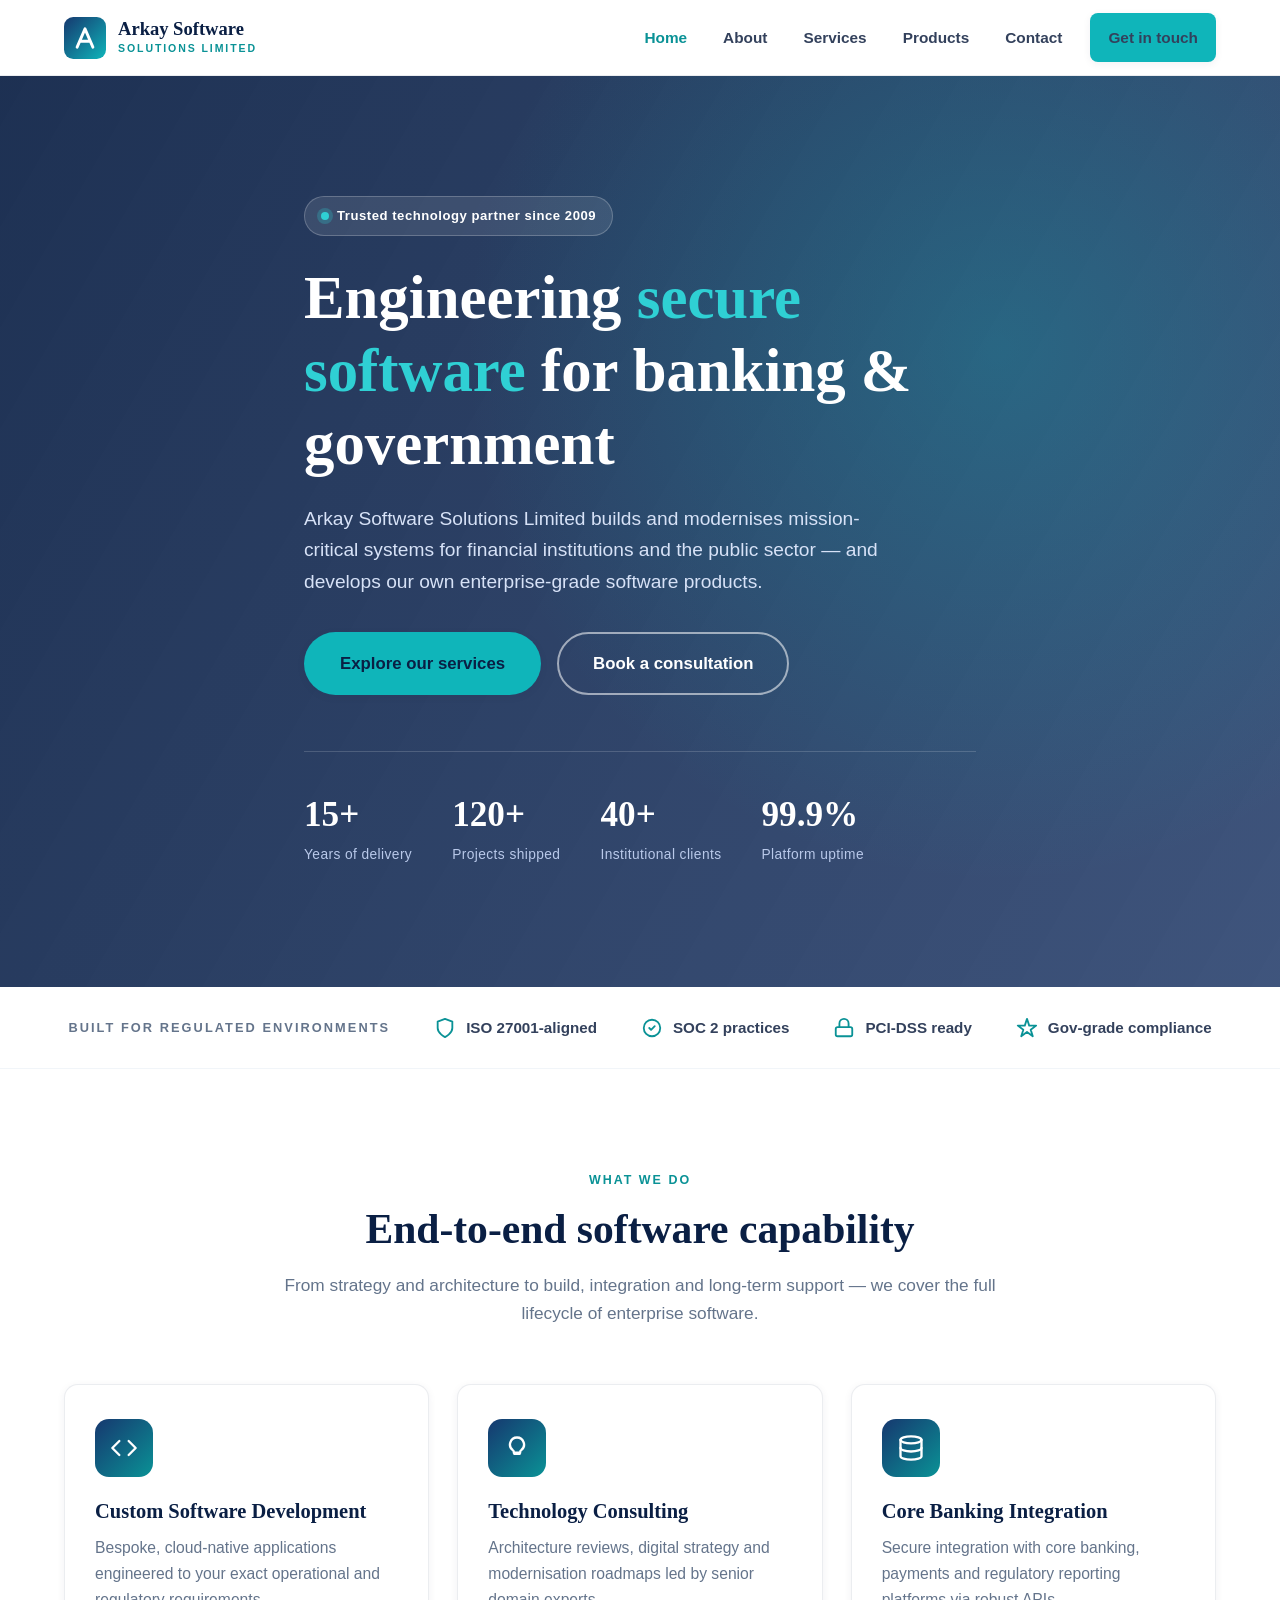
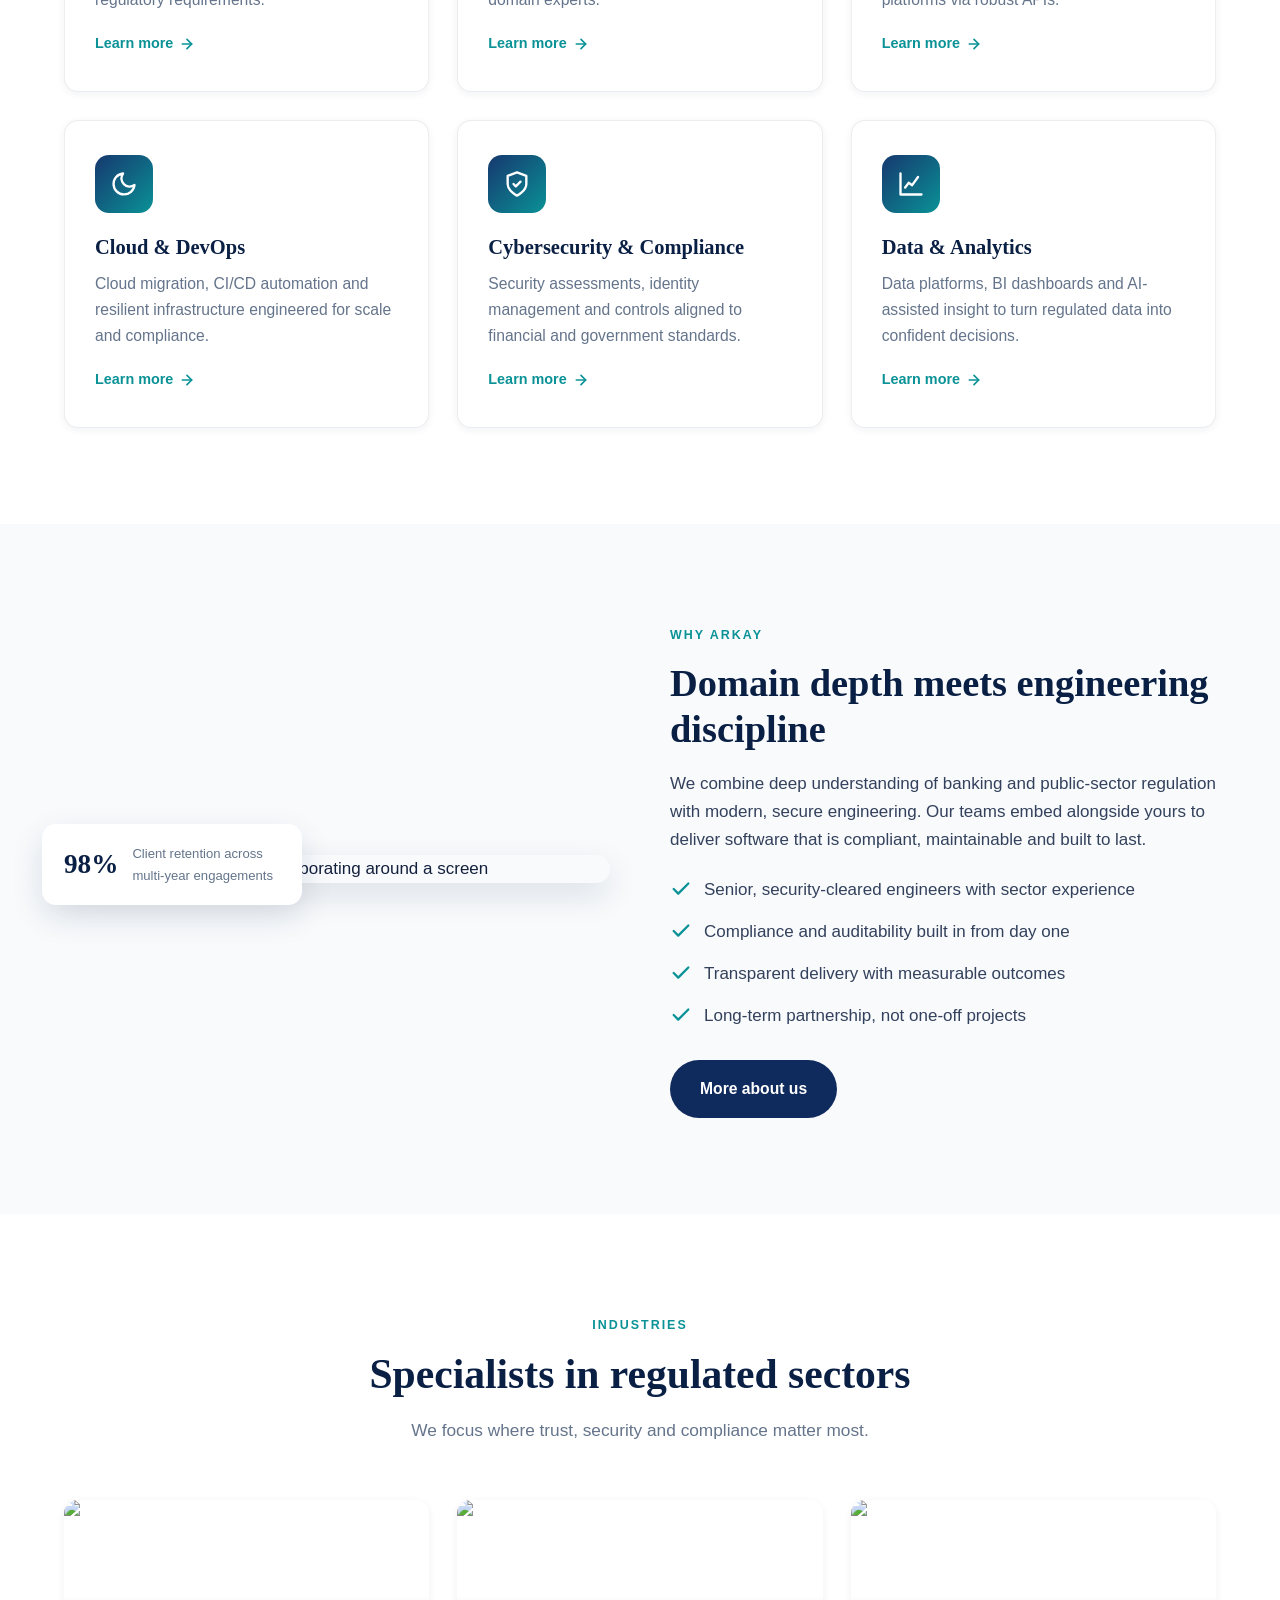
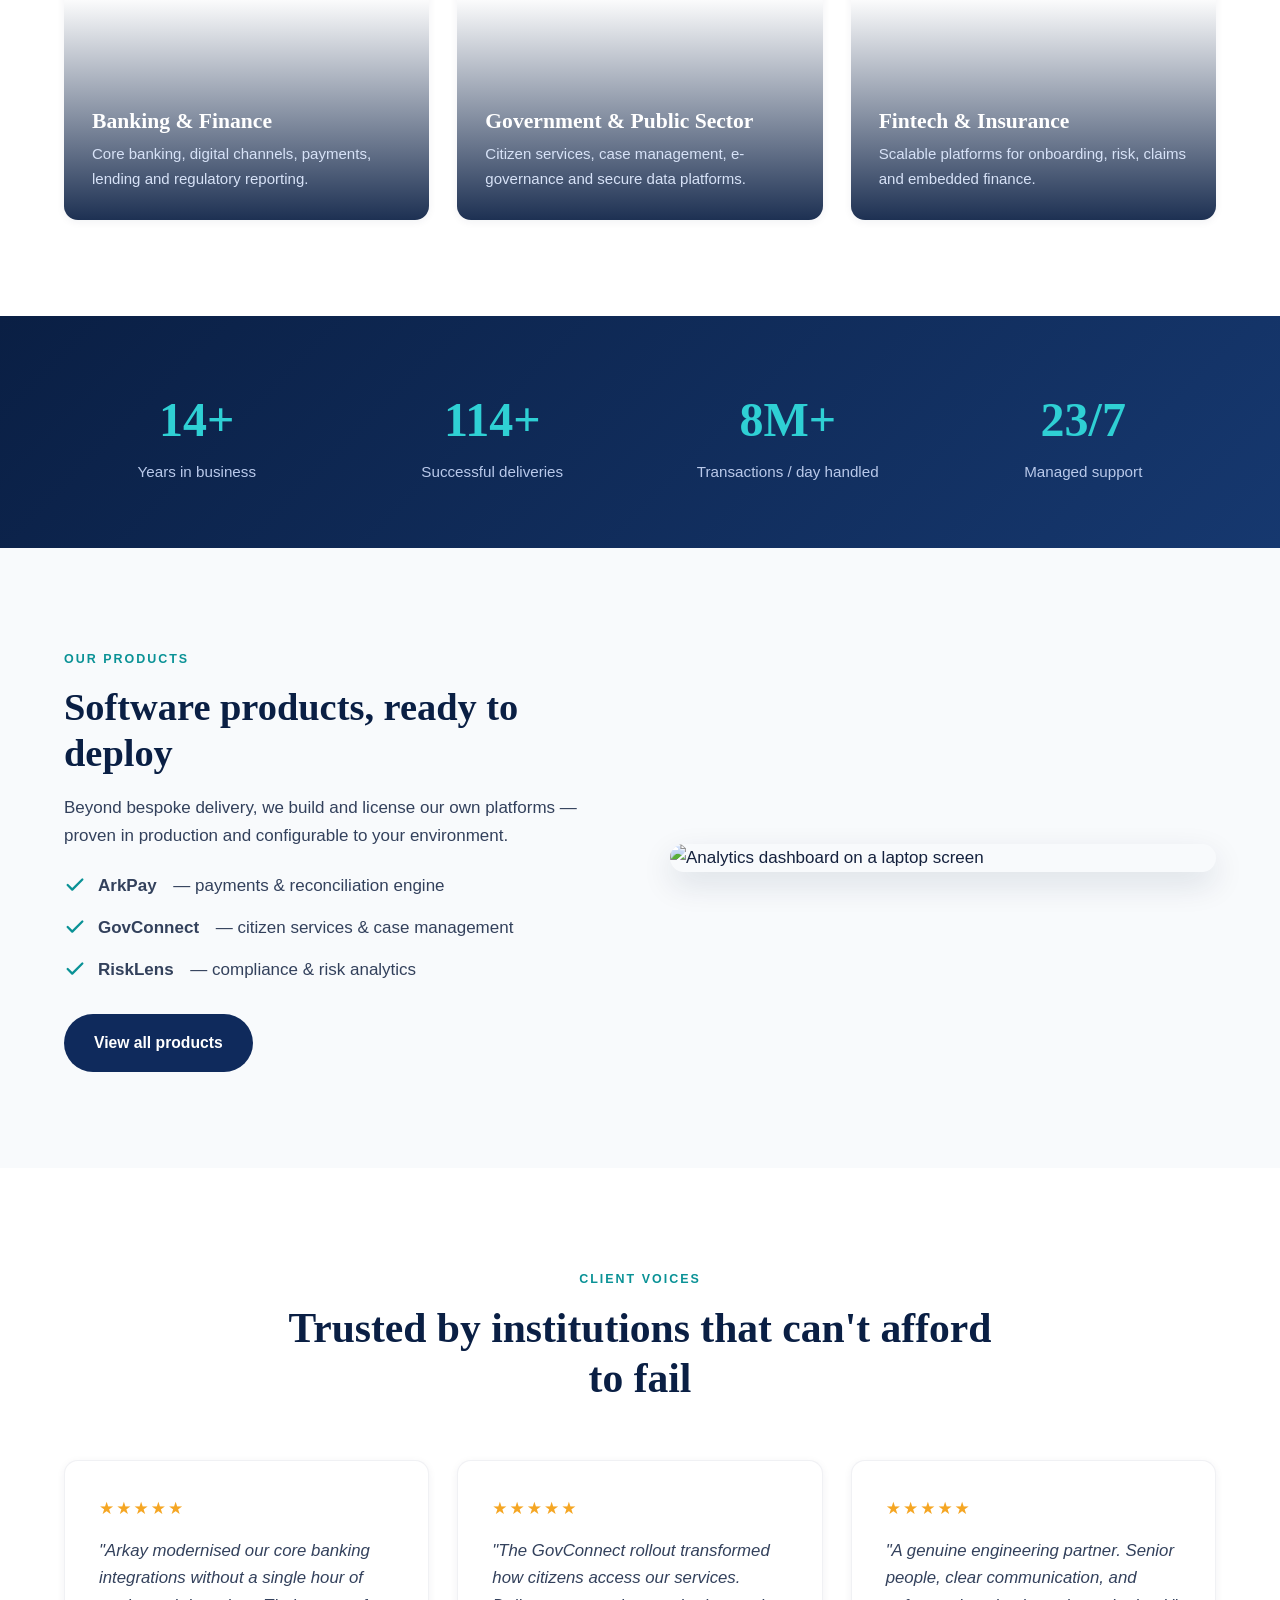
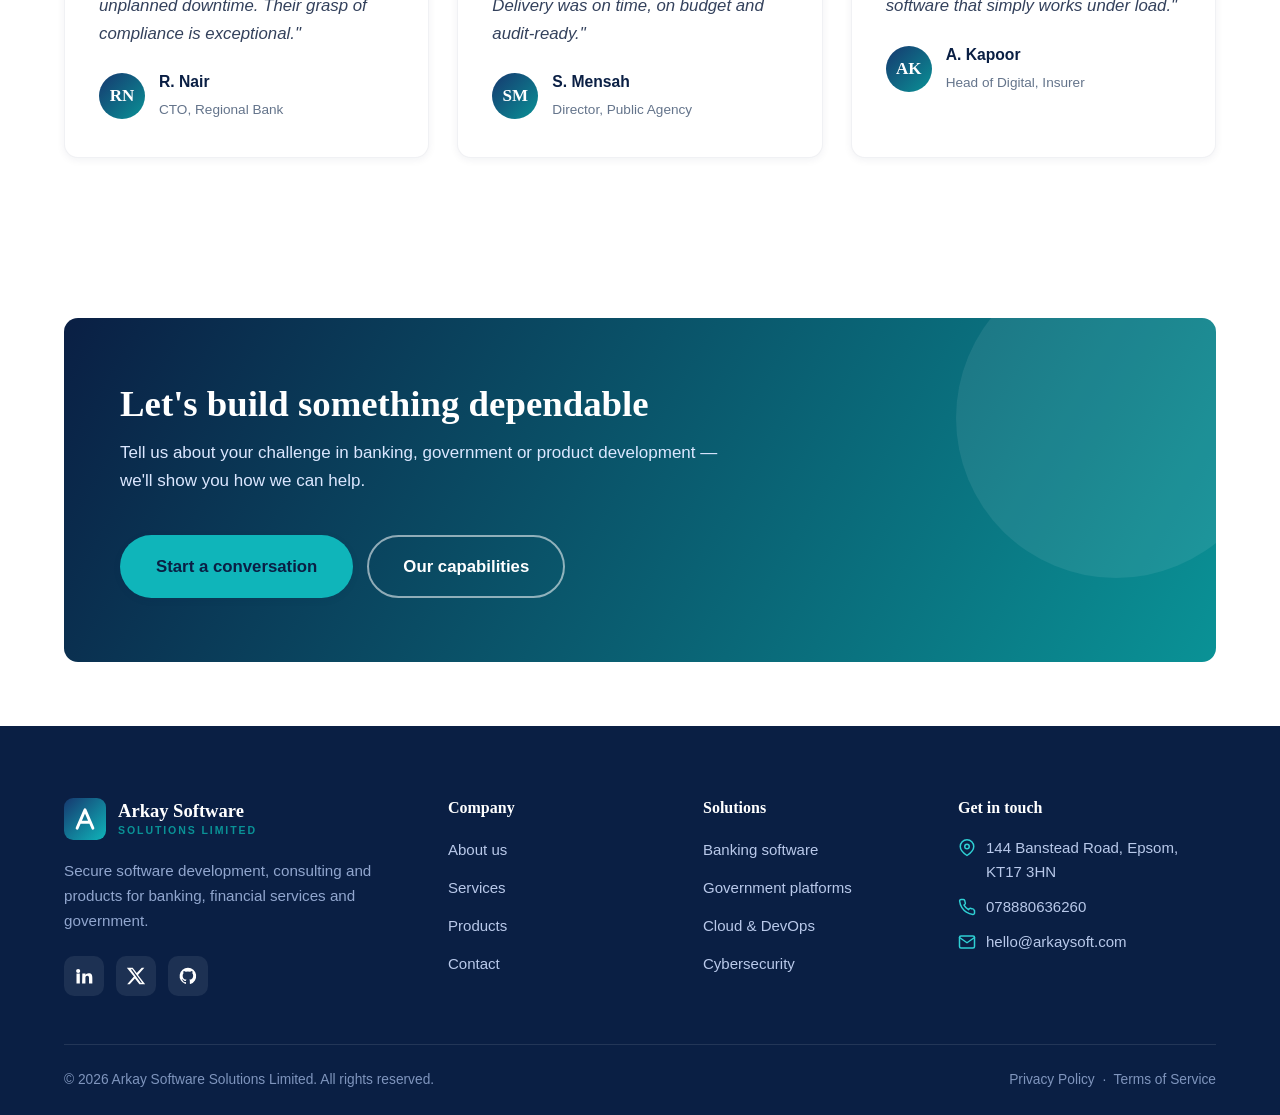
==== index.html @ c679cdce "Update contact details to Companies House registered office - Address: 144 Banstead Road, Epsom, Eng" ====
<!DOCTYPE html>
<html lang="en">
<head>
  <meta charset="UTF-8" />
  <meta name="viewport" content="width=device-width, initial-scale=1.0" />
  <title>Arkay Software Solutions Limited | Software Development & Consulting</title>
  <meta name="description" content="Arkay Software Solutions Limited delivers secure, scalable software development and consulting for banking, financial services and government, alongside our own enterprise software products." />
  <link rel="icon" type="image/svg+xml" href="assets/favicon.svg" />
  <link rel="preconnect" href="https://images.unsplash.com" />
  <link rel="stylesheet" href="css/styles.css" />
</head>
<body>
  <!-- HEADER -->
  <header class="site-header">
    <nav class="nav container" aria-label="Primary">
      <a class="brand" href="index.html" aria-label="Arkay Software Solutions — Home">
        <svg class="brand__mark" viewBox="0 0 64 64" aria-hidden="true">
          <defs>
            <linearGradient id="bm" x1="0" y1="0" x2="1" y2="1">
              <stop offset="0" stop-color="#16386f"/><stop offset="1" stop-color="#0fb5ba"/>
            </linearGradient>
          </defs>
          <rect width="64" height="64" rx="14" fill="url(#bm)"/>
          <path d="M20 46 L32 18 L44 46 M24.5 37 H39.5" fill="none" stroke="#fff" stroke-width="4.4" stroke-linecap="round" stroke-linejoin="round"/>
        </svg>
        <span class="brand__text">
          <span class="brand__name">Arkay Software</span>
          <span class="brand__tag">Solutions Limited</span>
        </span>
      </a>

      <ul class="nav__links" id="nav-links">
        <li><a href="index.html" class="active">Home</a></li>
        <li><a href="about.html">About</a></li>
        <li><a href="services.html">Services</a></li>
        <li><a href="products.html">Products</a></li>
        <li><a href="contact.html">Contact</a></li>
        <li class="nav__cta"><a href="contact.html" class="btn btn--primary">Get in touch</a></li>
      </ul>

      <button class="nav__toggle" aria-label="Toggle navigation menu" aria-controls="nav-links" aria-expanded="false">
        <span></span><span></span><span></span>
      </button>
    </nav>
  </header>

  <main>
    <!-- HERO -->
    <section class="hero">
      <div class="container hero__inner">
        <span class="hero__badge"><span class="dot"></span> Trusted technology partner since 2009</span>
        <h1>Engineering <span>secure software</span> for banking &amp; government</h1>
        <p class="hero__lead">
          Arkay Software Solutions Limited builds and modernises mission-critical systems for
          financial institutions and the public sector — and develops our own enterprise-grade
          software products.
        </p>
        <div class="hero__actions">
          <a href="services.html" class="btn btn--primary btn--lg">Explore our services</a>
          <a href="contact.html" class="btn btn--ghost btn--lg">Book a consultation</a>
        </div>
        <div class="hero__stats">
          <div class="hero__stat">
            <div class="num"><span data-count="15" data-suffix="+">0</span></div>
            <div class="label">Years of delivery</div>
          </div>
          <div class="hero__stat">
            <div class="num"><span data-count="120" data-suffix="+">0</span></div>
            <div class="label">Projects shipped</div>
          </div>
          <div class="hero__stat">
            <div class="num"><span data-count="40" data-suffix="+">0</span></div>
            <div class="label">Institutional clients</div>
          </div>
          <div class="hero__stat">
            <div class="num"><span data-count="99.9" data-suffix="%">0</span></div>
            <div class="label">Platform uptime</div>
          </div>
        </div>
      </div>
    </section>

    <!-- TRUST BAR -->
    <section class="trustbar">
      <div class="container trustbar__inner">
        <span class="trustbar__label">Built for regulated environments</span>
        <span class="trustbar__item">
          <svg viewBox="0 0 24 24" fill="none" stroke="currentColor" stroke-width="2" stroke-linecap="round" stroke-linejoin="round"><path d="M12 22s8-4 8-10V5l-8-3-8 3v7c0 6 8 10 8 10z"/></svg>
          ISO 27001-aligned
        </span>
        <span class="trustbar__item">
          <svg viewBox="0 0 24 24" fill="none" stroke="currentColor" stroke-width="2" stroke-linecap="round" stroke-linejoin="round"><path d="M9 12l2 2 4-4"/><circle cx="12" cy="12" r="9"/></svg>
          SOC 2 practices
        </span>
        <span class="trustbar__item">
          <svg viewBox="0 0 24 24" fill="none" stroke="currentColor" stroke-width="2" stroke-linecap="round" stroke-linejoin="round"><rect x="3" y="11" width="18" height="10" rx="2"/><path d="M7 11V7a5 5 0 0110 0v4"/></svg>
          PCI-DSS ready
        </span>
        <span class="trustbar__item">
          <svg viewBox="0 0 24 24" fill="none" stroke="currentColor" stroke-width="2" stroke-linecap="round" stroke-linejoin="round"><path d="M12 2l2.4 7.4H22l-6 4.4 2.3 7.2-6.3-4.6L5.7 21 8 14 2 9.4h7.6z"/></svg>
          Gov-grade compliance
        </span>
      </div>
    </section>

    <!-- SERVICES OVERVIEW -->
    <section class="section" id="services">
      <div class="container">
        <div class="section-head section-head--center reveal">
          <span class="eyebrow">What we do</span>
          <h2>End-to-end software capability</h2>
          <p>From strategy and architecture to build, integration and long-term support — we cover the full lifecycle of enterprise software.</p>
        </div>
        <div class="grid grid--3">
          <article class="card reveal">
            <div class="card__icon">
              <svg viewBox="0 0 24 24" fill="none" stroke="currentColor" stroke-width="2" stroke-linecap="round" stroke-linejoin="round"><polyline points="16 18 22 12 16 6"/><polyline points="8 6 2 12 8 18"/></svg>
            </div>
            <h3>Custom Software Development</h3>
            <p>Bespoke, cloud-native applications engineered to your exact operational and regulatory requirements.</p>
            <a class="card__link" href="services.html">Learn more
              <svg viewBox="0 0 24 24" fill="none" stroke="currentColor" stroke-width="2.5" stroke-linecap="round" stroke-linejoin="round"><line x1="5" y1="12" x2="19" y2="12"/><polyline points="12 5 19 12 12 19"/></svg>
            </a>
          </article>
          <article class="card reveal">
            <div class="card__icon">
              <svg viewBox="0 0 24 24" fill="none" stroke="currentColor" stroke-width="2" stroke-linecap="round" stroke-linejoin="round"><path d="M9.7 17l4.6 0M12 3a6 6 0 00-3.6 10.8c.6.4.9 1 .9 1.7V16h5.4v-.5c0-.7.3-1.3.9-1.7A6 6 0 0012 3z"/></svg>
            </div>
            <h3>Technology Consulting</h3>
            <p>Architecture reviews, digital strategy and modernisation roadmaps led by senior domain experts.</p>
            <a class="card__link" href="services.html">Learn more
              <svg viewBox="0 0 24 24" fill="none" stroke="currentColor" stroke-width="2.5" stroke-linecap="round" stroke-linejoin="round"><line x1="5" y1="12" x2="19" y2="12"/><polyline points="12 5 19 12 12 19"/></svg>
            </a>
          </article>
          <article class="card reveal">
            <div class="card__icon">
              <svg viewBox="0 0 24 24" fill="none" stroke="currentColor" stroke-width="2" stroke-linecap="round" stroke-linejoin="round"><ellipse cx="12" cy="5" rx="9" ry="3"/><path d="M3 5v14a9 3 0 0018 0V5"/><path d="M3 12a9 3 0 0018 0"/></svg>
            </div>
            <h3>Core Banking Integration</h3>
            <p>Secure integration with core banking, payments and regulatory reporting platforms via robust APIs.</p>
            <a class="card__link" href="services.html">Learn more
              <svg viewBox="0 0 24 24" fill="none" stroke="currentColor" stroke-width="2.5" stroke-linecap="round" stroke-linejoin="round"><line x1="5" y1="12" x2="19" y2="12"/><polyline points="12 5 19 12 12 19"/></svg>
            </a>
          </article>
          <article class="card reveal">
            <div class="card__icon">
              <svg viewBox="0 0 24 24" fill="none" stroke="currentColor" stroke-width="2" stroke-linecap="round" stroke-linejoin="round"><path d="M21 12.8A9 9 0 1111.2 3 7 7 0 0021 12.8z"/></svg>
            </div>
            <h3>Cloud &amp; DevOps</h3>
            <p>Cloud migration, CI/CD automation and resilient infrastructure engineered for scale and compliance.</p>
            <a class="card__link" href="services.html">Learn more
              <svg viewBox="0 0 24 24" fill="none" stroke="currentColor" stroke-width="2.5" stroke-linecap="round" stroke-linejoin="round"><line x1="5" y1="12" x2="19" y2="12"/><polyline points="12 5 19 12 12 19"/></svg>
            </a>
          </article>
          <article class="card reveal">
            <div class="card__icon">
              <svg viewBox="0 0 24 24" fill="none" stroke="currentColor" stroke-width="2" stroke-linecap="round" stroke-linejoin="round"><path d="M12 22s8-4 8-10V5l-8-3-8 3v7c0 6 8 10 8 10z"/><path d="M9 12l2 2 4-4"/></svg>
            </div>
            <h3>Cybersecurity &amp; Compliance</h3>
            <p>Security assessments, identity management and controls aligned to financial and government standards.</p>
            <a class="card__link" href="services.html">Learn more
              <svg viewBox="0 0 24 24" fill="none" stroke="currentColor" stroke-width="2.5" stroke-linecap="round" stroke-linejoin="round"><line x1="5" y1="12" x2="19" y2="12"/><polyline points="12 5 19 12 12 19"/></svg>
            </a>
          </article>
          <article class="card reveal">
            <div class="card__icon">
              <svg viewBox="0 0 24 24" fill="none" stroke="currentColor" stroke-width="2" stroke-linecap="round" stroke-linejoin="round"><path d="M3 3v18h18"/><path d="M7 15l3-4 3 2 5-7"/></svg>
            </div>
            <h3>Data &amp; Analytics</h3>
            <p>Data platforms, BI dashboards and AI-assisted insight to turn regulated data into confident decisions.</p>
            <a class="card__link" href="services.html">Learn more
              <svg viewBox="0 0 24 24" fill="none" stroke="currentColor" stroke-width="2.5" stroke-linecap="round" stroke-linejoin="round"><line x1="5" y1="12" x2="19" y2="12"/><polyline points="12 5 19 12 12 19"/></svg>
            </a>
          </article>
        </div>
      </div>
    </section>

    <!-- FEATURE SPLIT -->
    <section class="section section--muted">
      <div class="container">
        <div class="split">
          <div class="split__media reveal">
            <img src="https://images.unsplash.com/photo-1522071820081-009f0129c71c?auto=format&fit=crop&w=1000&q=80" alt="Arkay engineering team collaborating around a screen" loading="lazy" />
            <div class="badge-float">
              <div class="num">98%</div>
              <div class="txt">Client retention across multi-year engagements</div>
            </div>
          </div>
          <div class="split__body reveal">
            <span class="eyebrow">Why Arkay</span>
            <h2>Domain depth meets engineering discipline</h2>
            <p>We combine deep understanding of banking and public-sector regulation with modern, secure engineering. Our teams embed alongside yours to deliver software that is compliant, maintainable and built to last.</p>
            <ul class="check-list">
              <li>
                <svg viewBox="0 0 24 24" fill="none" stroke="currentColor" stroke-width="2.5" stroke-linecap="round" stroke-linejoin="round"><polyline points="20 6 9 17 4 12"/></svg>
                Senior, security-cleared engineers with sector experience
              </li>
              <li>
                <svg viewBox="0 0 24 24" fill="none" stroke="currentColor" stroke-width="2.5" stroke-linecap="round" stroke-linejoin="round"><polyline points="20 6 9 17 4 12"/></svg>
                Compliance and auditability built in from day one
              </li>
              <li>
                <svg viewBox="0 0 24 24" fill="none" stroke="currentColor" stroke-width="2.5" stroke-linecap="round" stroke-linejoin="round"><polyline points="20 6 9 17 4 12"/></svg>
                Transparent delivery with measurable outcomes
              </li>
              <li>
                <svg viewBox="0 0 24 24" fill="none" stroke="currentColor" stroke-width="2.5" stroke-linecap="round" stroke-linejoin="round"><polyline points="20 6 9 17 4 12"/></svg>
                Long-term partnership, not one-off projects
              </li>
            </ul>
            <a href="about.html" class="btn btn--dark">More about us</a>
          </div>
        </div>
      </div>
    </section>

    <!-- INDUSTRIES -->
    <section class="section">
      <div class="container">
        <div class="section-head section-head--center reveal">
          <span class="eyebrow">Industries</span>
          <h2>Specialists in regulated sectors</h2>
          <p>We focus where trust, security and compliance matter most.</p>
        </div>
        <div class="grid grid--3">
          <a class="industry-card reveal" href="services.html">
            <img src="https://images.unsplash.com/photo-1541354329998-f4d9a9f9297f?auto=format&fit=crop&w=800&q=80" alt="Modern banking district" loading="lazy" />
            <div class="industry-card__body">
              <h3>Banking &amp; Finance</h3>
              <p>Core banking, digital channels, payments, lending and regulatory reporting.</p>
            </div>
          </a>
          <a class="industry-card reveal" href="services.html">
            <img src="https://images.unsplash.com/photo-1523995462485-3d171b5c8fa9?auto=format&fit=crop&w=800&q=80" alt="Government building columns" loading="lazy" />
            <div class="industry-card__body">
              <h3>Government &amp; Public Sector</h3>
              <p>Citizen services, case management, e-governance and secure data platforms.</p>
            </div>
          </a>
          <a class="industry-card reveal" href="services.html">
            <img src="https://images.unsplash.com/photo-1554224155-6726b3ff858f?auto=format&fit=crop&w=800&q=80" alt="Financial data and charts" loading="lazy" />
            <div class="industry-card__body">
              <h3>Fintech &amp; Insurance</h3>
              <p>Scalable platforms for onboarding, risk, claims and embedded finance.</p>
            </div>
          </a>
        </div>
      </div>
    </section>

    <!-- STATS BAND -->
    <section class="section section--tight section--navy">
      <div class="container">
        <div class="stats-band">
          <div class="reveal">
            <div class="num"><span data-count="15" data-suffix="+">0</span></div>
            <div class="label">Years in business</div>
          </div>
          <div class="reveal">
            <div class="num"><span data-count="120" data-suffix="+">0</span></div>
            <div class="label">Successful deliveries</div>
          </div>
          <div class="reveal">
            <div class="num"><span data-count="8" data-suffix="M+">0</span></div>
            <div class="label">Transactions / day handled</div>
          </div>
          <div class="reveal">
            <div class="num"><span data-count="24" data-suffix="/7">0</span></div>
            <div class="label">Managed support</div>
          </div>
        </div>
      </div>
    </section>

    <!-- PRODUCTS TEASER -->
    <section class="section section--muted">
      <div class="container">
        <div class="split split--reverse">
          <div class="split__media reveal">
            <img src="https://images.unsplash.com/photo-1460925895917-afdab827c52f?auto=format&fit=crop&w=1000&q=80" alt="Analytics dashboard on a laptop screen" loading="lazy" />
          </div>
          <div class="split__body reveal">
            <span class="eyebrow">Our products</span>
            <h2>Software products, ready to deploy</h2>
            <p>Beyond bespoke delivery, we build and license our own platforms — proven in production and configurable to your environment.</p>
            <ul class="check-list">
              <li>
                <svg viewBox="0 0 24 24" fill="none" stroke="currentColor" stroke-width="2.5" stroke-linecap="round" stroke-linejoin="round"><polyline points="20 6 9 17 4 12"/></svg>
                <strong>ArkPay</strong>&nbsp;— payments &amp; reconciliation engine
              </li>
              <li>
                <svg viewBox="0 0 24 24" fill="none" stroke="currentColor" stroke-width="2.5" stroke-linecap="round" stroke-linejoin="round"><polyline points="20 6 9 17 4 12"/></svg>
                <strong>GovConnect</strong>&nbsp;— citizen services &amp; case management
              </li>
              <li>
                <svg viewBox="0 0 24 24" fill="none" stroke="currentColor" stroke-width="2.5" stroke-linecap="round" stroke-linejoin="round"><polyline points="20 6 9 17 4 12"/></svg>
                <strong>RiskLens</strong>&nbsp;— compliance &amp; risk analytics
              </li>
            </ul>
            <a href="products.html" class="btn btn--dark">View all products</a>
          </div>
        </div>
      </div>
    </section>

    <!-- TESTIMONIALS -->
    <section class="section">
      <div class="container">
        <div class="section-head section-head--center reveal">
          <span class="eyebrow">Client voices</span>
          <h2>Trusted by institutions that can't afford to fail</h2>
        </div>
        <div class="grid grid--3">
          <article class="quote-card reveal">
            <div class="stars">★★★★★</div>
            <blockquote>"Arkay modernised our core banking integrations without a single hour of unplanned downtime. Their grasp of compliance is exceptional."</blockquote>
            <div class="who">
              <div class="avatar">RN</div>
              <div><strong>R. Nair</strong><span>CTO, Regional Bank</span></div>
            </div>
          </article>
          <article class="quote-card reveal">
            <div class="stars">★★★★★</div>
            <blockquote>"The GovConnect rollout transformed how citizens access our services. Delivery was on time, on budget and audit-ready."</blockquote>
            <div class="who">
              <div class="avatar">SM</div>
              <div><strong>S. Mensah</strong><span>Director, Public Agency</span></div>
            </div>
          </article>
          <article class="quote-card reveal">
            <div class="stars">★★★★★</div>
            <blockquote>"A genuine engineering partner. Senior people, clear communication, and software that simply works under load."</blockquote>
            <div class="who">
              <div class="avatar">AK</div>
              <div><strong>A. Kapoor</strong><span>Head of Digital, Insurer</span></div>
            </div>
          </article>
        </div>
      </div>
    </section>

    <!-- CTA -->
    <section class="section section--tight">
      <div class="container">
        <div class="cta-band reveal">
          <div class="cta-band__text">
            <h2>Let's build something dependable</h2>
            <p>Tell us about your challenge in banking, government or product development — we'll show you how we can help.</p>
          </div>
          <div class="cta-band__actions">
            <a href="contact.html" class="btn btn--primary btn--lg">Start a conversation</a>
            <a href="services.html" class="btn btn--ghost btn--lg">Our capabilities</a>
          </div>
        </div>
      </div>
    </section>
  </main>

  <!-- FOOTER -->
  <footer class="site-footer">
    <div class="container">
      <div class="footer-grid">
        <div class="footer footer-brand">
          <a class="brand" href="index.html" aria-label="Arkay Software Solutions — Home">
            <svg class="brand__mark" viewBox="0 0 64 64" aria-hidden="true">
              <defs><linearGradient id="fbm" x1="0" y1="0" x2="1" y2="1"><stop offset="0" stop-color="#16386f"/><stop offset="1" stop-color="#0fb5ba"/></linearGradient></defs>
              <rect width="64" height="64" rx="14" fill="url(#fbm)"/>
              <path d="M20 46 L32 18 L44 46 M24.5 37 H39.5" fill="none" stroke="#fff" stroke-width="4.4" stroke-linecap="round" stroke-linejoin="round"/>
            </svg>
            <span class="brand__text"><span class="brand__name">Arkay Software</span><span class="brand__tag">Solutions Limited</span></span>
          </a>
          <p>Secure software development, consulting and products for banking, financial services and government.</p>
          <div class="socials">
            <a href="#" aria-label="LinkedIn"><svg viewBox="0 0 24 24" fill="currentColor"><path d="M4.98 3.5A2.5 2.5 0 002.5 6a2.5 2.5 0 002.48 2.5A2.5 2.5 0 007.5 6 2.5 2.5 0 004.98 3.5zM3 9h4v12H3zM10 9h3.8v1.7h.05c.53-.95 1.83-1.95 3.77-1.95C21.4 8.75 22 11 22 14.1V21h-4v-6.1c0-1.45-.03-3.3-2-3.3-2 0-2.3 1.57-2.3 3.2V21h-4z"/></svg></a>
            <a href="#" aria-label="X"><svg viewBox="0 0 24 24" fill="currentColor"><path d="M18.9 2H22l-7.6 8.7L23 22h-6.9l-5.4-7-6.2 7H1.4l8.1-9.3L1 2h7l4.9 6.5zM17.6 20h1.7L7.5 3.9H5.7z"/></svg></a>
            <a href="#" aria-label="GitHub"><svg viewBox="0 0 24 24" fill="currentColor"><path d="M12 2a10 10 0 00-3.2 19.5c.5.1.7-.2.7-.5v-1.7c-2.8.6-3.4-1.3-3.4-1.3-.5-1.2-1.1-1.5-1.1-1.5-.9-.6.1-.6.1-.6 1 .1 1.5 1 1.5 1 .9 1.6 2.4 1.1 3 .8.1-.6.3-1.1.6-1.4-2.2-.2-4.6-1.1-4.6-5 0-1.1.4-2 1-2.7-.1-.3-.4-1.3.1-2.7 0 0 .8-.3 2.7 1a9.4 9.4 0 015 0c1.9-1.3 2.7-1 2.7-1 .5 1.4.2 2.4.1 2.7.6.7 1 1.6 1 2.7 0 3.9-2.3 4.8-4.6 5 .3.3.6.9.6 1.9v2.8c0 .3.2.6.7.5A10 10 0 0012 2z"/></svg></a>
          </div>
        </div>
        <div class="footer">
          <h4>Company</h4>
          <ul>
            <li><a href="about.html">About us</a></li>
            <li><a href="services.html">Services</a></li>
            <li><a href="products.html">Products</a></li>
            <li><a href="contact.html">Contact</a></li>
          </ul>
        </div>
        <div class="footer">
          <h4>Solutions</h4>
          <ul>
            <li><a href="services.html">Banking software</a></li>
            <li><a href="services.html">Government platforms</a></li>
            <li><a href="services.html">Cloud &amp; DevOps</a></li>
            <li><a href="services.html">Cybersecurity</a></li>
          </ul>
        </div>
        <div class="footer">
          <h4>Get in touch</h4>
          <ul class="footer-contact">
            <li>
              <svg viewBox="0 0 24 24" fill="none" stroke="currentColor" stroke-width="2" stroke-linecap="round" stroke-linejoin="round"><path d="M21 10c0 6-9 12-9 12s-9-6-9-12a9 9 0 0118 0z"/><circle cx="12" cy="10" r="3"/></svg>
              144 Banstead Road, Epsom, KT17 3HN
            </li>
            <li>
              <svg viewBox="0 0 24 24" fill="none" stroke="currentColor" stroke-width="2" stroke-linecap="round" stroke-linejoin="round"><path d="M22 16.9v3a2 2 0 01-2.2 2 19.8 19.8 0 01-8.6-3 19.5 19.5 0 01-6-6 19.8 19.8 0 01-3-8.6A2 2 0 014.1 2h3a2 2 0 012 1.7c.1.9.3 1.8.6 2.6a2 2 0 01-.5 2.1L8 9.5a16 16 0 006 6l1.1-1.1a2 2 0 012.1-.5c.8.3 1.7.5 2.6.6a2 2 0 011.7 2z"/></svg>
              078880636260
            </li>
            <li>
              <svg viewBox="0 0 24 24" fill="none" stroke="currentColor" stroke-width="2" stroke-linecap="round" stroke-linejoin="round"><rect x="2" y="4" width="20" height="16" rx="2"/><path d="M22 6l-10 7L2 6"/></svg>
              hello@arkaysoft.com
            </li>
          </ul>
        </div>
      </div>
      <div class="footer-bottom">
        <span>&copy; <span data-year>2025</span> Arkay Software Solutions Limited. All rights reserved.</span>
        <span><a href="#">Privacy Policy</a> &nbsp;·&nbsp; <a href="#">Terms of Service</a></span>
      </div>
    </div>
  </footer>

  <script src="js/main.js"></script>
</body>
</html>
---- css/styles.css ----
/* ==========================================================================
   Arkay Software Solutions Limited — Global Stylesheet
   Design system: trust-oriented navy + teal, generous whitespace,
   accessible contrast, responsive from 360px up.
   ========================================================================== */

:root {
  /* Brand palette */
  --navy-900: #0a1f44;
  --navy-800: #0f2a5c;
  --navy-700: #16386f;
  --navy-600: #1e4a8a;
  --teal-500: #0fb5ba;
  --teal-400: #2fd0d4;
  --teal-600: #0a9296;
  --gold-500: #f5a623;

  --ink: #14213d;
  --slate-700: #33415c;
  --slate-500: #64748b;
  --slate-300: #cbd5e1;
  --slate-100: #f1f5f9;
  --slate-50: #f8fafc;
  --white: #ffffff;

  --success: #16a34a;

  /* Typography */
  --font-sans: "Segoe UI", Roboto, "Helvetica Neue", Arial, system-ui, sans-serif;
  --font-head: "Georgia", "Times New Roman", serif;

  /* Layout */
  --maxw: 1200px;
  --radius: 14px;
  --radius-sm: 8px;
  --shadow-sm: 0 2px 8px rgba(10, 31, 68, 0.06);
  --shadow-md: 0 12px 32px rgba(10, 31, 68, 0.12);
  --shadow-lg: 0 24px 60px rgba(10, 31, 68, 0.18);
  --transition: 0.28s cubic-bezier(0.4, 0, 0.2, 1);

  --header-h: 76px;
}

/* Reset ------------------------------------------------------------------ */
*,
*::before,
*::after { box-sizing: border-box; }

html { scroll-behavior: smooth; -webkit-text-size-adjust: 100%; }

body {
  margin: 0;
  font-family: var(--font-sans);
  color: var(--ink);
  background: var(--white);
  line-height: 1.65;
  font-size: 17px;
  -webkit-font-smoothing: antialiased;
}

img { max-width: 100%; display: block; }

a { color: var(--navy-600); text-decoration: none; transition: color var(--transition); }
a:hover { color: var(--teal-600); }

h1, h2, h3, h4 { font-family: var(--font-head); color: var(--navy-900); line-height: 1.2; font-weight: 700; }

p { margin: 0 0 1rem; }

::selection { background: var(--teal-400); color: var(--navy-900); }

/* Utility ---------------------------------------------------------------- */
.container { width: 100%; max-width: var(--maxw); margin-inline: auto; padding-inline: 24px; }

.section { padding-block: 96px; }
.section--tight { padding-block: 64px; }
.section--muted { background: var(--slate-50); }
.section--navy {
  background: linear-gradient(135deg, var(--navy-900), var(--navy-700));
  color: #dbe7ff;
}
.section--navy h2, .section--navy h3 { color: var(--white); }

.eyebrow {
  display: inline-block;
  font-family: var(--font-sans);
  text-transform: uppercase;
  letter-spacing: 0.16em;
  font-size: 0.78rem;
  font-weight: 700;
  color: var(--teal-600);
  margin-bottom: 14px;
}
.section--navy .eyebrow { color: var(--teal-400); }

.section-head { max-width: 720px; margin-bottom: 56px; }
.section-head--center { margin-inline: auto; text-align: center; }
.section-head h2 { font-size: clamp(1.8rem, 3.4vw, 2.6rem); margin: 0 0 16px; }
.section-head p { color: var(--slate-500); font-size: 1.08rem; margin: 0; }
.section--navy .section-head p { color: #b9c9ea; }

.text-teal { color: var(--teal-500); }

/* Buttons ---------------------------------------------------------------- */
.btn {
  display: inline-flex;
  align-items: center;
  gap: 10px;
  font-family: var(--font-sans);
  font-weight: 600;
  font-size: 0.98rem;
  padding: 14px 28px;
  border-radius: 999px;
  border: 2px solid transparent;
  cursor: pointer;
  transition: transform var(--transition), box-shadow var(--transition),
    background var(--transition), color var(--transition);
  white-space: nowrap;
}
.btn:hover { transform: translateY(-2px); }
.btn--primary { background: var(--teal-500); color: var(--navy-900); box-shadow: var(--shadow-sm); }
.btn--primary:hover { background: var(--teal-400); color: var(--navy-900); box-shadow: var(--shadow-md); }
.btn--ghost { background: transparent; color: var(--white); border-color: rgba(255, 255, 255, 0.55); }
.btn--ghost:hover { background: rgba(255, 255, 255, 0.12); color: var(--white); }
.btn--dark { background: var(--navy-800); color: var(--white); }
.btn--dark:hover { background: var(--navy-900); color: var(--white); }
.btn--lg { padding: 16px 34px; font-size: 1.05rem; }

/* Header ----------------------------------------------------------------- */
.site-header {
  position: sticky;
  top: 0;
  z-index: 100;
  height: var(--header-h);
  background: rgba(255, 255, 255, 0.88);
  backdrop-filter: saturate(180%) blur(12px);
  border-bottom: 1px solid rgba(10, 31, 68, 0.08);
  transition: box-shadow var(--transition);
}
.site-header.scrolled { box-shadow: var(--shadow-sm); }
.nav {
  height: 100%;
  display: flex;
  align-items: center;
  justify-content: space-between;
  gap: 24px;
}
.brand { display: flex; align-items: center; gap: 12px; font-family: var(--font-head); font-weight: 700; }
.brand__mark { width: 42px; height: 42px; flex: none; }
.brand__text { line-height: 1.05; }
.brand__name { font-size: 1.16rem; color: var(--navy-900); display: block; }
.brand__tag { font-family: var(--font-sans); font-size: 0.66rem; letter-spacing: 0.18em; text-transform: uppercase; color: var(--teal-600); font-weight: 700; }

.nav__links { display: flex; align-items: center; gap: 4px; list-style: none; margin: 0; padding: 0; }
.nav__links a {
  display: block;
  padding: 10px 16px;
  font-family: var(--font-sans);
  font-weight: 600;
  font-size: 0.96rem;
  color: var(--slate-700);
  border-radius: var(--radius-sm);
}
.nav__links a:hover { color: var(--navy-900); background: var(--slate-100); }
.nav__links a.active { color: var(--teal-600); }
.nav__cta { margin-left: 8px; }

.nav__toggle {
  display: none;
  width: 44px; height: 44px;
  border: none; background: transparent; cursor: pointer;
  flex-direction: column; justify-content: center; gap: 5px;
}
.nav__toggle span { display: block; height: 2.5px; width: 24px; background: var(--navy-900); border-radius: 2px; transition: transform var(--transition), opacity var(--transition); }
.nav__toggle.open span:nth-child(1) { transform: translateY(7.5px) rotate(45deg); }
.nav__toggle.open span:nth-child(2) { opacity: 0; }
.nav__toggle.open span:nth-child(3) { transform: translateY(-7.5px) rotate(-45deg); }

/* Hero ------------------------------------------------------------------- */
.hero {
  position: relative;
  color: var(--white);
  padding-block: 120px;
  overflow: hidden;
  background: linear-gradient(120deg, rgba(10, 31, 68, 0.92), rgba(15, 42, 92, 0.80)),
    url("https://images.unsplash.com/photo-1451187580459-43490279c0fa?auto=format&fit=crop&w=1920&q=80") center/cover no-repeat;
}
.hero::after {
  content: "";
  position: absolute; inset: 0;
  background: radial-gradient(circle at 78% 30%, rgba(15, 181, 186, 0.28), transparent 45%);
  pointer-events: none;
}
.hero__inner { position: relative; z-index: 1; max-width: 720px; }
.hero__badge {
  display: inline-flex; align-items: center; gap: 8px;
  background: rgba(255, 255, 255, 0.1);
  border: 1px solid rgba(255, 255, 255, 0.22);
  padding: 8px 16px; border-radius: 999px;
  font-size: 0.82rem; font-weight: 600; letter-spacing: 0.04em; margin-bottom: 26px;
}
.hero__badge .dot { width: 8px; height: 8px; border-radius: 50%; background: var(--teal-400); box-shadow: 0 0 0 4px rgba(47, 208, 212, 0.25); }
.hero h1 { color: var(--white); font-size: clamp(2.2rem, 5.2vw, 3.8rem); margin: 0 0 22px; }
.hero h1 span { color: var(--teal-400); }
.hero__lead { font-size: 1.2rem; color: #d7e2f7; max-width: 600px; margin-bottom: 34px; }
.hero__actions { display: flex; flex-wrap: wrap; gap: 16px; }
.hero__stats {
  display: flex; flex-wrap: wrap; gap: 40px; margin-top: 56px;
  padding-top: 34px; border-top: 1px solid rgba(255, 255, 255, 0.16);
}
.hero__stat .num { font-family: var(--font-head); font-size: 2.2rem; font-weight: 700; color: var(--white); }
.hero__stat .label { font-size: 0.86rem; color: #b9c9ea; letter-spacing: 0.03em; }

/* Page banner (interior pages) ------------------------------------------ */
.page-banner {
  position: relative;
  color: var(--white);
  padding-block: 92px;
  background: linear-gradient(120deg, rgba(10, 31, 68, 0.90), rgba(22, 56, 111, 0.82)),
    url("https://images.unsplash.com/photo-1497366216548-37526070297c?auto=format&fit=crop&w=1920&q=80") center/cover no-repeat;
}
.page-banner__inner { position: relative; z-index: 1; max-width: 720px; }
.page-banner h1 { color: var(--white); font-size: clamp(2rem, 4.4vw, 3rem); margin: 0 0 14px; }
.page-banner p { color: #d7e2f7; font-size: 1.12rem; margin: 0; max-width: 620px; }
.breadcrumb { font-family: var(--font-sans); font-size: 0.85rem; color: #a9bce0; margin-bottom: 18px; letter-spacing: 0.02em; }
.breadcrumb a { color: var(--teal-400); }

/* Trust bar -------------------------------------------------------------- */
.trustbar { background: var(--white); border-bottom: 1px solid var(--slate-100); }
.trustbar__inner { display: flex; flex-wrap: wrap; align-items: center; justify-content: center; gap: 14px 44px; padding-block: 28px; }
.trustbar__label { font-size: 0.8rem; text-transform: uppercase; letter-spacing: 0.16em; color: var(--slate-500); font-weight: 700; }
.trustbar__item { display: flex; align-items: center; gap: 10px; color: var(--slate-700); font-weight: 600; font-size: 0.95rem; }
.trustbar__item svg { width: 22px; height: 22px; color: var(--teal-600); }

/* Grid + cards ----------------------------------------------------------- */
.grid { display: grid; gap: 28px; }
.grid--2 { grid-template-columns: repeat(2, 1fr); }
.grid--3 { grid-template-columns: repeat(3, 1fr); }
.grid--4 { grid-template-columns: repeat(4, 1fr); }

.card {
  background: var(--white);
  border: 1px solid rgba(10, 31, 68, 0.08);
  border-radius: var(--radius);
  padding: 34px 30px;
  box-shadow: var(--shadow-sm);
  transition: transform var(--transition), box-shadow var(--transition), border-color var(--transition);
  height: 100%;
}
.card:hover { transform: translateY(-6px); box-shadow: var(--shadow-md); border-color: rgba(15, 181, 186, 0.35); }
.card__icon {
  width: 58px; height: 58px; border-radius: 14px;
  display: grid; place-items: center; margin-bottom: 22px;
  background: linear-gradient(135deg, var(--navy-700), var(--teal-600));
  color: var(--white);
}
.card__icon svg { width: 28px; height: 28px; }
.card h3 { font-size: 1.28rem; margin: 0 0 12px; }
.card p { color: var(--slate-500); margin: 0 0 16px; font-size: 0.98rem; }
.card__link { font-family: var(--font-sans); font-weight: 700; font-size: 0.9rem; color: var(--teal-600); display: inline-flex; align-items: center; gap: 6px; }
.card__link svg { width: 16px; height: 16px; transition: transform var(--transition); }
.card:hover .card__link svg { transform: translateX(4px); }
.card ul { margin: 0; padding-left: 18px; color: var(--slate-500); font-size: 0.95rem; }
.card ul li { margin-bottom: 6px; }

/* Feature split ---------------------------------------------------------- */
.split { display: grid; grid-template-columns: 1fr 1fr; gap: 60px; align-items: center; }
.split--reverse .split__media { order: 2; }
.split__media { position: relative; }
.split__media img { border-radius: var(--radius); box-shadow: var(--shadow-md); width: 100%; object-fit: cover; }
.split__media .badge-float {
  position: absolute; bottom: -22px; left: -22px;
  background: var(--white); border-radius: var(--radius);
  box-shadow: var(--shadow-md); padding: 18px 22px;
  display: flex; align-items: center; gap: 14px; max-width: 260px;
}
.split__media .badge-float .num { font-family: var(--font-head); font-size: 1.7rem; color: var(--navy-900); font-weight: 700; }
.split__media .badge-float .txt { font-size: 0.82rem; color: var(--slate-500); }
.split h2 { font-size: clamp(1.7rem, 3vw, 2.4rem); margin: 0 0 18px; }
.split p { color: var(--slate-700); }

.check-list { list-style: none; margin: 22px 0 30px; padding: 0; }
.check-list li { display: flex; align-items: flex-start; gap: 12px; margin-bottom: 14px; color: var(--slate-700); }
.check-list svg { width: 22px; height: 22px; flex: none; color: var(--teal-600); margin-top: 2px; }

/* Stats band ------------------------------------------------------------- */
.stats-band { display: grid; grid-template-columns: repeat(4, 1fr); gap: 30px; text-align: center; }
.stats-band .num { font-family: var(--font-head); font-size: clamp(2rem, 4vw, 3rem); font-weight: 700; color: var(--white); }
.stats-band .num span { color: var(--teal-400); }
.stats-band .label { color: #b9c9ea; font-size: 0.95rem; }

/* Industries ------------------------------------------------------------- */
.industry-card {
  position: relative; border-radius: var(--radius); overflow: hidden;
  min-height: 320px; display: flex; align-items: flex-end;
  color: var(--white); box-shadow: var(--shadow-sm);
  transition: transform var(--transition), box-shadow var(--transition);
}
.industry-card:hover { transform: translateY(-6px); box-shadow: var(--shadow-lg); }
.industry-card img { position: absolute; inset: 0; width: 100%; height: 100%; object-fit: cover; z-index: 0; transition: transform 0.5s ease; }
.industry-card:hover img { transform: scale(1.06); }
.industry-card::after { content: ""; position: absolute; inset: 0; background: linear-gradient(180deg, rgba(10, 31, 68, 0) 30%, rgba(10, 31, 68, 0.92) 100%); z-index: 1; }
.industry-card__body { position: relative; z-index: 2; padding: 28px; }
.industry-card__body h3 { color: var(--white); font-size: 1.35rem; margin: 0 0 8px; }
.industry-card__body p { color: #d7e2f7; font-size: 0.94rem; margin: 0; }

/* Process ---------------------------------------------------------------- */
.process { counter-reset: step; display: grid; grid-template-columns: repeat(4, 1fr); gap: 28px; }
.process__step { position: relative; padding-top: 20px; }
.process__step .n {
  width: 52px; height: 52px; border-radius: 50%;
  background: var(--white); border: 2px solid var(--teal-500);
  color: var(--navy-900); font-family: var(--font-head); font-weight: 700; font-size: 1.3rem;
  display: grid; place-items: center; margin-bottom: 18px;
}
.process__step h3 { font-size: 1.15rem; margin: 0 0 8px; }
.process__step p { color: var(--slate-500); font-size: 0.95rem; margin: 0; }

/* Testimonials ----------------------------------------------------------- */
.quote-card { background: var(--white); border-radius: var(--radius); padding: 34px; box-shadow: var(--shadow-sm); border: 1px solid rgba(10,31,68,0.06); height: 100%; }
.quote-card .stars { color: var(--gold-500); margin-bottom: 14px; letter-spacing: 2px; }
.quote-card blockquote { margin: 0 0 22px; font-size: 1.05rem; color: var(--slate-700); font-style: italic; }
.quote-card .who { display: flex; align-items: center; gap: 14px; }
.quote-card .avatar { width: 46px; height: 46px; border-radius: 50%; background: linear-gradient(135deg, var(--navy-700), var(--teal-600)); color: #fff; display: grid; place-items: center; font-weight: 700; font-family: var(--font-head); }
.quote-card .who strong { display: block; color: var(--navy-900); font-family: var(--font-sans); font-size: 0.98rem; }
.quote-card .who span { font-size: 0.85rem; color: var(--slate-500); }

/* Products --------------------------------------------------------------- */
.product {
  display: grid; grid-template-columns: 1.05fr 1fr; gap: 44px; align-items: center;
  background: var(--white); border: 1px solid rgba(10,31,68,0.08);
  border-radius: var(--radius); overflow: hidden; box-shadow: var(--shadow-sm);
}
.product + .product { margin-top: 40px; }
.product--reverse .product__media { order: 2; }
.product__media { min-height: 320px; position: relative; }
.product__media img { position: absolute; inset: 0; width: 100%; height: 100%; object-fit: cover; }
.product__body { padding: 44px; }
.product__tag { display: inline-block; font-size: 0.72rem; text-transform: uppercase; letter-spacing: 0.14em; font-weight: 700; color: var(--teal-600); background: rgba(15,181,186,0.1); padding: 5px 12px; border-radius: 999px; margin-bottom: 16px; }
.product__body h3 { font-size: 1.6rem; margin: 0 0 14px; }
.product__body p { color: var(--slate-500); }
.tag-row { display: flex; flex-wrap: wrap; gap: 8px; margin-top: 20px; }
.pill { font-size: 0.8rem; font-weight: 600; color: var(--slate-700); background: var(--slate-100); padding: 6px 14px; border-radius: 999px; }

/* CTA band --------------------------------------------------------------- */
.cta-band {
  position: relative; overflow: hidden; border-radius: var(--radius);
  padding: 64px 56px; color: var(--white);
  background: linear-gradient(120deg, var(--navy-900), var(--teal-600));
  display: flex; align-items: center; justify-content: space-between; gap: 40px; flex-wrap: wrap;
}
.cta-band::after { content: ""; position: absolute; right: -60px; top: -60px; width: 320px; height: 320px; border-radius: 50%; background: rgba(255,255,255,0.08); }
.cta-band__text { position: relative; z-index: 1; max-width: 620px; }
.cta-band h2 { color: var(--white); font-size: clamp(1.7rem, 3vw, 2.3rem); margin: 0 0 12px; }
.cta-band p { color: #dbe7ff; margin: 0; }
.cta-band__actions { position: relative; z-index: 1; display: flex; gap: 14px; flex-wrap: wrap; }

/* Contact ---------------------------------------------------------------- */
.contact-grid { display: grid; grid-template-columns: 1fr 1.1fr; gap: 50px; }
.info-item { display: flex; gap: 16px; margin-bottom: 26px; }
.info-item__icon { width: 48px; height: 48px; flex: none; border-radius: 12px; background: var(--slate-100); color: var(--teal-600); display: grid; place-items: center; }
.info-item__icon svg { width: 22px; height: 22px; }
.info-item h4 { margin: 0 0 4px; font-size: 1.05rem; }
.info-item p { margin: 0; color: var(--slate-500); font-size: 0.96rem; }

.form-card { background: var(--white); border-radius: var(--radius); box-shadow: var(--shadow-md); padding: 40px; border: 1px solid rgba(10,31,68,0.06); }
.field { margin-bottom: 20px; }
.field label { display: block; font-weight: 600; font-size: 0.9rem; margin-bottom: 8px; color: var(--navy-800); }
.field input, .field select, .field textarea {
  width: 100%; font-family: var(--font-sans); font-size: 1rem;
  padding: 13px 16px; border: 1.5px solid var(--slate-300); border-radius: var(--radius-sm);
  background: var(--slate-50); color: var(--ink); transition: border-color var(--transition), box-shadow var(--transition);
}
.field input:focus, .field select:focus, .field textarea:focus {
  outline: none; border-color: var(--teal-500); background: var(--white);
  box-shadow: 0 0 0 4px rgba(15, 181, 186, 0.14);
}
.field textarea { resize: vertical; min-height: 130px; }
.field-row { display: grid; grid-template-columns: 1fr 1fr; gap: 20px; }
.form-note { font-size: 0.85rem; color: var(--slate-500); margin-top: 6px; }
.form-status { margin-top: 16px; padding: 14px 18px; border-radius: var(--radius-sm); font-size: 0.95rem; font-weight: 600; display: none; }
.form-status.show { display: block; }
.form-status.ok { background: rgba(22, 163, 74, 0.1); color: var(--success); border: 1px solid rgba(22,163,74,0.3); }
.form-status.err { background: rgba(220, 38, 38, 0.08); color: #dc2626; border: 1px solid rgba(220,38,38,0.3); }

/* Value / about ---------------------------------------------------------- */
.value-item { display: flex; gap: 18px; align-items: flex-start; }
.value-item__icon { width: 50px; height: 50px; flex: none; border-radius: 12px; background: linear-gradient(135deg, var(--navy-700), var(--teal-600)); color: #fff; display: grid; place-items: center; }
.value-item__icon svg { width: 24px; height: 24px; }
.value-item h3 { font-size: 1.15rem; margin: 0 0 6px; }
.value-item p { color: var(--slate-500); font-size: 0.96rem; margin: 0; }

.team-card { text-align: center; }
.team-card .photo { width: 100%; aspect-ratio: 1/1; border-radius: var(--radius); object-fit: cover; margin-bottom: 18px; box-shadow: var(--shadow-sm); }
.team-card h3 { font-size: 1.15rem; margin: 0 0 4px; }
.team-card .role { color: var(--teal-600); font-weight: 600; font-size: 0.9rem; font-family: var(--font-sans); }

.coming-soon {
  max-width: 560px; margin-inline: auto; text-align: center;
  background: var(--white); border: 1px dashed var(--slate-300);
  border-radius: var(--radius); padding: 56px 40px; box-shadow: var(--shadow-sm);
}
.coming-soon__icon {
  width: 68px; height: 68px; margin: 0 auto 22px; border-radius: 50%;
  display: grid; place-items: center; color: var(--white);
  background: linear-gradient(135deg, var(--navy-700), var(--teal-600));
}
.coming-soon__icon svg { width: 32px; height: 32px; }
.coming-soon h3 { font-size: 1.5rem; margin: 0 0 10px; }
.coming-soon p { color: var(--slate-500); margin: 0; font-size: 1rem; }

/* FAQ -------------------------------------------------------------------- */
.faq { max-width: 820px; margin-inline: auto; }
.faq__item { border: 1px solid rgba(10,31,68,0.1); border-radius: var(--radius-sm); margin-bottom: 14px; overflow: hidden; background: var(--white); }
.faq__q { width: 100%; text-align: left; background: none; border: none; cursor: pointer; padding: 20px 24px; font-family: var(--font-head); font-weight: 700; font-size: 1.08rem; color: var(--navy-900); display: flex; justify-content: space-between; align-items: center; gap: 16px; }
.faq__q .icon { flex: none; width: 24px; height: 24px; transition: transform var(--transition); color: var(--teal-600); }
.faq__item.open .faq__q .icon { transform: rotate(45deg); }
.faq__a { max-height: 0; overflow: hidden; transition: max-height var(--transition); }
.faq__a p { padding: 0 24px 22px; margin: 0; color: var(--slate-500); }

/* Footer ----------------------------------------------------------------- */
.site-footer { background: var(--navy-900); color: #b9c9ea; padding-top: 72px; }
.footer-grid { display: grid; grid-template-columns: 1.6fr 1fr 1fr 1.2fr; gap: 40px; padding-bottom: 48px; }
.footer-brand .brand__name { color: #fff; }
.footer-brand p { color: #91a6ce; font-size: 0.95rem; margin: 18px 0 22px; max-width: 320px; }
.footer h4 { color: #fff; font-size: 1rem; margin: 0 0 18px; }
.footer ul { list-style: none; margin: 0; padding: 0; }
.footer ul li { margin-bottom: 10px; }
.footer ul a { color: #b9c9ea; font-size: 0.94rem; }
.footer ul a:hover { color: var(--teal-400); }
.footer-contact li { display: flex; gap: 10px; align-items: flex-start; font-size: 0.94rem; }
.footer-contact svg { width: 18px; height: 18px; flex: none; color: var(--teal-400); margin-top: 3px; }
.socials { display: flex; gap: 12px; margin-top: 20px; }
.socials a { width: 40px; height: 40px; border-radius: 10px; background: rgba(255,255,255,0.08); display: grid; place-items: center; color: #fff; transition: background var(--transition), transform var(--transition); }
.socials a:hover { background: var(--teal-600); transform: translateY(-3px); color: #fff; }
.socials svg { width: 20px; height: 20px; }
.footer-bottom { border-top: 1px solid rgba(255,255,255,0.1); padding-block: 24px; display: flex; justify-content: space-between; flex-wrap: wrap; gap: 12px; font-size: 0.86rem; color: #7f95bd; }
.footer-bottom a { color: #7f95bd; }
.footer-bottom a:hover { color: var(--teal-400); }

/* Reveal on scroll ------------------------------------------------------- */
.reveal { opacity: 0; transform: translateY(28px); transition: opacity 0.7s ease, transform 0.7s ease; }
.reveal.visible { opacity: 1; transform: none; }

/* Responsive ------------------------------------------------------------- */
@media (max-width: 960px) {
  .grid--3, .grid--4 { grid-template-columns: repeat(2, 1fr); }
  .split, .contact-grid, .product { grid-template-columns: 1fr; gap: 36px; }
  .split--reverse .split__media, .product--reverse .product__media { order: 0; }
  .stats-band { grid-template-columns: repeat(2, 1fr); }
  .process { grid-template-columns: repeat(2, 1fr); }
  .footer-grid { grid-template-columns: 1fr 1fr; }
  .product__media { min-height: 260px; }
}

@media (max-width: 720px) {
  .nav__links {
    position: fixed;
    top: var(--header-h); left: 0; right: 0;
    flex-direction: column; align-items: stretch;
    background: var(--white);
    padding: 16px 20px 28px;
    gap: 4px;
    box-shadow: var(--shadow-md);
    transform: translateY(-140%);
    transition: transform var(--transition);
    max-height: calc(100vh - var(--header-h)); overflow-y: auto;
  }
  .nav__links.open { transform: translateY(0); }
  .nav__links a { padding: 14px 12px; border-radius: var(--radius-sm); }
  .nav__cta { margin: 8px 0 0; }
  .nav__cta .btn { width: 100%; justify-content: center; }
  .nav__toggle { display: flex; }
  .section { padding-block: 68px; }
  .hero { padding-block: 88px; }
  .hero__stats { gap: 26px; }
  .cta-band { padding: 44px 30px; }
  .grid--3, .grid--4, .field-row { grid-template-columns: 1fr; }
  .split__media .badge-float { left: 12px; bottom: 12px; }
}

@media (max-width: 420px) {
  body { font-size: 16px; }
  .stats-band, .footer-grid { grid-template-columns: 1fr; }
  .process { grid-template-columns: 1fr; }
  .product__body, .form-card { padding: 28px 22px; }
}

@media (prefers-reduced-motion: reduce) {
  html { scroll-behavior: auto; }
  .reveal { opacity: 1; transform: none; transition: none; }
  * { animation: none !important; }
}
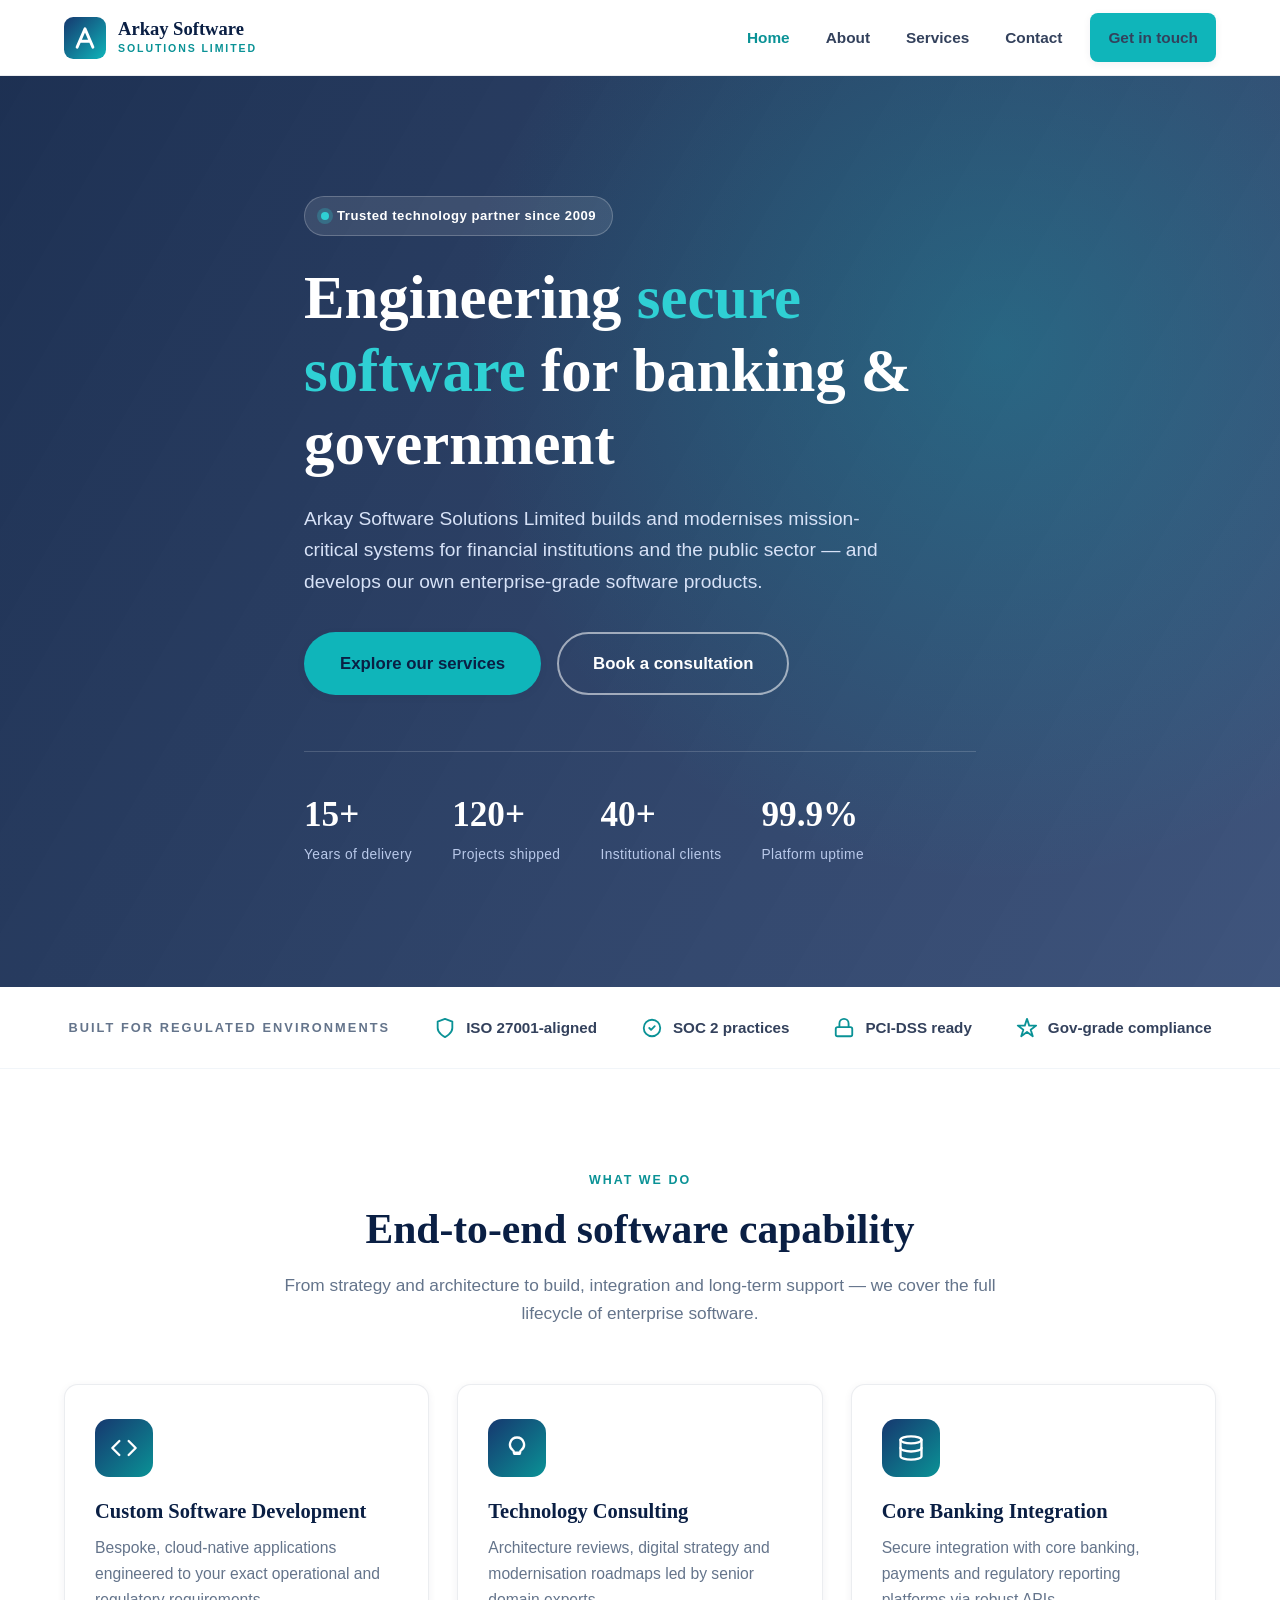
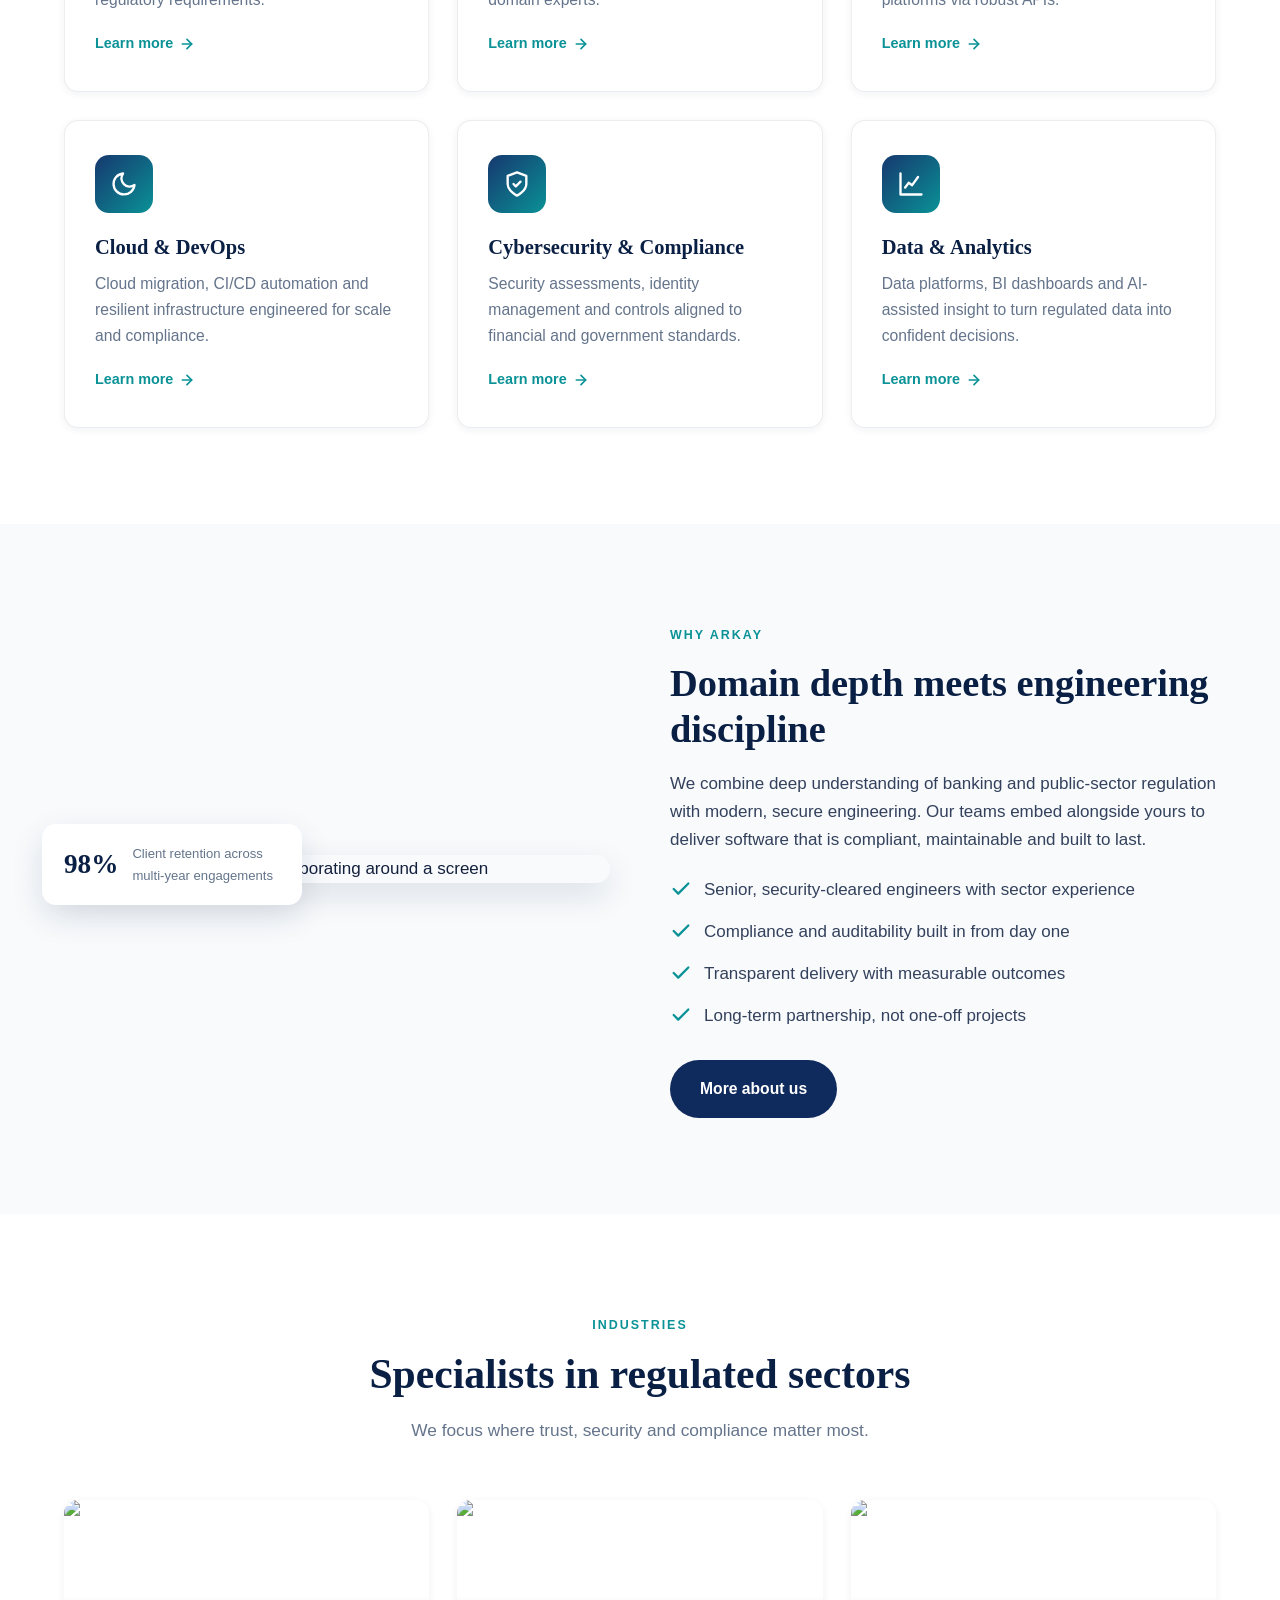
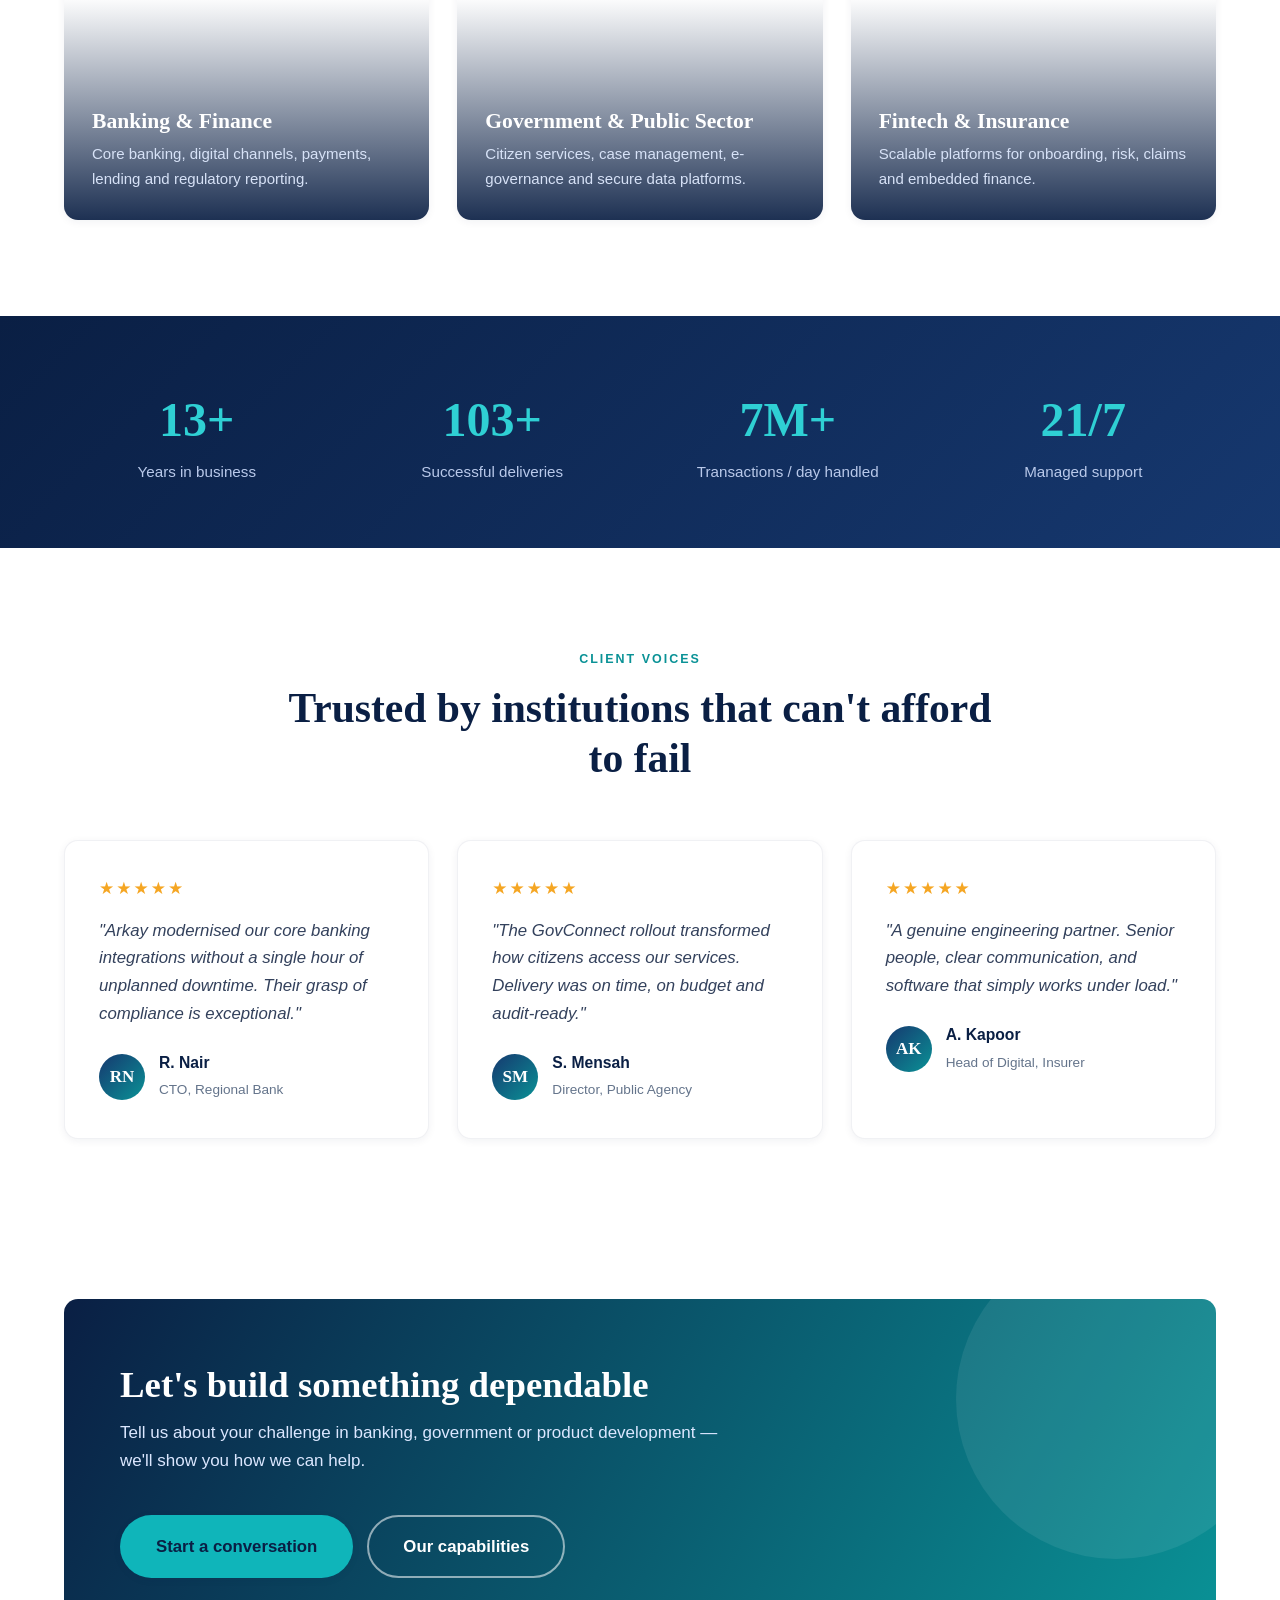
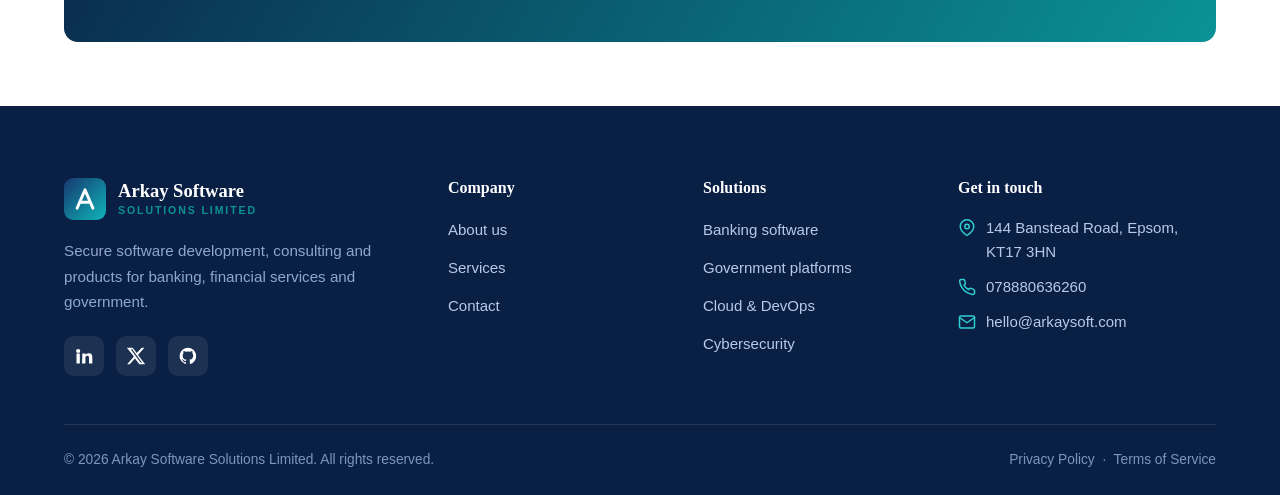
==== commit 9824a4ef: "Hide Products page from navigation - Remove Products from the header nav on all pages - Remove the p" ====
--- a/index.html
+++ b/index.html
@@ -33,7 +33,6 @@
         <li><a href="index.html" class="active">Home</a></li>
         <li><a href="about.html">About</a></li>
         <li><a href="services.html">Services</a></li>
-        <li><a href="products.html">Products</a></li>
         <li><a href="contact.html">Contact</a></li>
         <li class="nav__cta"><a href="contact.html" class="btn btn--primary">Get in touch</a></li>
       </ul>
@@ -273,37 +272,6 @@
       </div>
     </section>
 
-    <!-- PRODUCTS TEASER -->
-    <section class="section section--muted">
-      <div class="container">
-        <div class="split split--reverse">
-          <div class="split__media reveal">
-            <img src="https://images.unsplash.com/photo-1460925895917-afdab827c52f?auto=format&fit=crop&w=1000&q=80" alt="Analytics dashboard on a laptop screen" loading="lazy" />
-          </div>
-          <div class="split__body reveal">
-            <span class="eyebrow">Our products</span>
-            <h2>Software products, ready to deploy</h2>
-            <p>Beyond bespoke delivery, we build and license our own platforms — proven in production and configurable to your environment.</p>
-            <ul class="check-list">
-              <li>
-                <svg viewBox="0 0 24 24" fill="none" stroke="currentColor" stroke-width="2.5" stroke-linecap="round" stroke-linejoin="round"><polyline points="20 6 9 17 4 12"/></svg>
-                <strong>ArkPay</strong>&nbsp;— payments &amp; reconciliation engine
-              </li>
-              <li>
-                <svg viewBox="0 0 24 24" fill="none" stroke="currentColor" stroke-width="2.5" stroke-linecap="round" stroke-linejoin="round"><polyline points="20 6 9 17 4 12"/></svg>
-                <strong>GovConnect</strong>&nbsp;— citizen services &amp; case management
-              </li>
-              <li>
-                <svg viewBox="0 0 24 24" fill="none" stroke="currentColor" stroke-width="2.5" stroke-linecap="round" stroke-linejoin="round"><polyline points="20 6 9 17 4 12"/></svg>
-                <strong>RiskLens</strong>&nbsp;— compliance &amp; risk analytics
-              </li>
-            </ul>
-            <a href="products.html" class="btn btn--dark">View all products</a>
-          </div>
-        </div>
-      </div>
-    </section>
-
     <!-- TESTIMONIALS -->
     <section class="section">
       <div class="container">
@@ -382,7 +350,6 @@
           <ul>
             <li><a href="about.html">About us</a></li>
             <li><a href="services.html">Services</a></li>
-            <li><a href="products.html">Products</a></li>
             <li><a href="contact.html">Contact</a></li>
           </ul>
         </div>
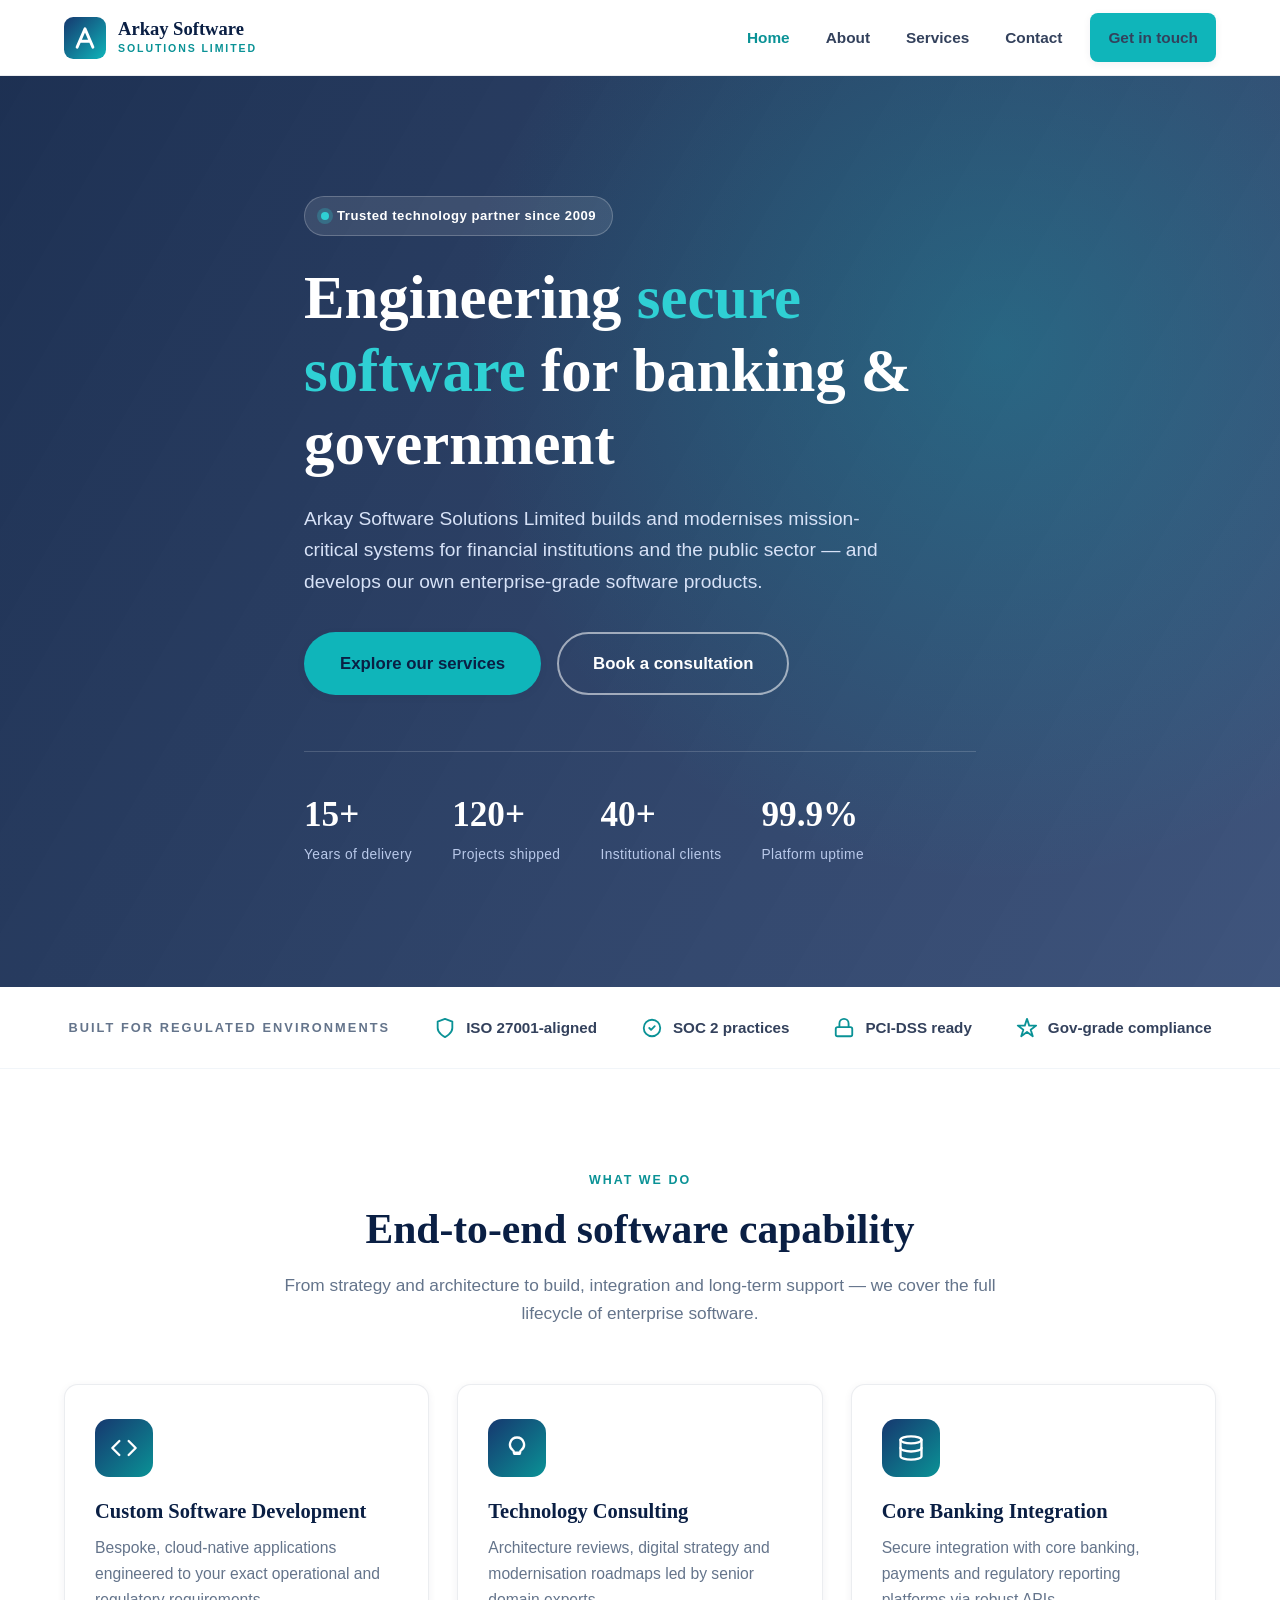
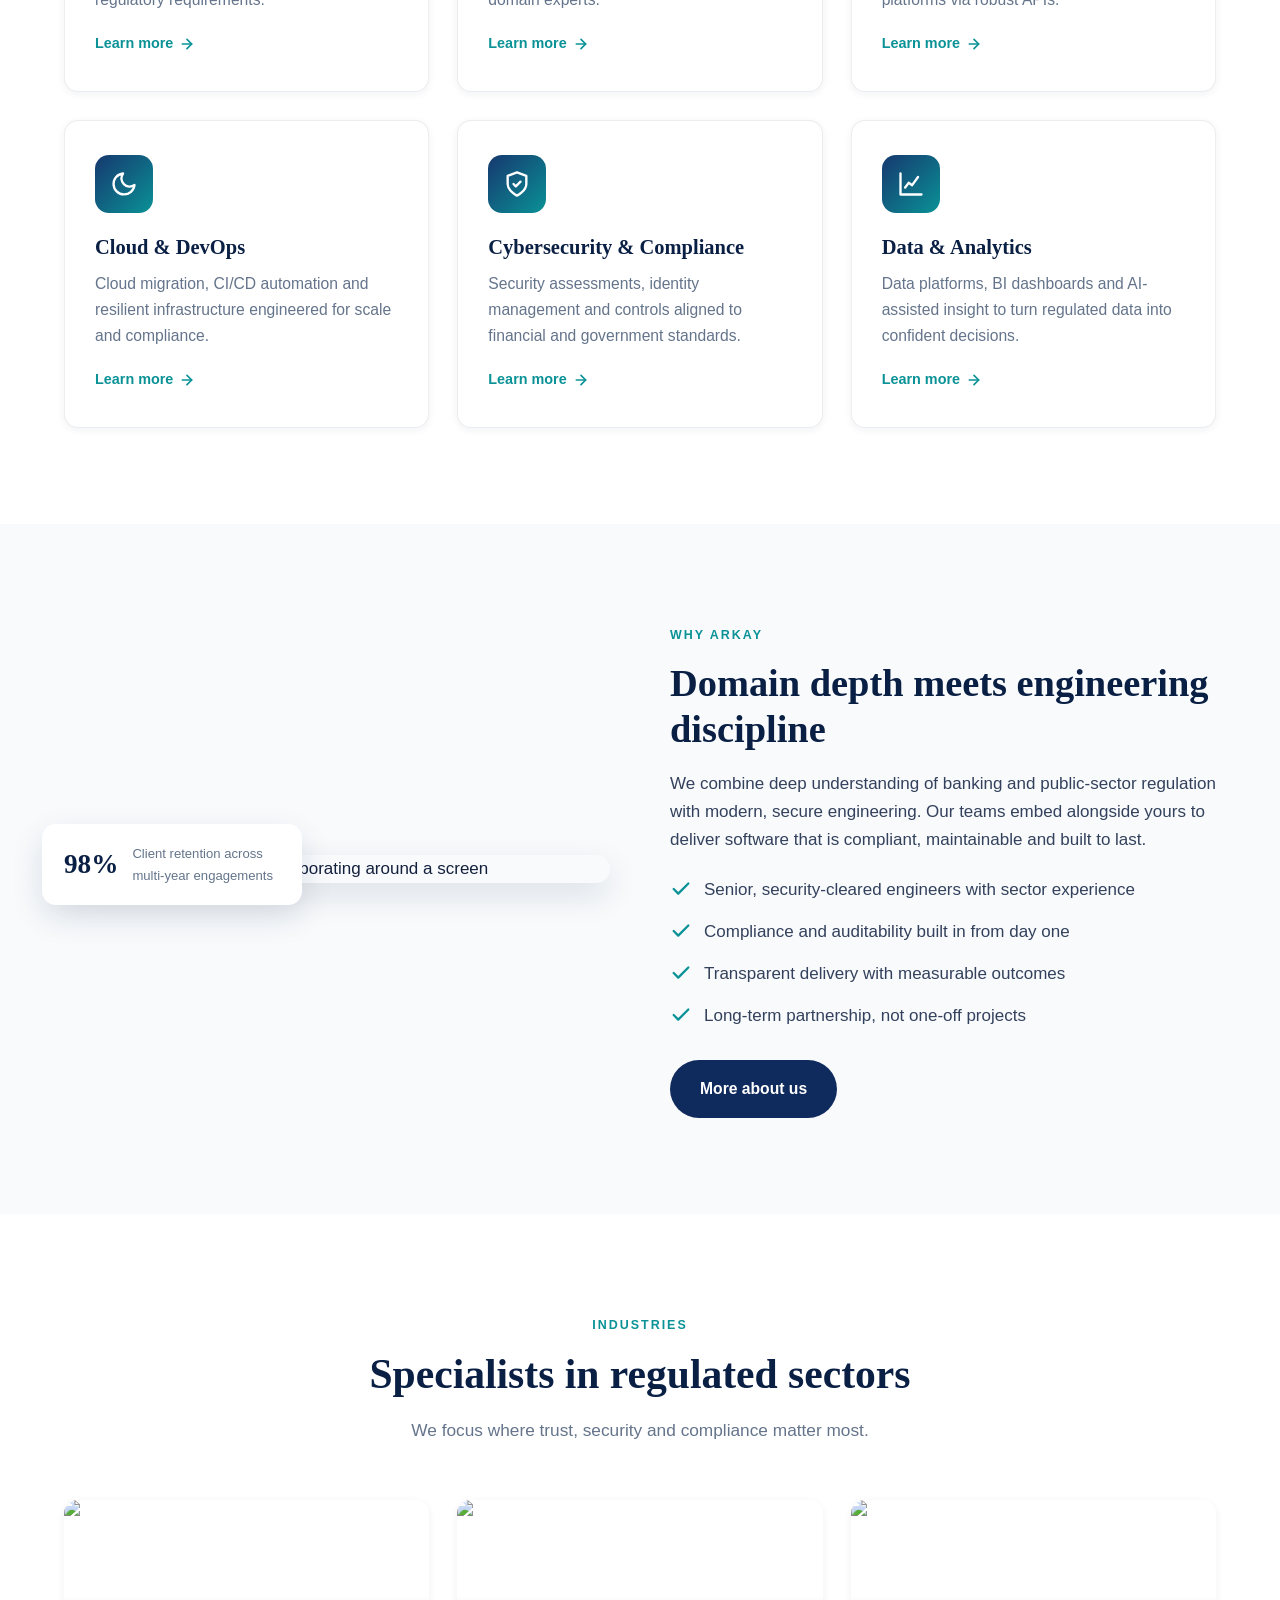
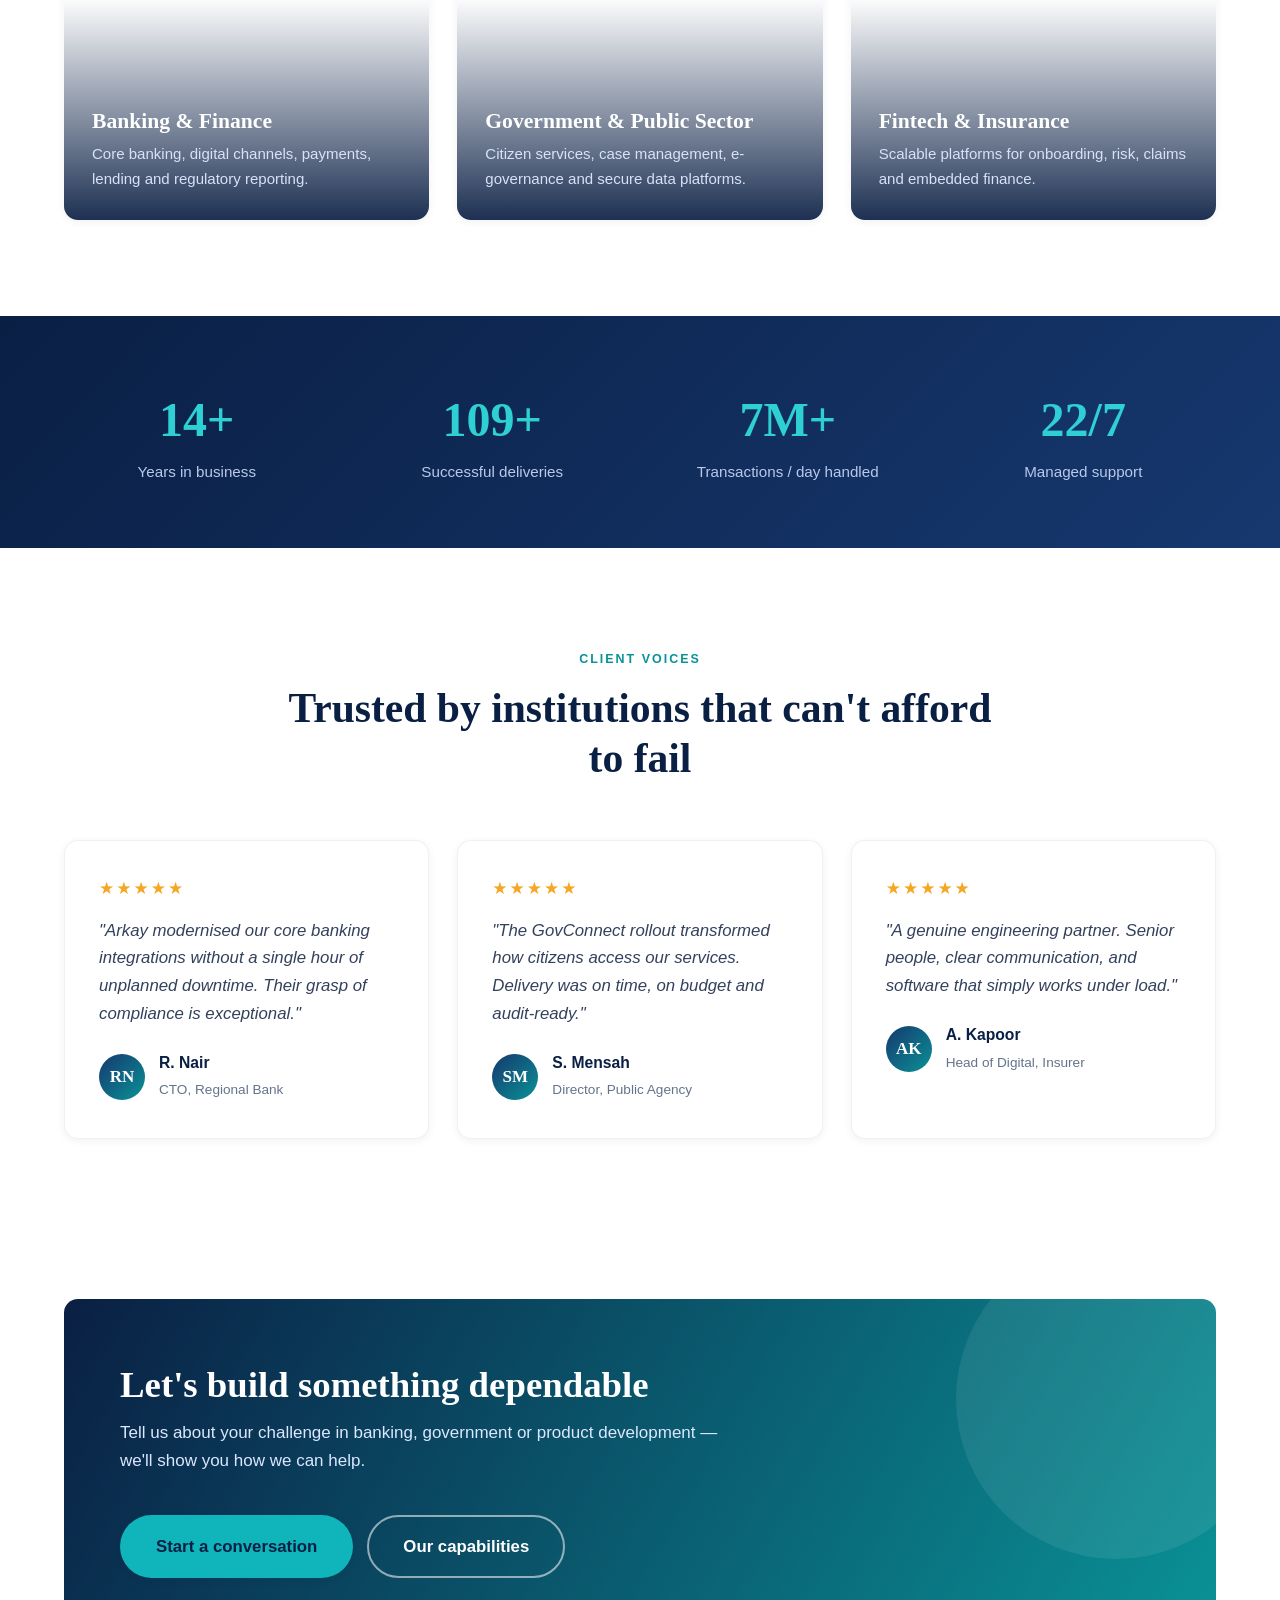
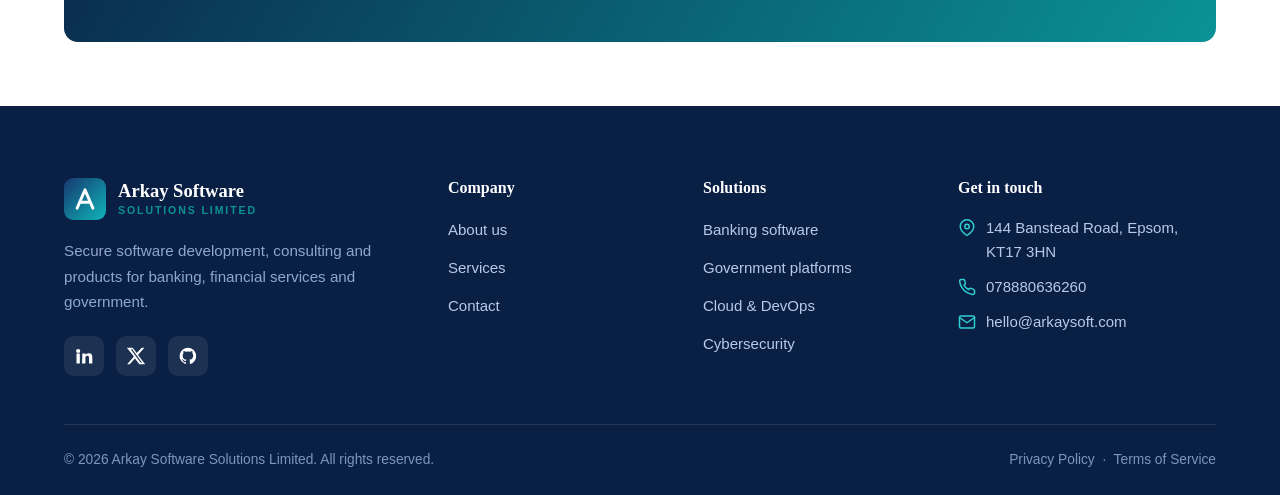
==== commit 6cc3ca3e: "Add GA4 analytics with cookie consent (dormant until ID set) - js/analytics.js: loads Google Analyti" ====
--- a/index.html
+++ b/index.html
@@ -388,5 +388,6 @@
   </footer>
 
   <script src="js/main.js"></script>
+  <script src="js/analytics.js"></script>
 </body>
 </html>
--- a/css/styles.css
+++ b/css/styles.css
@@ -437,6 +437,28 @@
 .footer-bottom { border-top: 1px solid rgba(255,255,255,0.1); padding-block: 24px; display: flex; justify-content: space-between; flex-wrap: wrap; gap: 12px; font-size: 0.86rem; color: #7f95bd; }
 .footer-bottom a { color: #7f95bd; }
 .footer-bottom a:hover { color: var(--teal-400); }
+
+/* Cookie consent banner -------------------------------------------------- */
+.cookie-banner {
+  position: fixed; left: 16px; right: 16px; bottom: 16px; z-index: 200;
+  max-width: 940px; margin-inline: auto;
+  display: flex; align-items: center; justify-content: space-between; gap: 20px; flex-wrap: wrap;
+  background: var(--navy-900); color: #dbe7ff;
+  border: 1px solid rgba(255, 255, 255, 0.12);
+  border-radius: var(--radius); padding: 18px 24px; box-shadow: var(--shadow-lg);
+  opacity: 0; transform: translateY(16px); transition: opacity 0.4s ease, transform 0.4s ease;
+}
+.cookie-banner.show { opacity: 1; transform: none; }
+.cookie-banner__text { margin: 0; font-size: 0.92rem; flex: 1 1 320px; color: #cdd9f2; }
+.cookie-banner__text a { color: var(--teal-400); text-decoration: underline; }
+.cookie-banner__actions { display: flex; gap: 12px; flex: none; }
+.cookie-banner .btn { padding: 10px 22px; font-size: 0.9rem; }
+.cookie-banner .btn--ghost { border-color: rgba(255,255,255,0.4); }
+@media (max-width: 560px) {
+  .cookie-banner { padding: 16px 18px; }
+  .cookie-banner__actions { width: 100%; }
+  .cookie-banner__actions .btn { flex: 1; justify-content: center; }
+}
 
 /* Reveal on scroll ------------------------------------------------------- */
 .reveal { opacity: 0; transform: translateY(28px); transition: opacity 0.7s ease, transform 0.7s ease; }
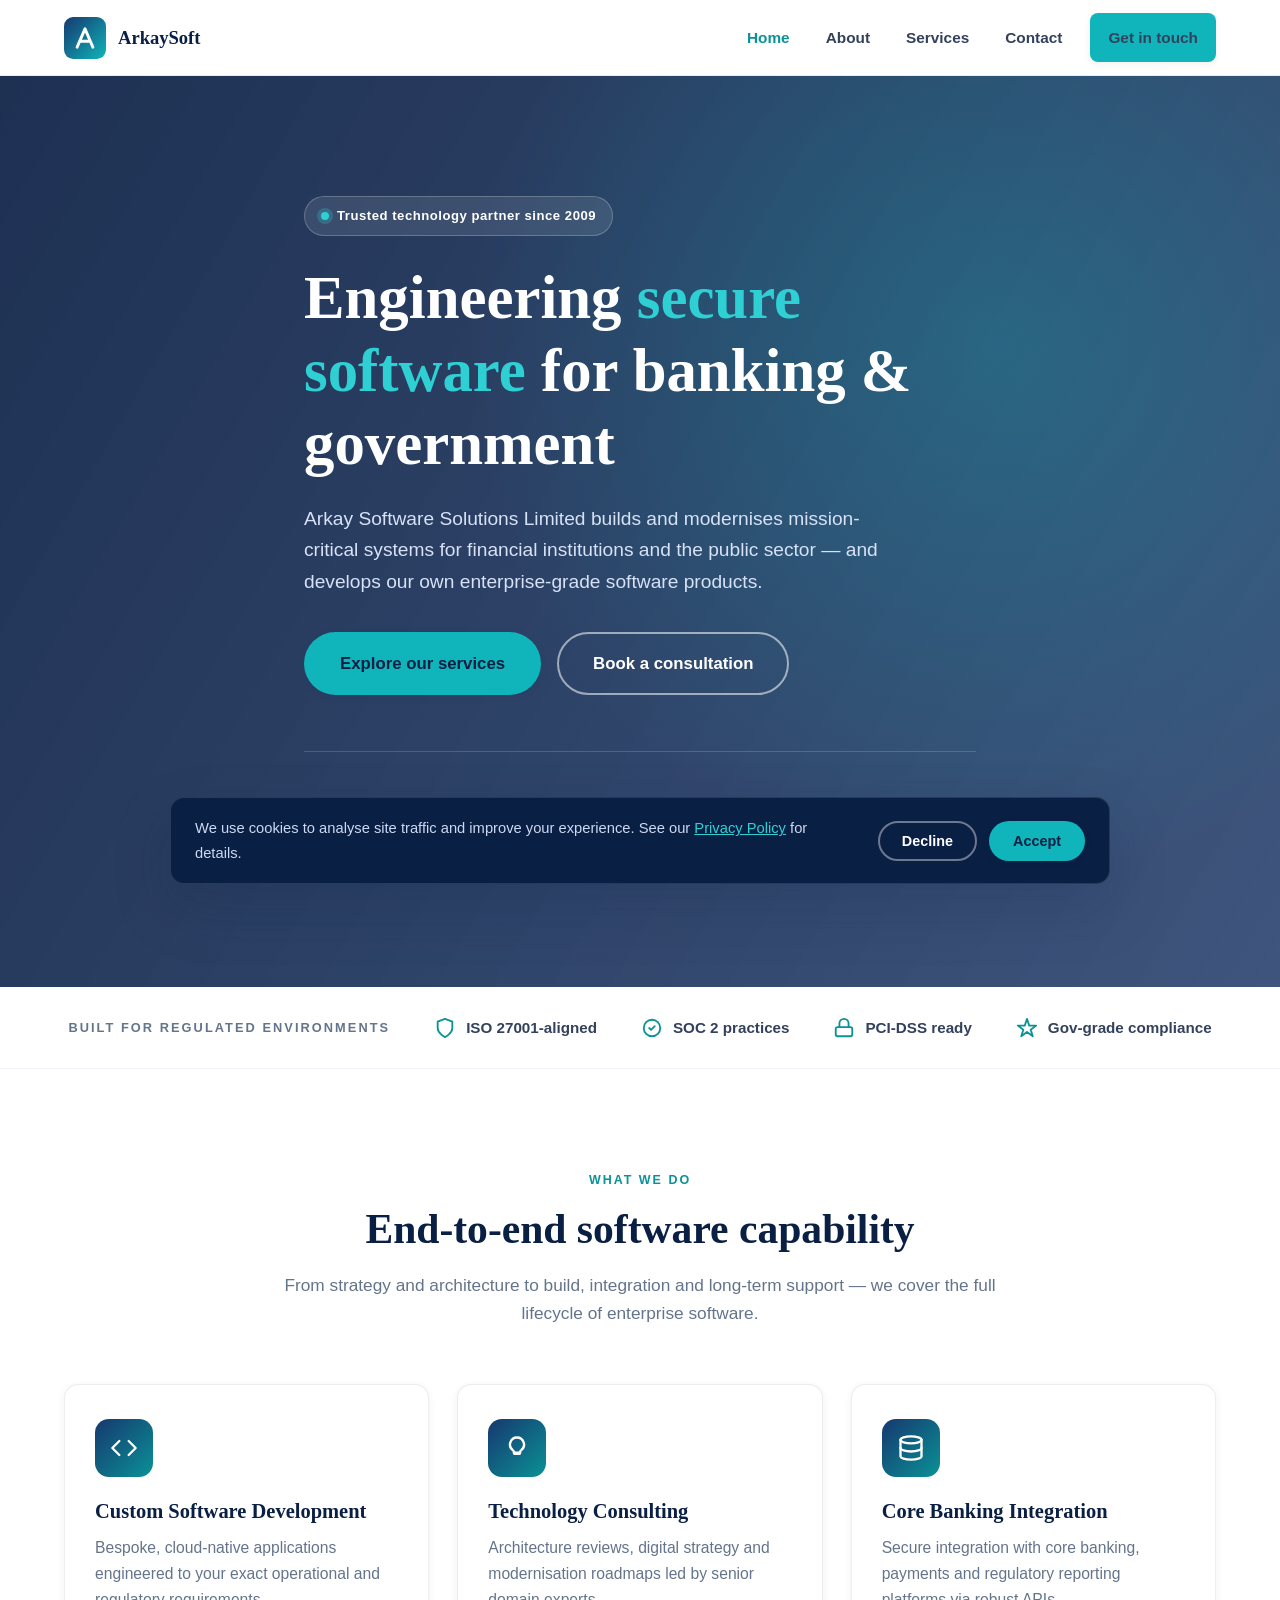
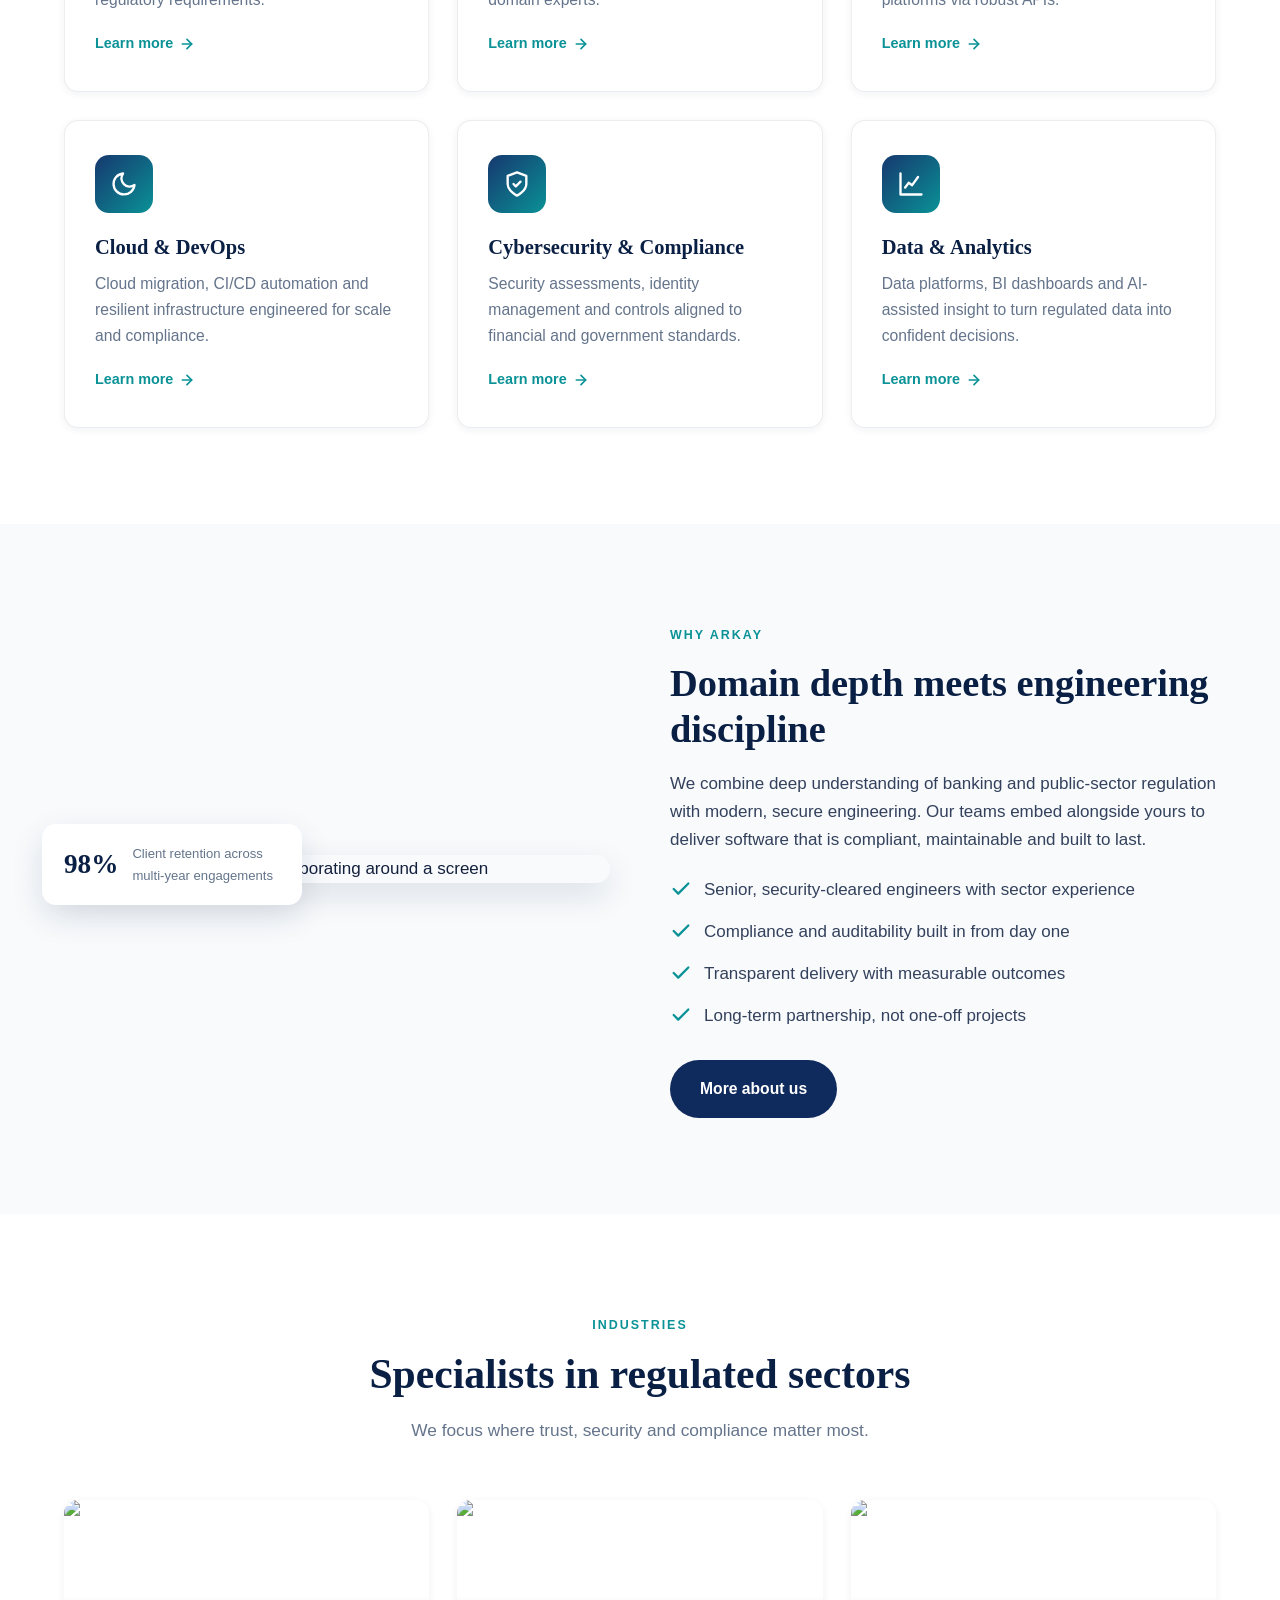
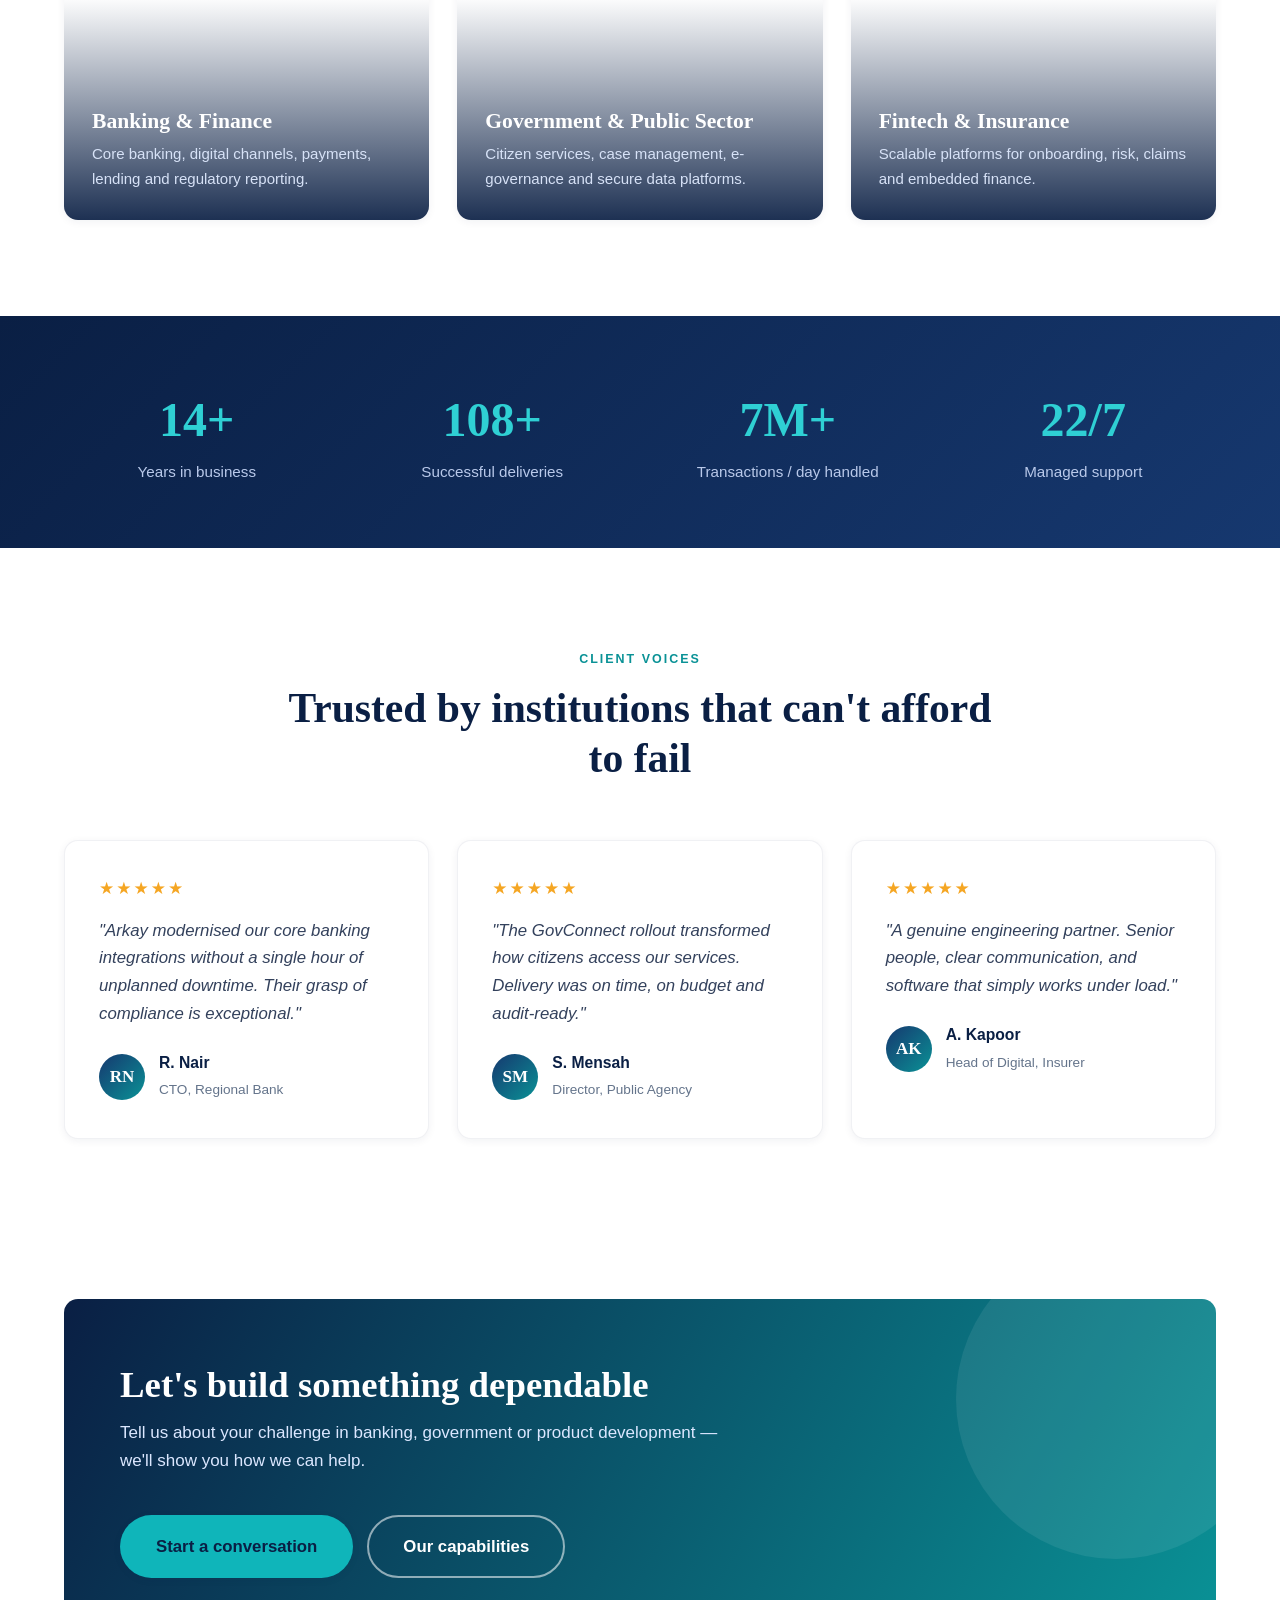
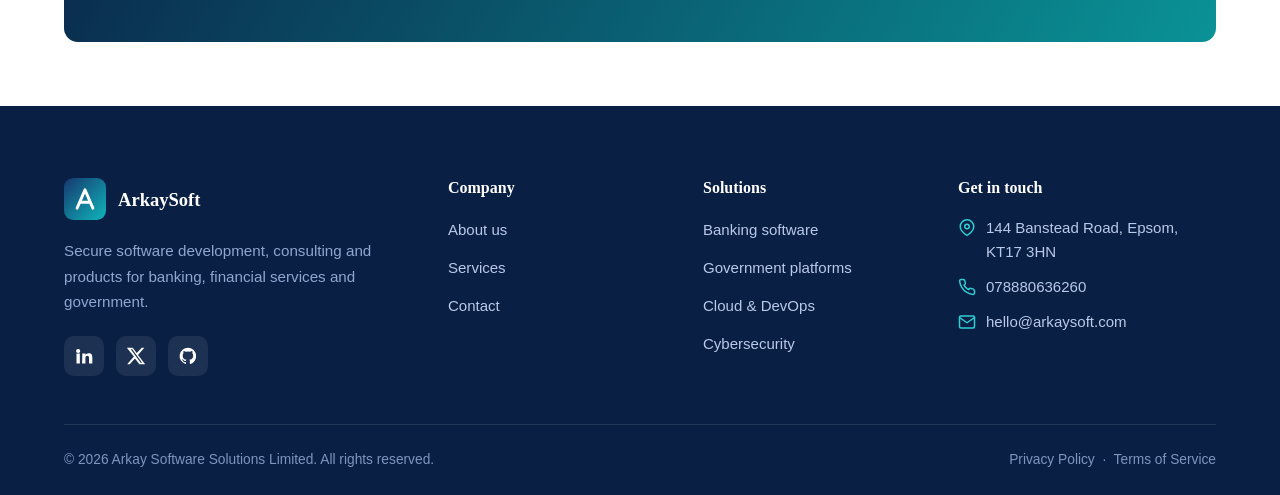
==== commit f0af5309: "Shorten brand wordmark to ArkaySoft Replace the 'Arkay Software / Solutions Limited' logo lockup wit" ====
--- a/index.html
+++ b/index.html
@@ -13,7 +13,7 @@
   <!-- HEADER -->
   <header class="site-header">
     <nav class="nav container" aria-label="Primary">
-      <a class="brand" href="index.html" aria-label="Arkay Software Solutions — Home">
+      <a class="brand" href="index.html" aria-label="ArkaySoft — Home">
         <svg class="brand__mark" viewBox="0 0 64 64" aria-hidden="true">
           <defs>
             <linearGradient id="bm" x1="0" y1="0" x2="1" y2="1">
@@ -23,10 +23,7 @@
           <rect width="64" height="64" rx="14" fill="url(#bm)"/>
           <path d="M20 46 L32 18 L44 46 M24.5 37 H39.5" fill="none" stroke="#fff" stroke-width="4.4" stroke-linecap="round" stroke-linejoin="round"/>
         </svg>
-        <span class="brand__text">
-          <span class="brand__name">Arkay Software</span>
-          <span class="brand__tag">Solutions Limited</span>
-        </span>
+        <span class="brand__text"><span class="brand__name">ArkaySoft</span></span>
       </a>
 
       <ul class="nav__links" id="nav-links">
@@ -330,13 +327,13 @@
     <div class="container">
       <div class="footer-grid">
         <div class="footer footer-brand">
-          <a class="brand" href="index.html" aria-label="Arkay Software Solutions — Home">
+          <a class="brand" href="index.html" aria-label="ArkaySoft — Home">
             <svg class="brand__mark" viewBox="0 0 64 64" aria-hidden="true">
               <defs><linearGradient id="fbm" x1="0" y1="0" x2="1" y2="1"><stop offset="0" stop-color="#16386f"/><stop offset="1" stop-color="#0fb5ba"/></linearGradient></defs>
               <rect width="64" height="64" rx="14" fill="url(#fbm)"/>
               <path d="M20 46 L32 18 L44 46 M24.5 37 H39.5" fill="none" stroke="#fff" stroke-width="4.4" stroke-linecap="round" stroke-linejoin="round"/>
             </svg>
-            <span class="brand__text"><span class="brand__name">Arkay Software</span><span class="brand__tag">Solutions Limited</span></span>
+            <span class="brand__text"><span class="brand__name">ArkaySoft</span></span>
           </a>
           <p>Secure software development, consulting and products for banking, financial services and government.</p>
           <div class="socials">
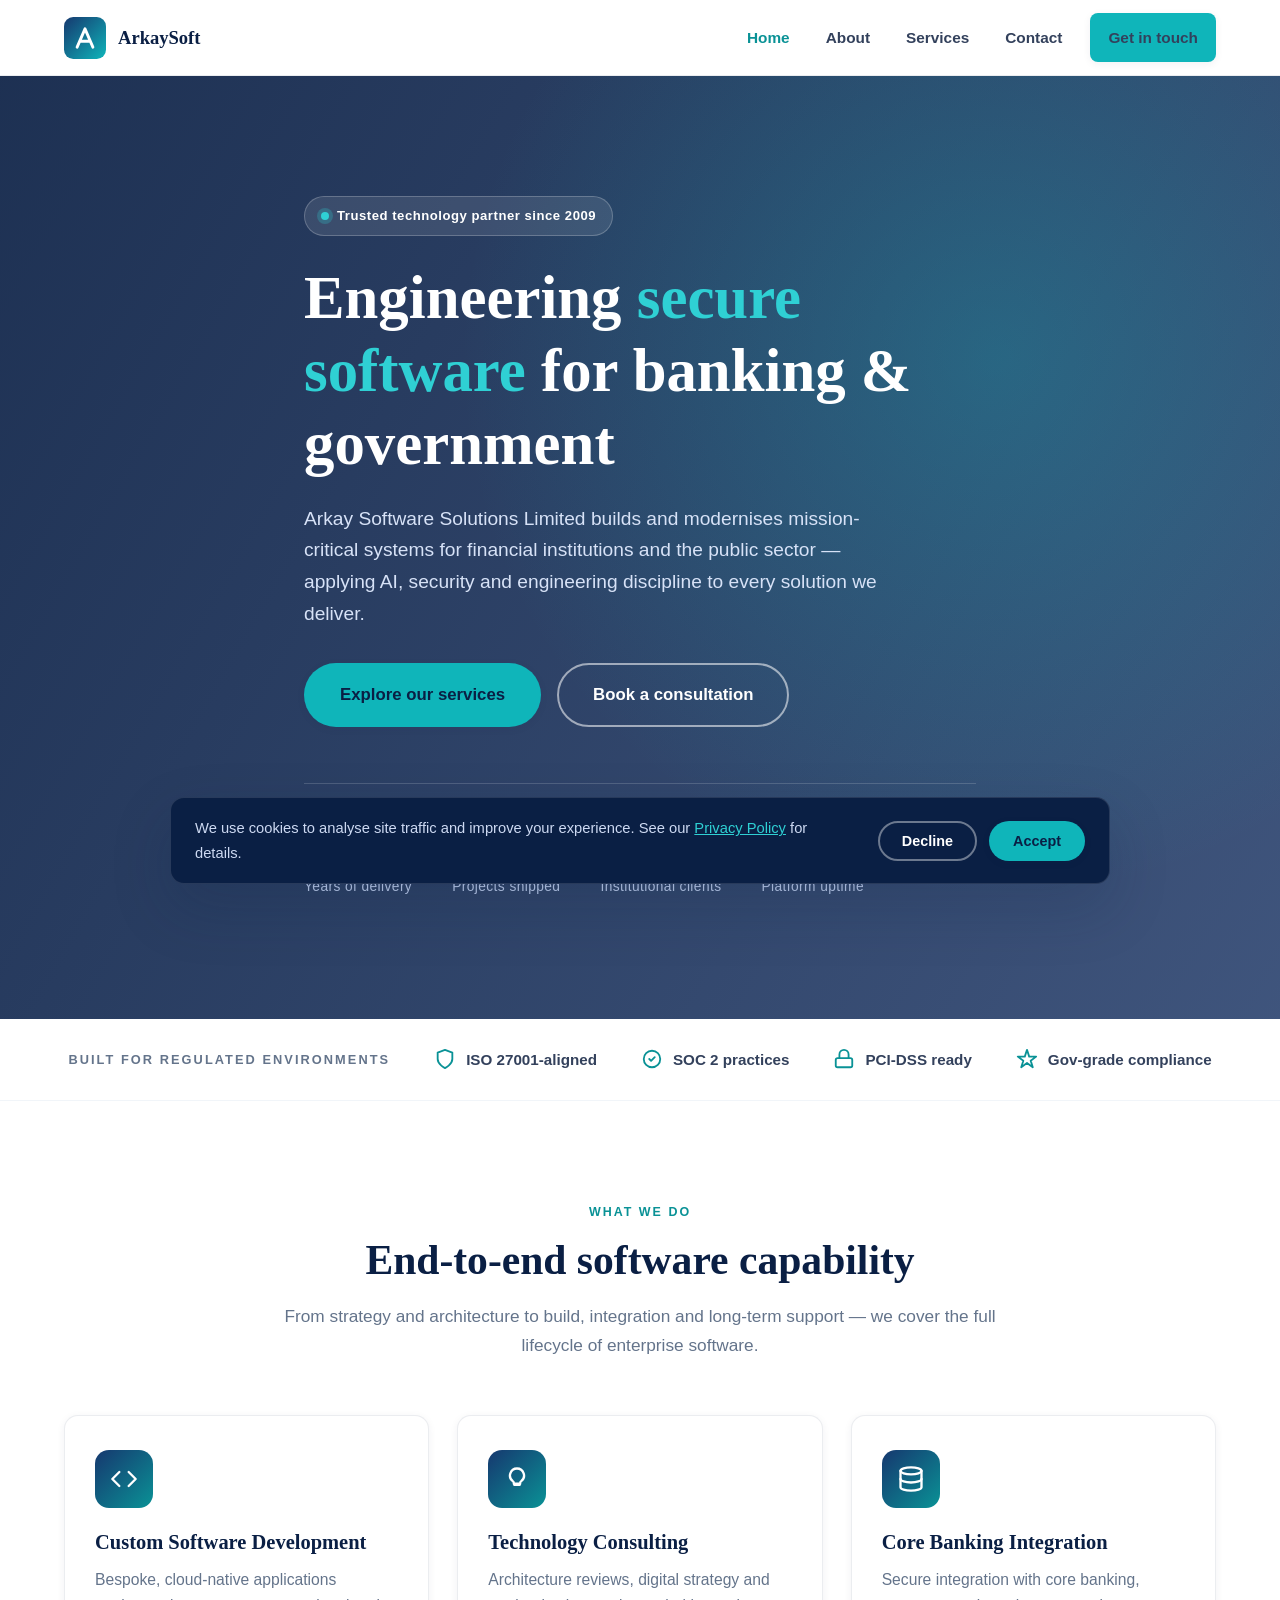
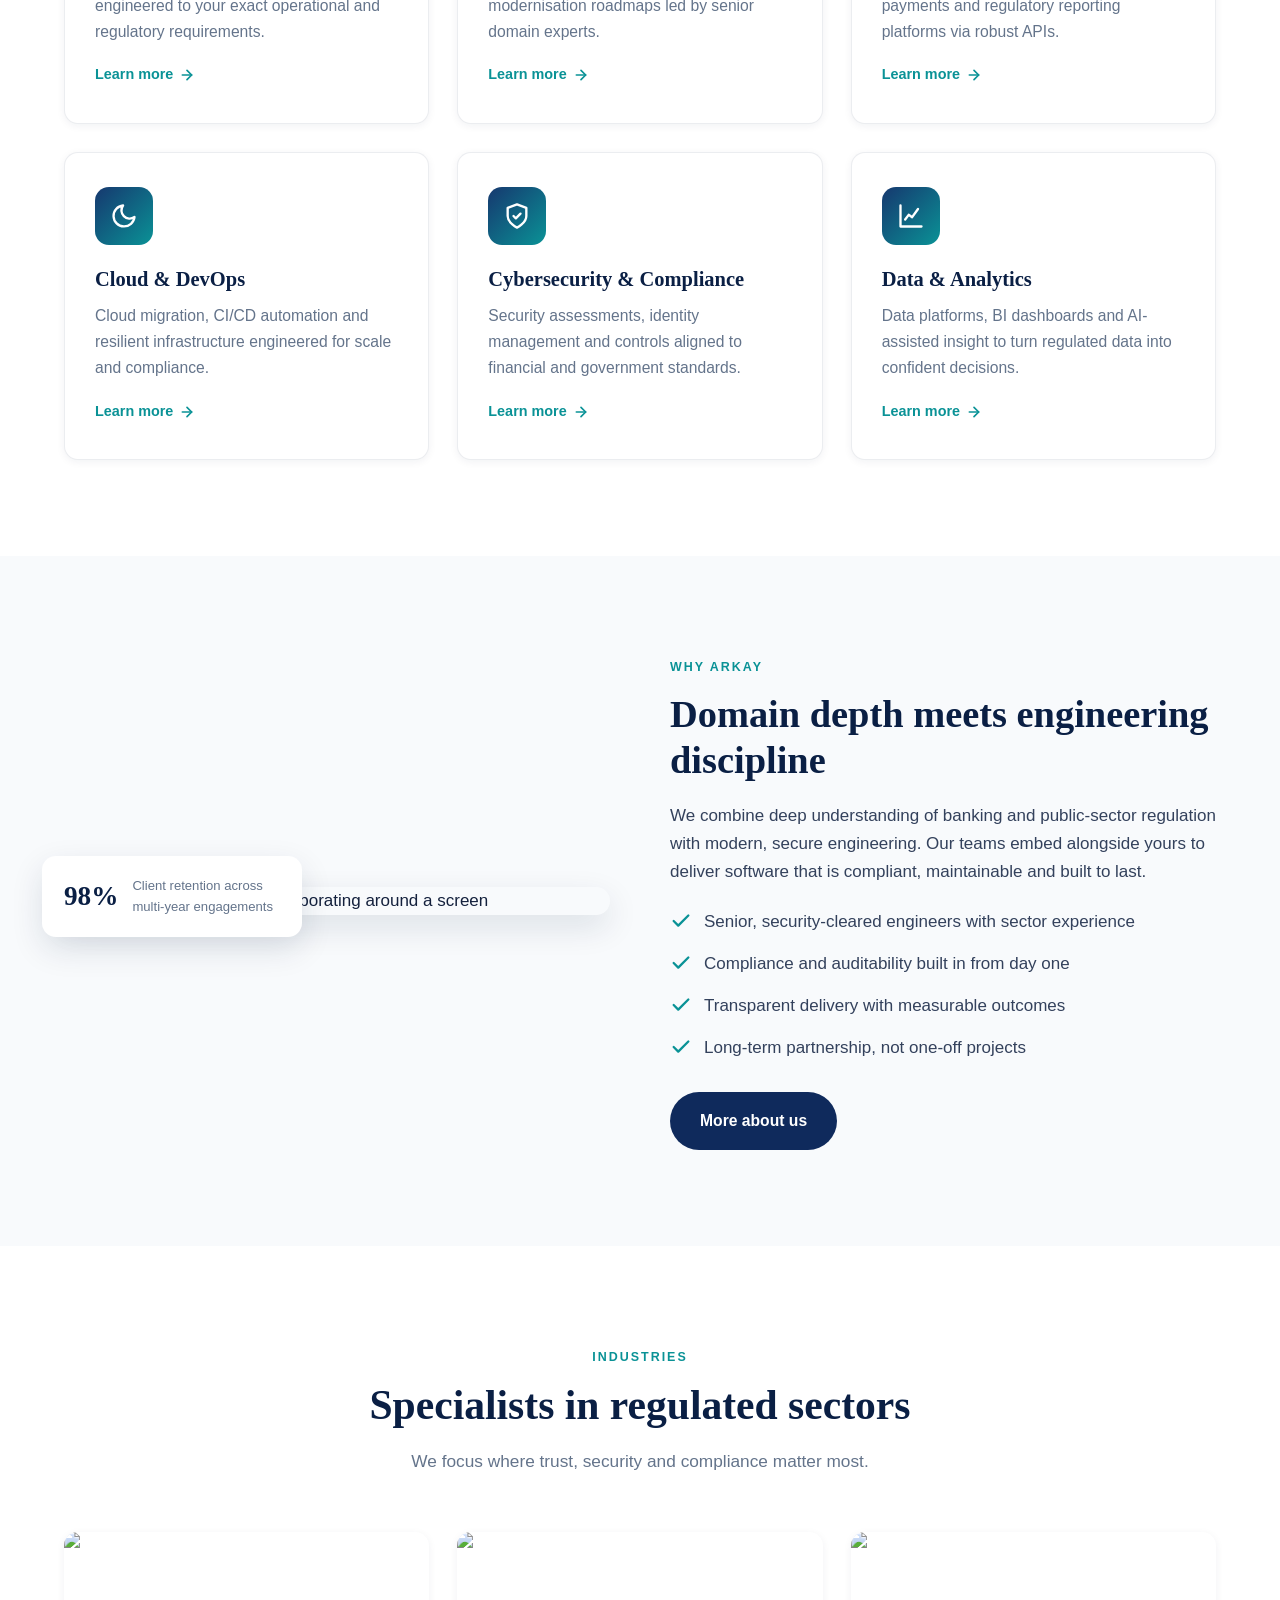
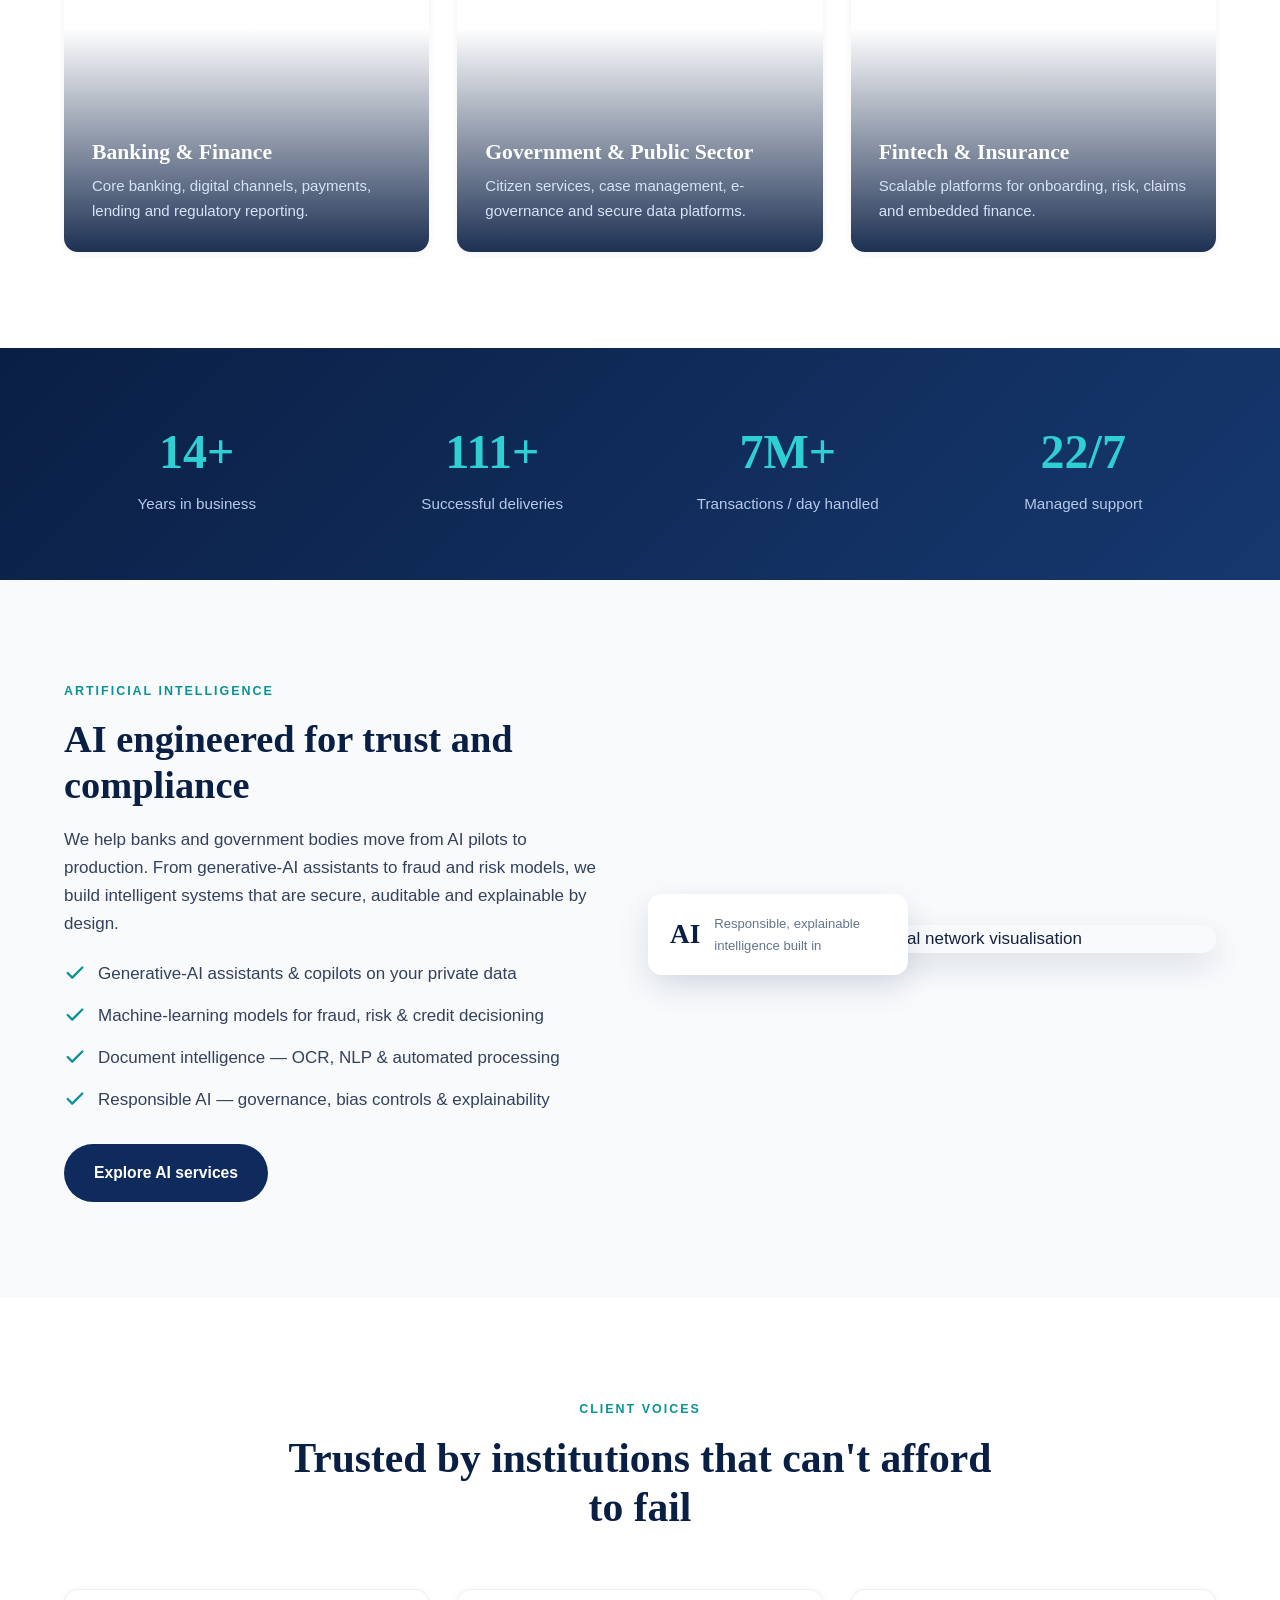
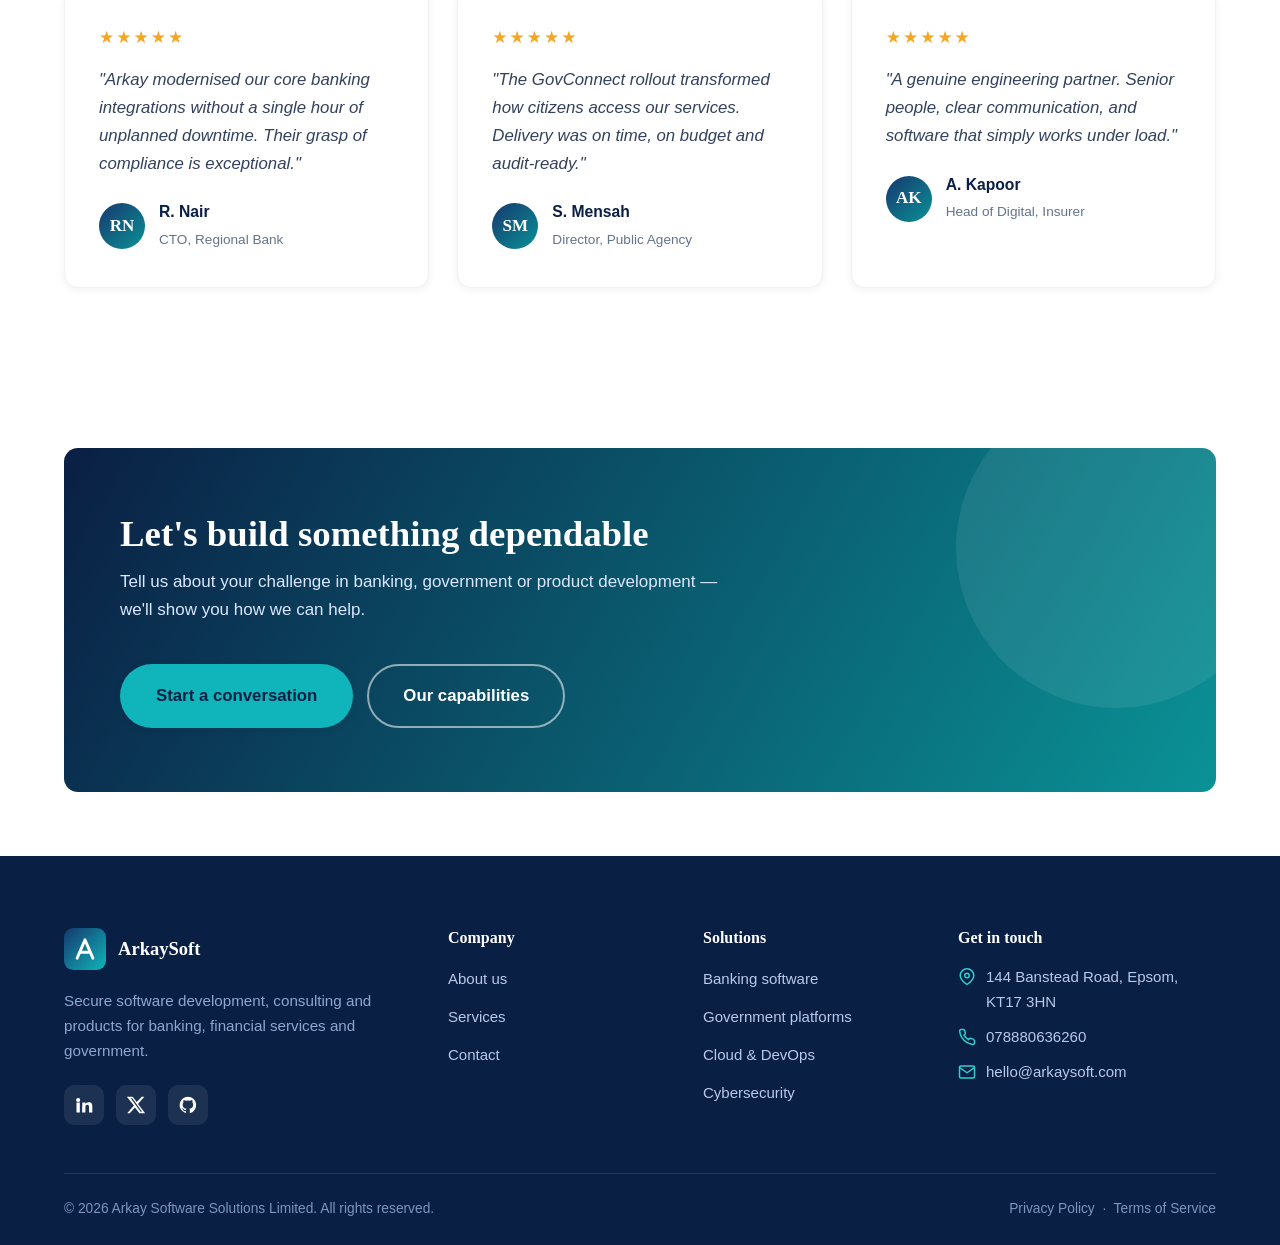
==== commit 6780a831: "Highlight AI capabilities across the site - Home: add an 'Artificial Intelligence' spotlight section" ====
--- a/index.html
+++ b/index.html
@@ -4,7 +4,7 @@
   <meta charset="UTF-8" />
   <meta name="viewport" content="width=device-width, initial-scale=1.0" />
   <title>Arkay Software Solutions Limited | Software Development & Consulting</title>
-  <meta name="description" content="Arkay Software Solutions Limited delivers secure, scalable software development and consulting for banking, financial services and government, alongside our own enterprise software products." />
+  <meta name="description" content="Arkay Software Solutions Limited delivers secure, scalable software development, AI and machine learning, and consulting for banking, financial services and government." />
   <link rel="icon" type="image/svg+xml" href="assets/favicon.svg" />
   <link rel="preconnect" href="https://images.unsplash.com" />
   <link rel="stylesheet" href="css/styles.css" />
@@ -48,8 +48,8 @@
         <h1>Engineering <span>secure software</span> for banking &amp; government</h1>
         <p class="hero__lead">
           Arkay Software Solutions Limited builds and modernises mission-critical systems for
-          financial institutions and the public sector — and develops our own enterprise-grade
-          software products.
+          financial institutions and the public sector — applying AI, security and engineering
+          discipline to every solution we deliver.
         </p>
         <div class="hero__actions">
           <a href="services.html" class="btn btn--primary btn--lg">Explore our services</a>
@@ -269,6 +269,45 @@
       </div>
     </section>
 
+    <!-- AI SPOTLIGHT -->
+    <section class="section section--muted">
+      <div class="container">
+        <div class="split split--reverse">
+          <div class="split__media reveal">
+            <img src="https://images.unsplash.com/photo-1677442136019-21780ecad995?auto=format&fit=crop&w=1000&q=80" alt="Artificial intelligence and neural network visualisation" loading="lazy" />
+            <div class="badge-float">
+              <div class="num">AI</div>
+              <div class="txt">Responsible, explainable intelligence built in</div>
+            </div>
+          </div>
+          <div class="split__body reveal">
+            <span class="eyebrow">Artificial Intelligence</span>
+            <h2>AI engineered for trust and compliance</h2>
+            <p>We help banks and government bodies move from AI pilots to production. From generative-AI assistants to fraud and risk models, we build intelligent systems that are secure, auditable and explainable by design.</p>
+            <ul class="check-list">
+              <li>
+                <svg viewBox="0 0 24 24" fill="none" stroke="currentColor" stroke-width="2.5" stroke-linecap="round" stroke-linejoin="round"><polyline points="20 6 9 17 4 12"/></svg>
+                Generative-AI assistants &amp; copilots on your private data
+              </li>
+              <li>
+                <svg viewBox="0 0 24 24" fill="none" stroke="currentColor" stroke-width="2.5" stroke-linecap="round" stroke-linejoin="round"><polyline points="20 6 9 17 4 12"/></svg>
+                Machine-learning models for fraud, risk &amp; credit decisioning
+              </li>
+              <li>
+                <svg viewBox="0 0 24 24" fill="none" stroke="currentColor" stroke-width="2.5" stroke-linecap="round" stroke-linejoin="round"><polyline points="20 6 9 17 4 12"/></svg>
+                Document intelligence — OCR, NLP &amp; automated processing
+              </li>
+              <li>
+                <svg viewBox="0 0 24 24" fill="none" stroke="currentColor" stroke-width="2.5" stroke-linecap="round" stroke-linejoin="round"><polyline points="20 6 9 17 4 12"/></svg>
+                Responsible AI — governance, bias controls &amp; explainability
+              </li>
+            </ul>
+            <a href="services.html" class="btn btn--dark">Explore AI services</a>
+          </div>
+        </div>
+      </div>
+    </section>
+
     <!-- TESTIMONIALS -->
     <section class="section">
       <div class="container">
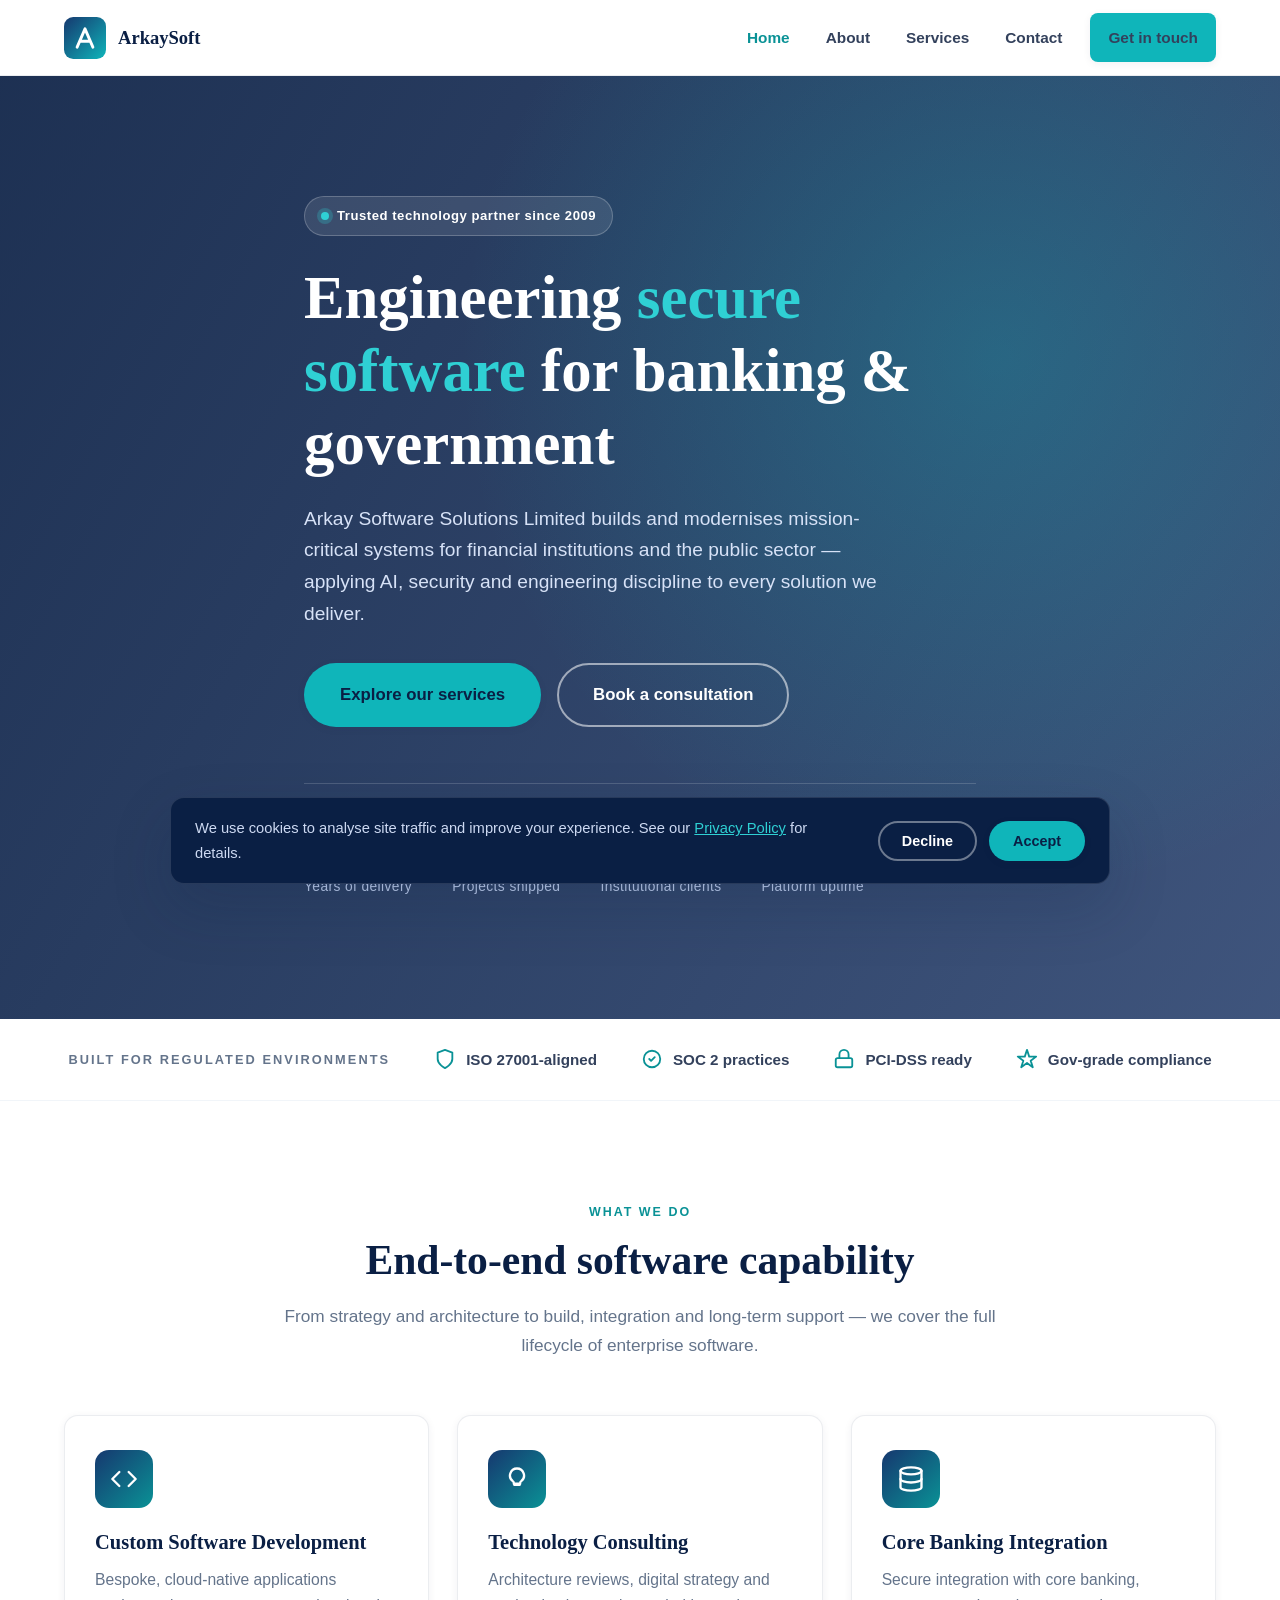
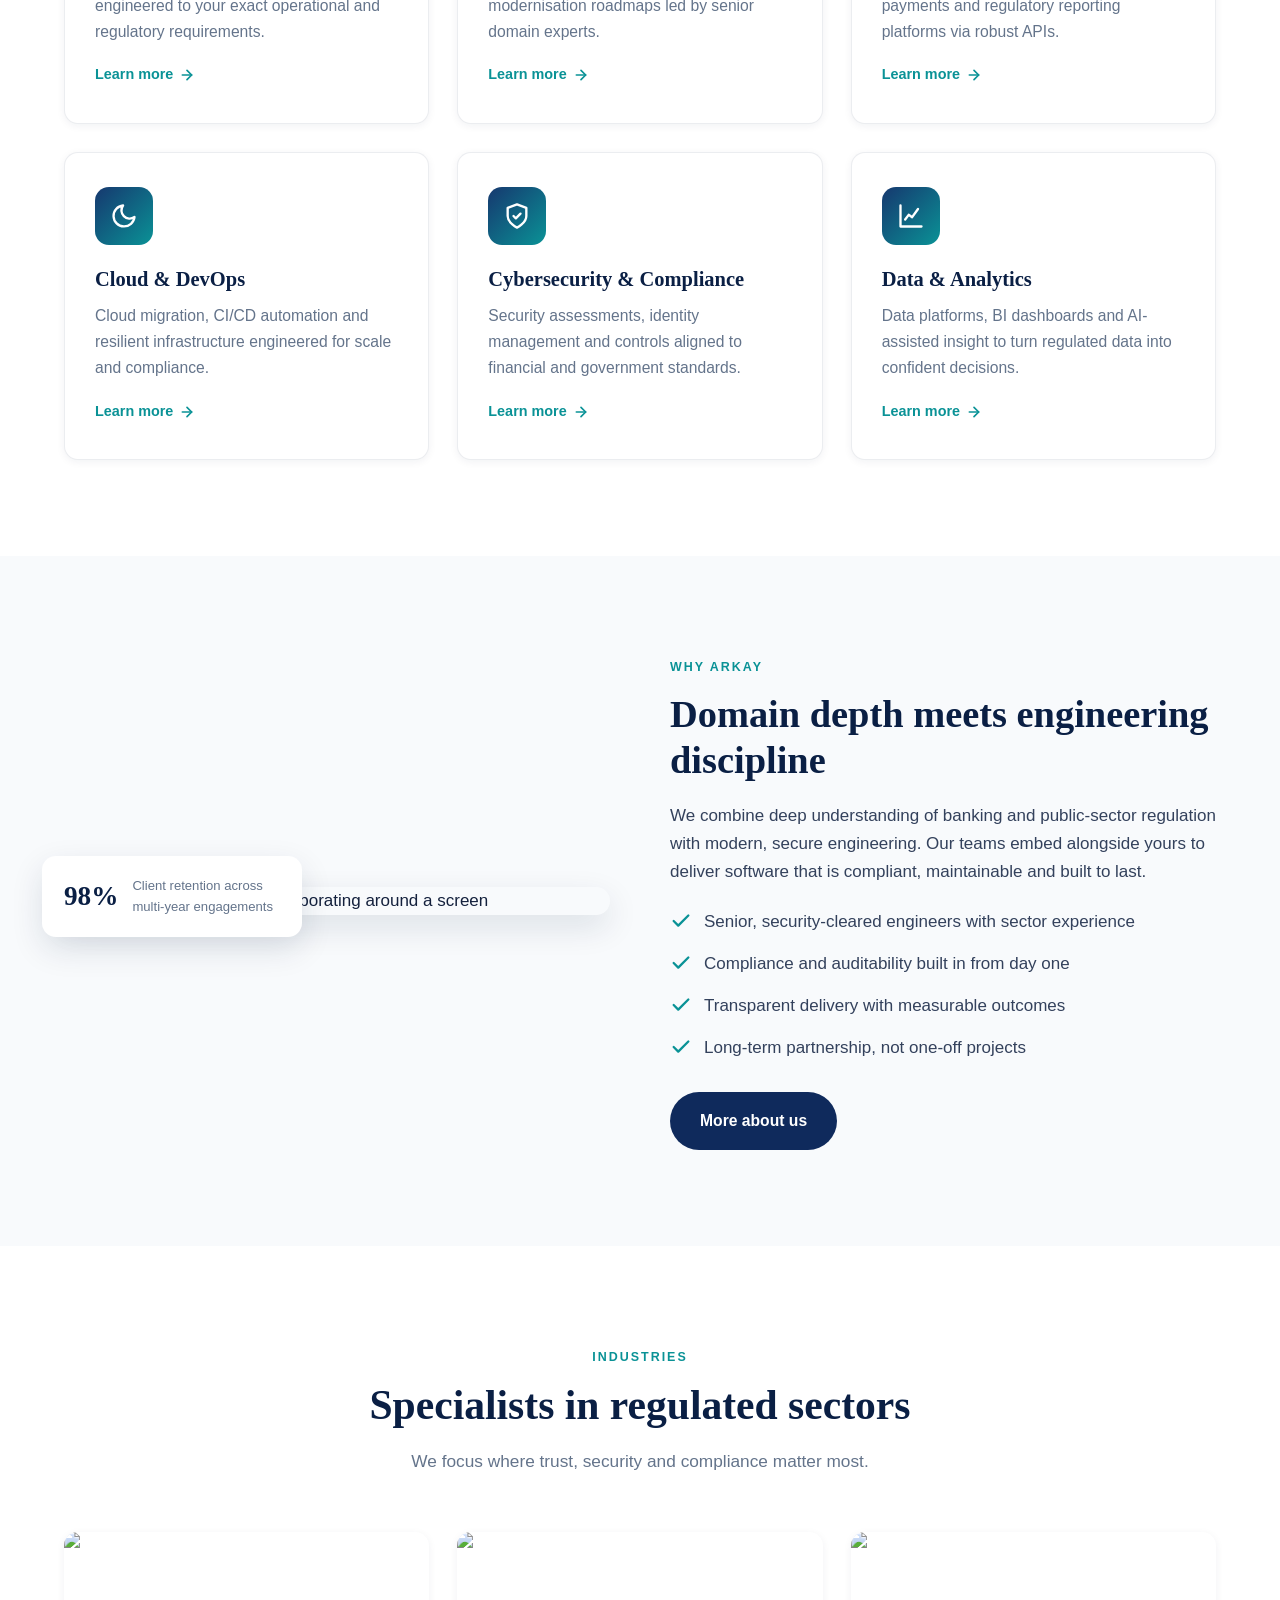
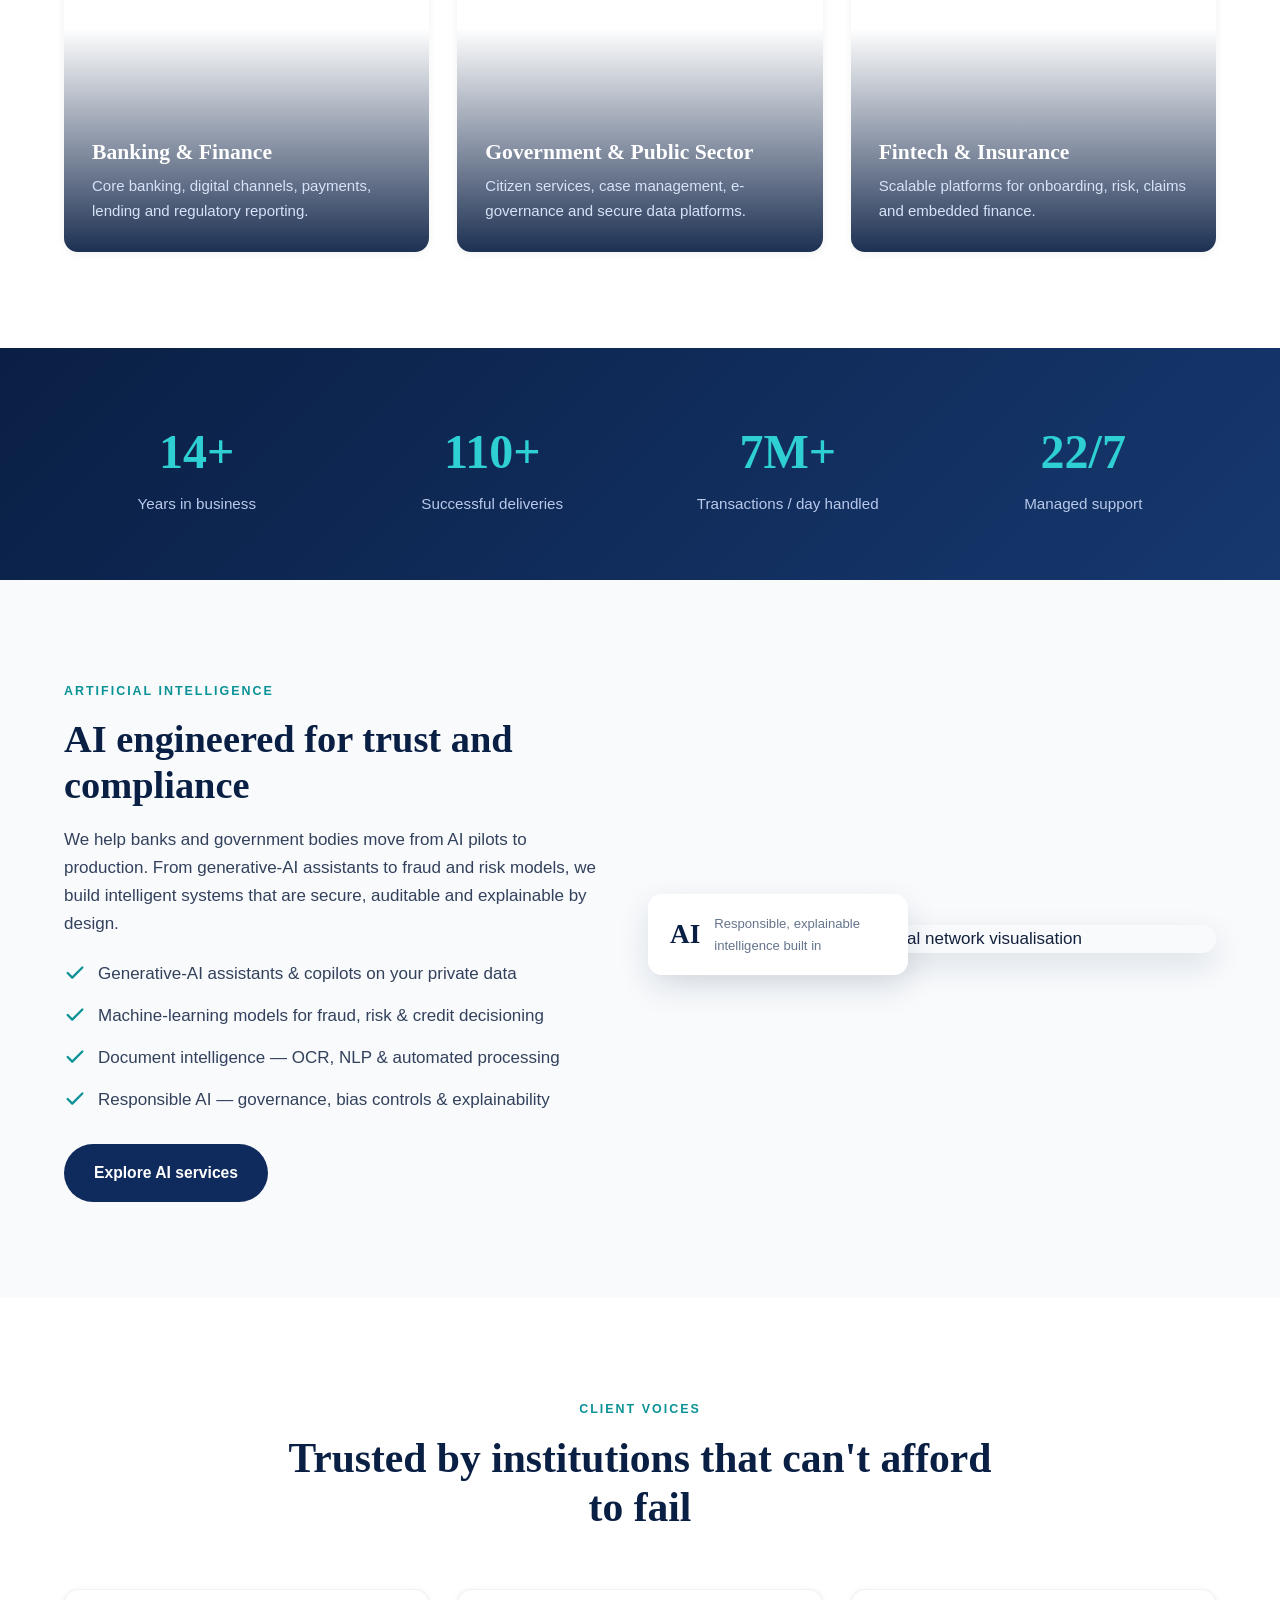
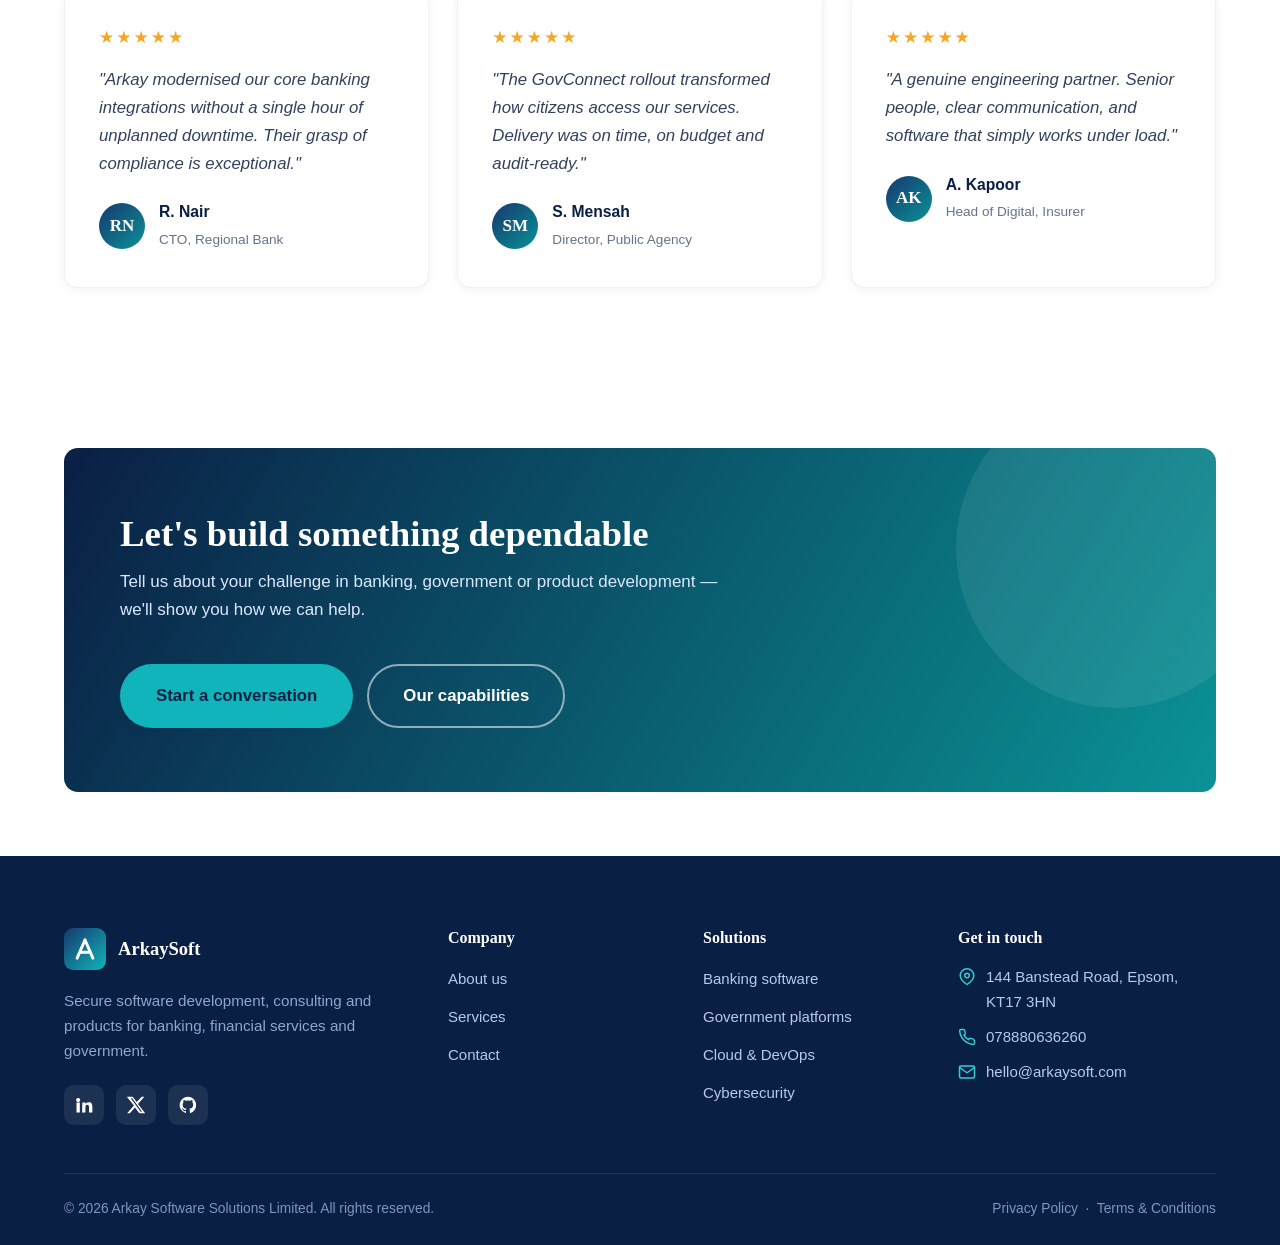
==== commit eddd8c7d: "Add Privacy Policy and Terms & Conditions pages - New privacy.html (UK GDPR / DPA 2018) and terms.ht" ====
--- a/index.html
+++ b/index.html
@@ -418,7 +418,7 @@
       </div>
       <div class="footer-bottom">
         <span>&copy; <span data-year>2025</span> Arkay Software Solutions Limited. All rights reserved.</span>
-        <span><a href="#">Privacy Policy</a> &nbsp;·&nbsp; <a href="#">Terms of Service</a></span>
+        <span><a href="privacy.html">Privacy Policy</a> &nbsp;·&nbsp; <a href="terms.html">Terms &amp; Conditions</a></span>
       </div>
     </div>
   </footer>
--- a/css/styles.css
+++ b/css/styles.css
@@ -417,6 +417,29 @@
 .faq__item.open .faq__q .icon { transform: rotate(45deg); }
 .faq__a { max-height: 0; overflow: hidden; transition: max-height var(--transition); }
 .faq__a p { padding: 0 24px 22px; margin: 0; color: var(--slate-500); }
+
+/* Legal / prose pages ---------------------------------------------------- */
+.legal { max-width: 820px; margin-inline: auto; }
+.legal__updated {
+  display: inline-block; font-size: 0.85rem; font-weight: 600; color: var(--slate-500);
+  background: var(--slate-100); padding: 6px 14px; border-radius: 999px; margin-bottom: 32px;
+}
+.legal h2 {
+  font-size: 1.4rem; margin: 40px 0 14px; padding-top: 8px;
+  border-top: 1px solid rgba(10, 31, 68, 0.08);
+}
+.legal h2:first-of-type { border-top: none; padding-top: 0; margin-top: 0; }
+.legal h3 { font-size: 1.1rem; margin: 24px 0 10px; }
+.legal p, .legal li { color: var(--slate-700); font-size: 1rem; }
+.legal ul { padding-left: 22px; margin: 0 0 16px; }
+.legal li { margin-bottom: 8px; }
+.legal a { color: var(--teal-600); text-decoration: underline; }
+.legal strong { color: var(--navy-900); }
+.legal .legal-note {
+  background: var(--slate-50); border: 1px solid rgba(10, 31, 68, 0.1);
+  border-left: 4px solid var(--teal-500); border-radius: var(--radius-sm);
+  padding: 18px 22px; margin: 8px 0 32px; font-size: 0.95rem; color: var(--slate-700);
+}
 
 /* Footer ----------------------------------------------------------------- */
 .site-footer { background: var(--navy-900); color: #b9c9ea; padding-top: 72px; }
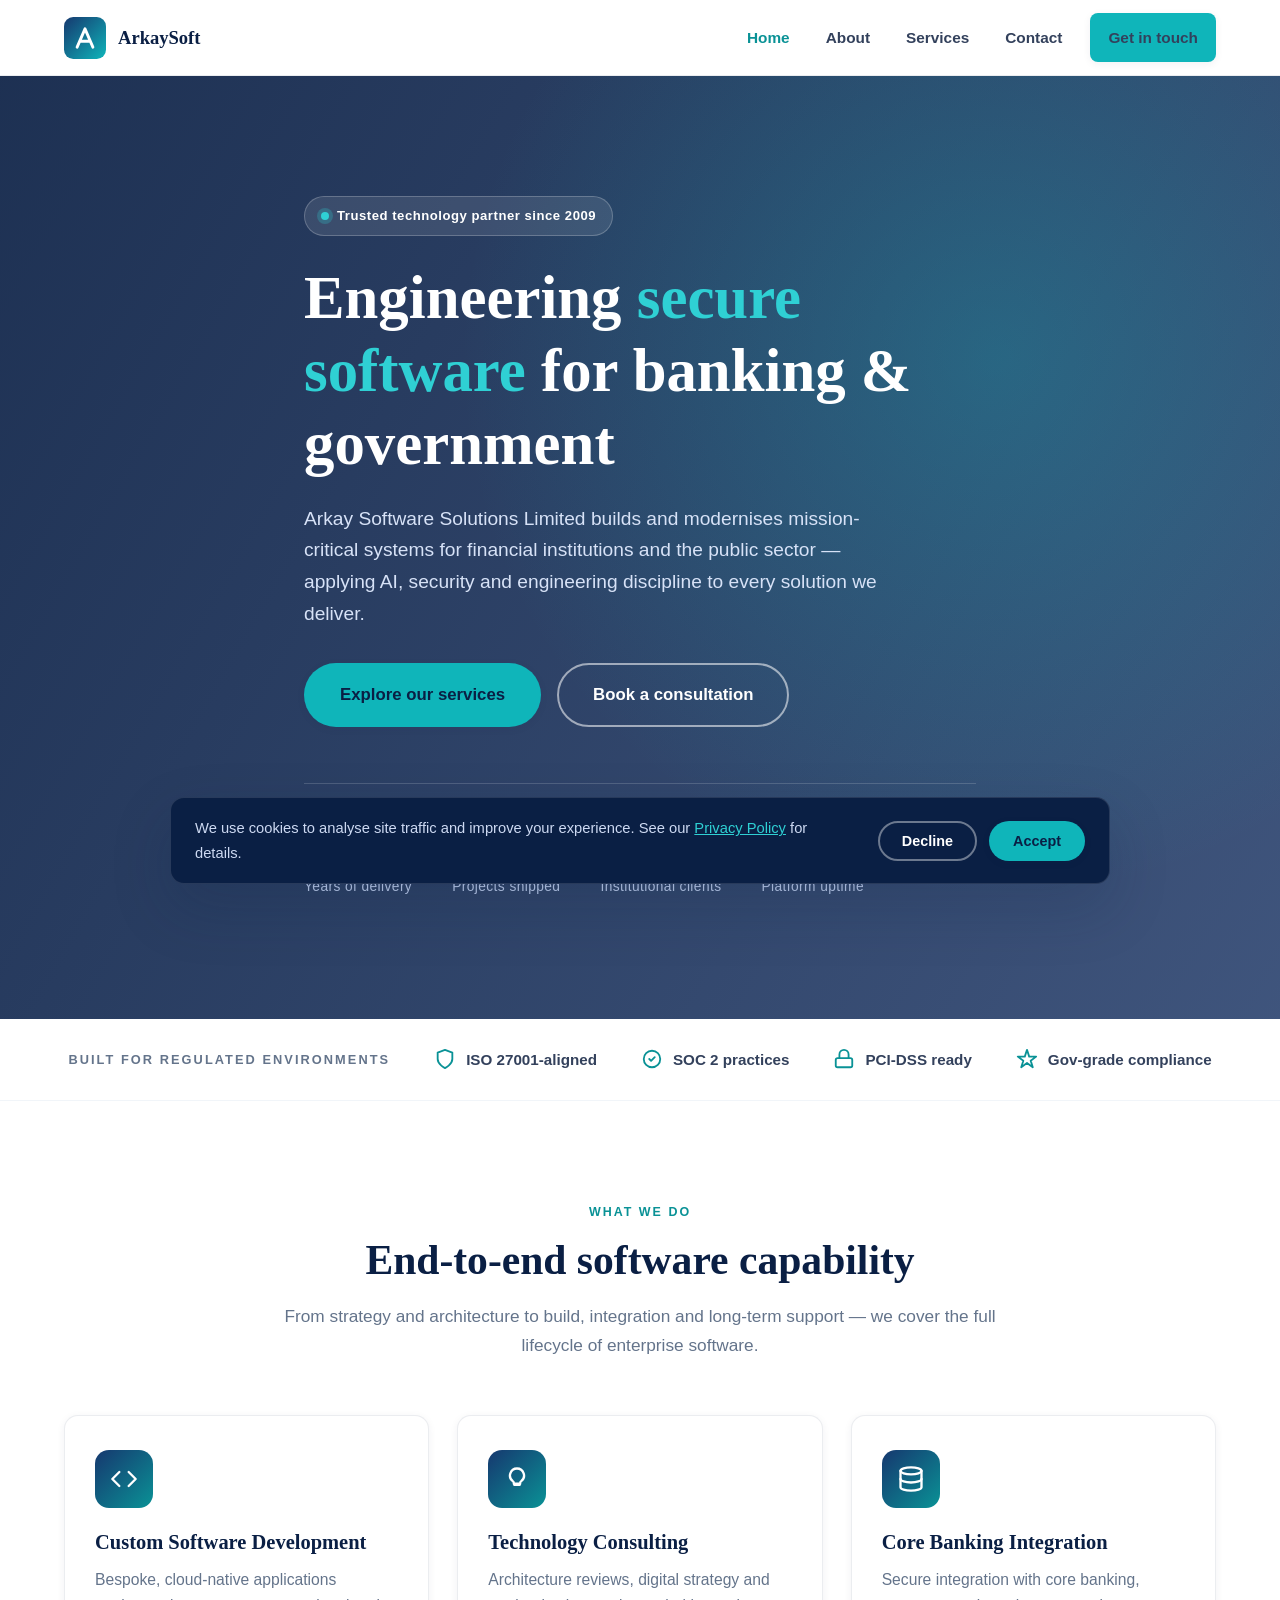
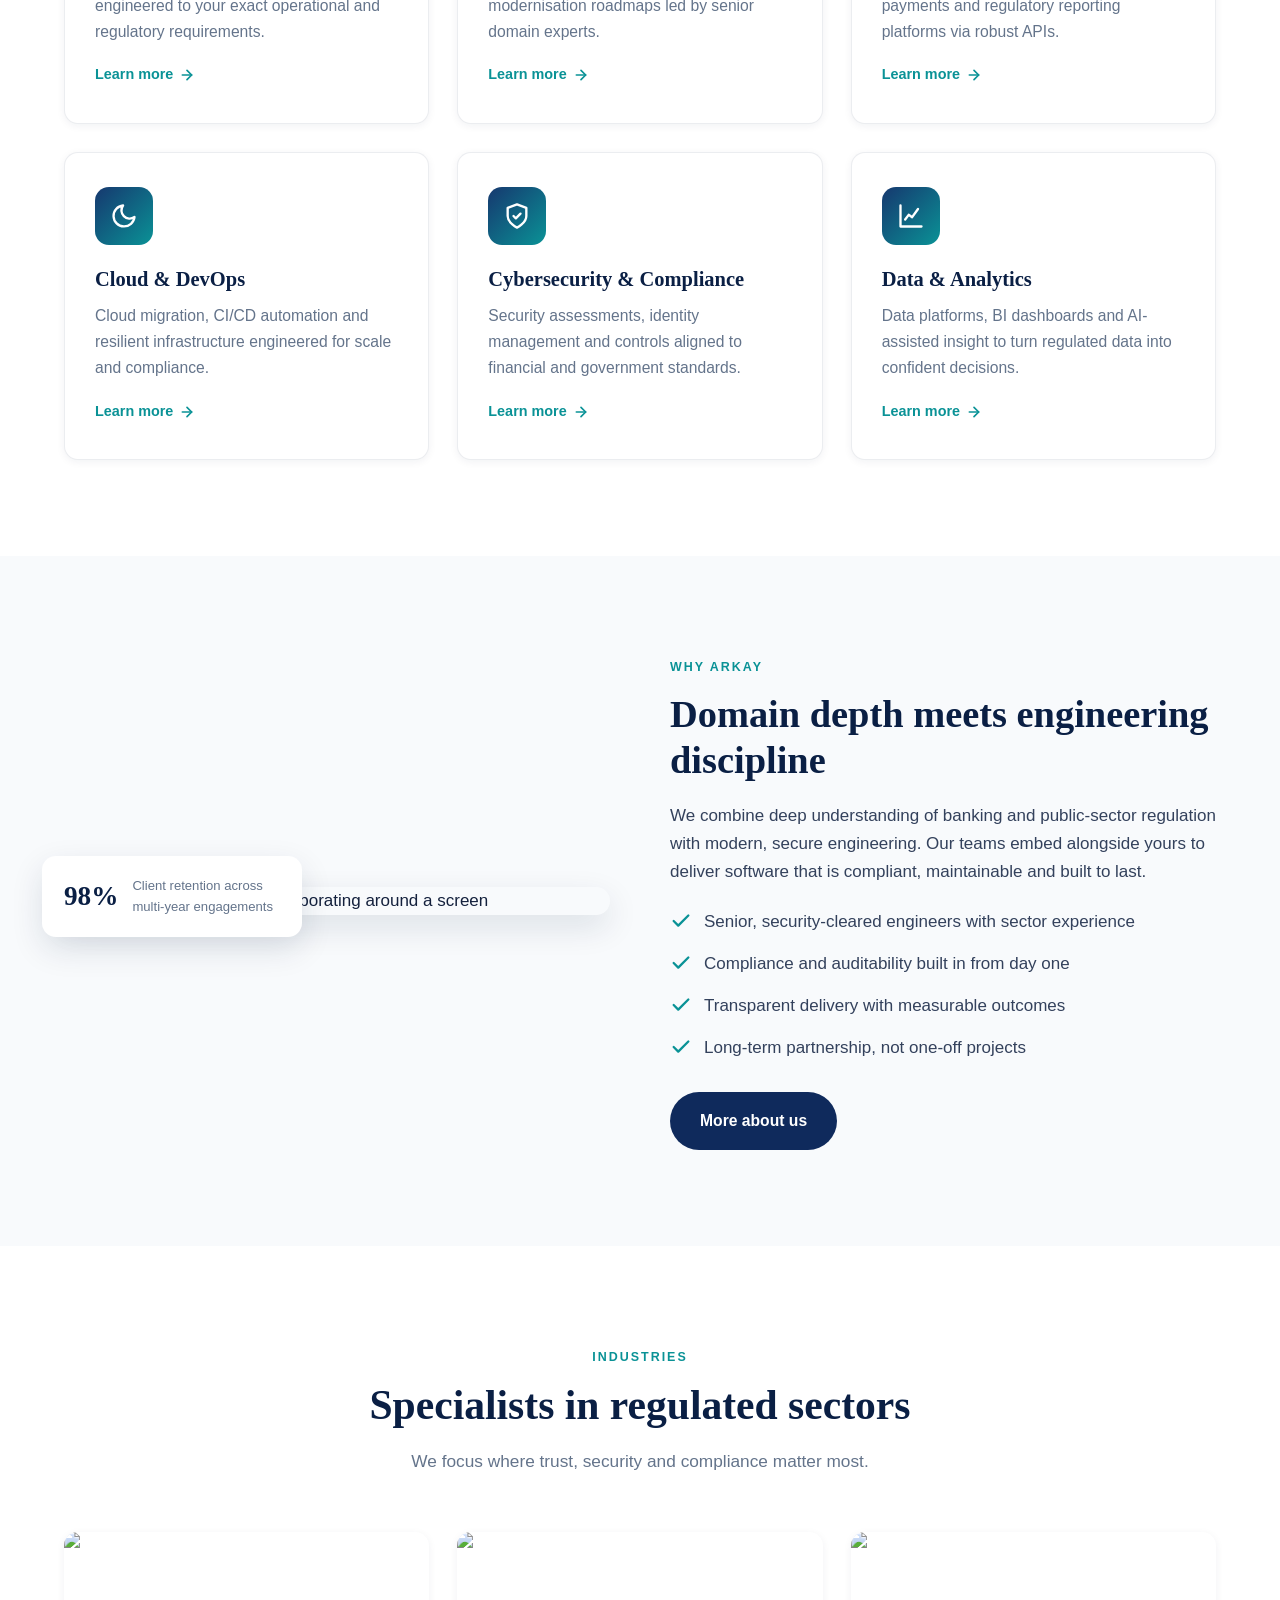
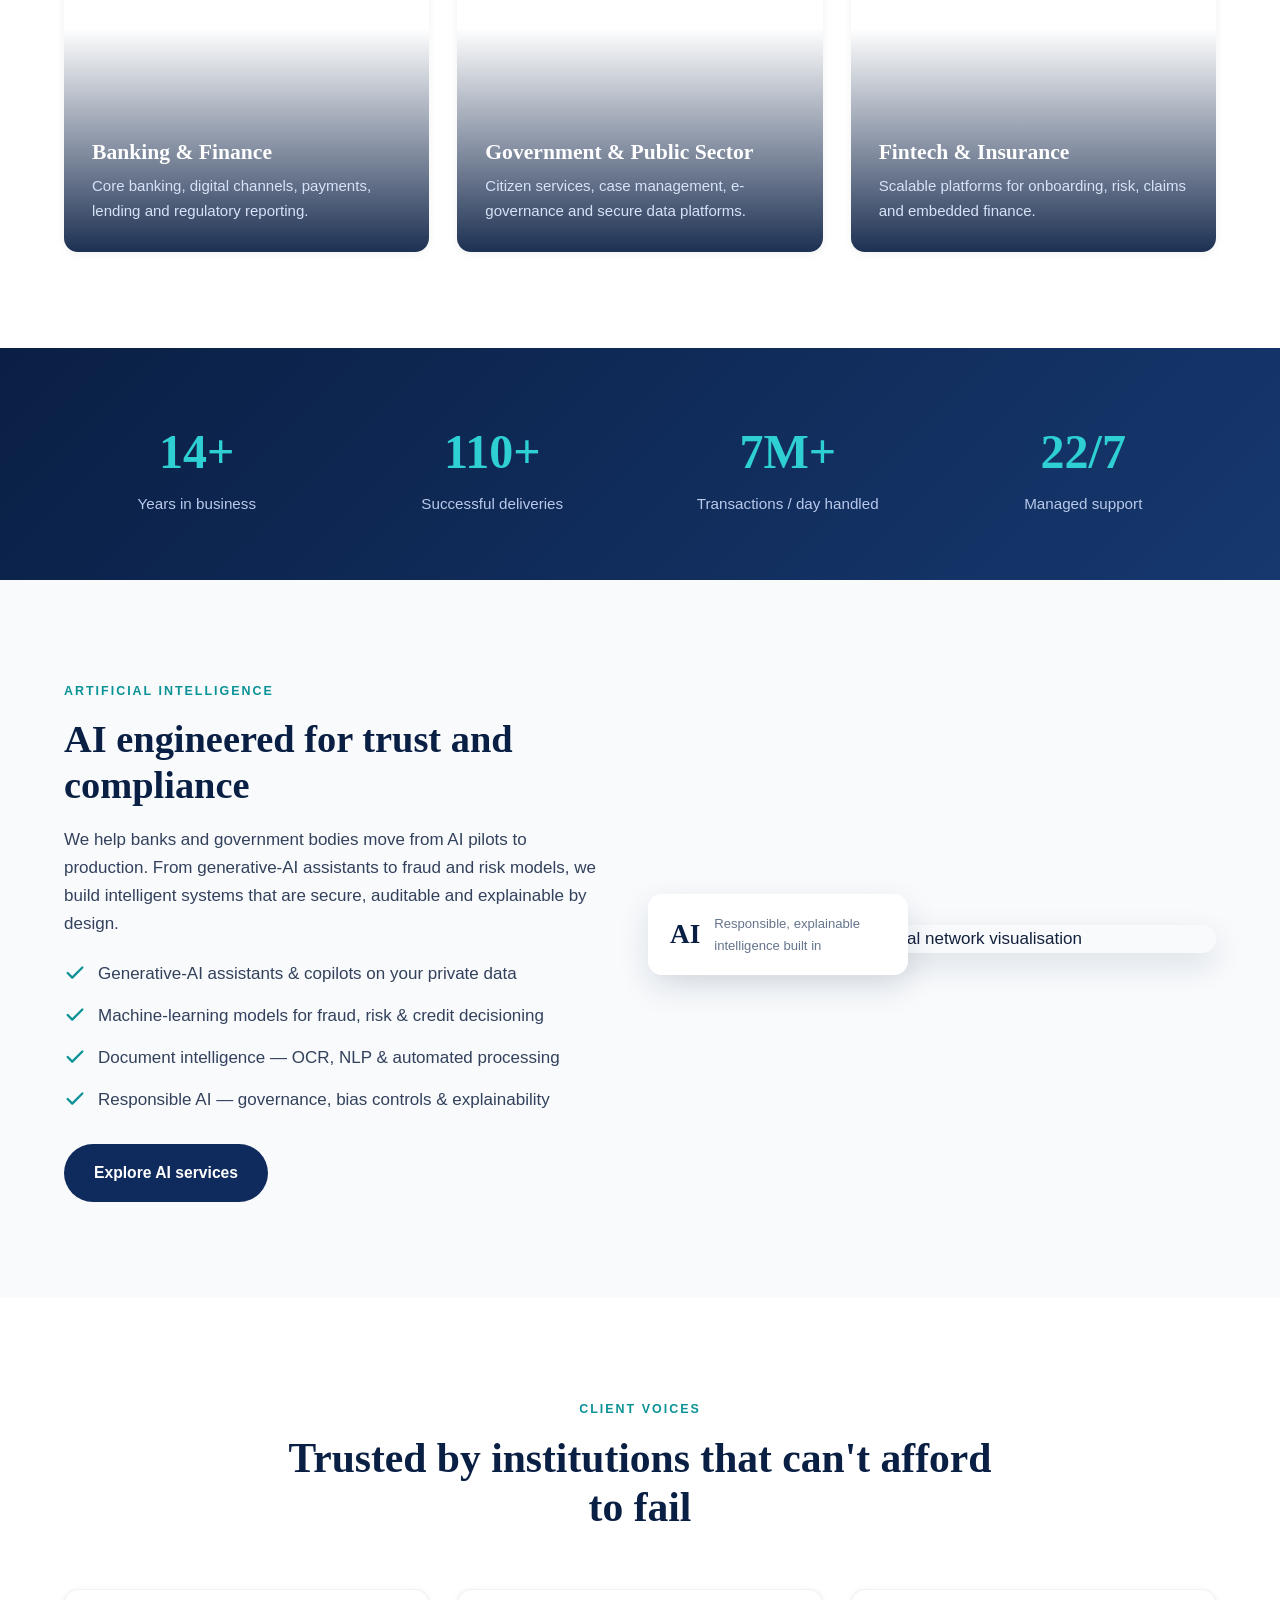
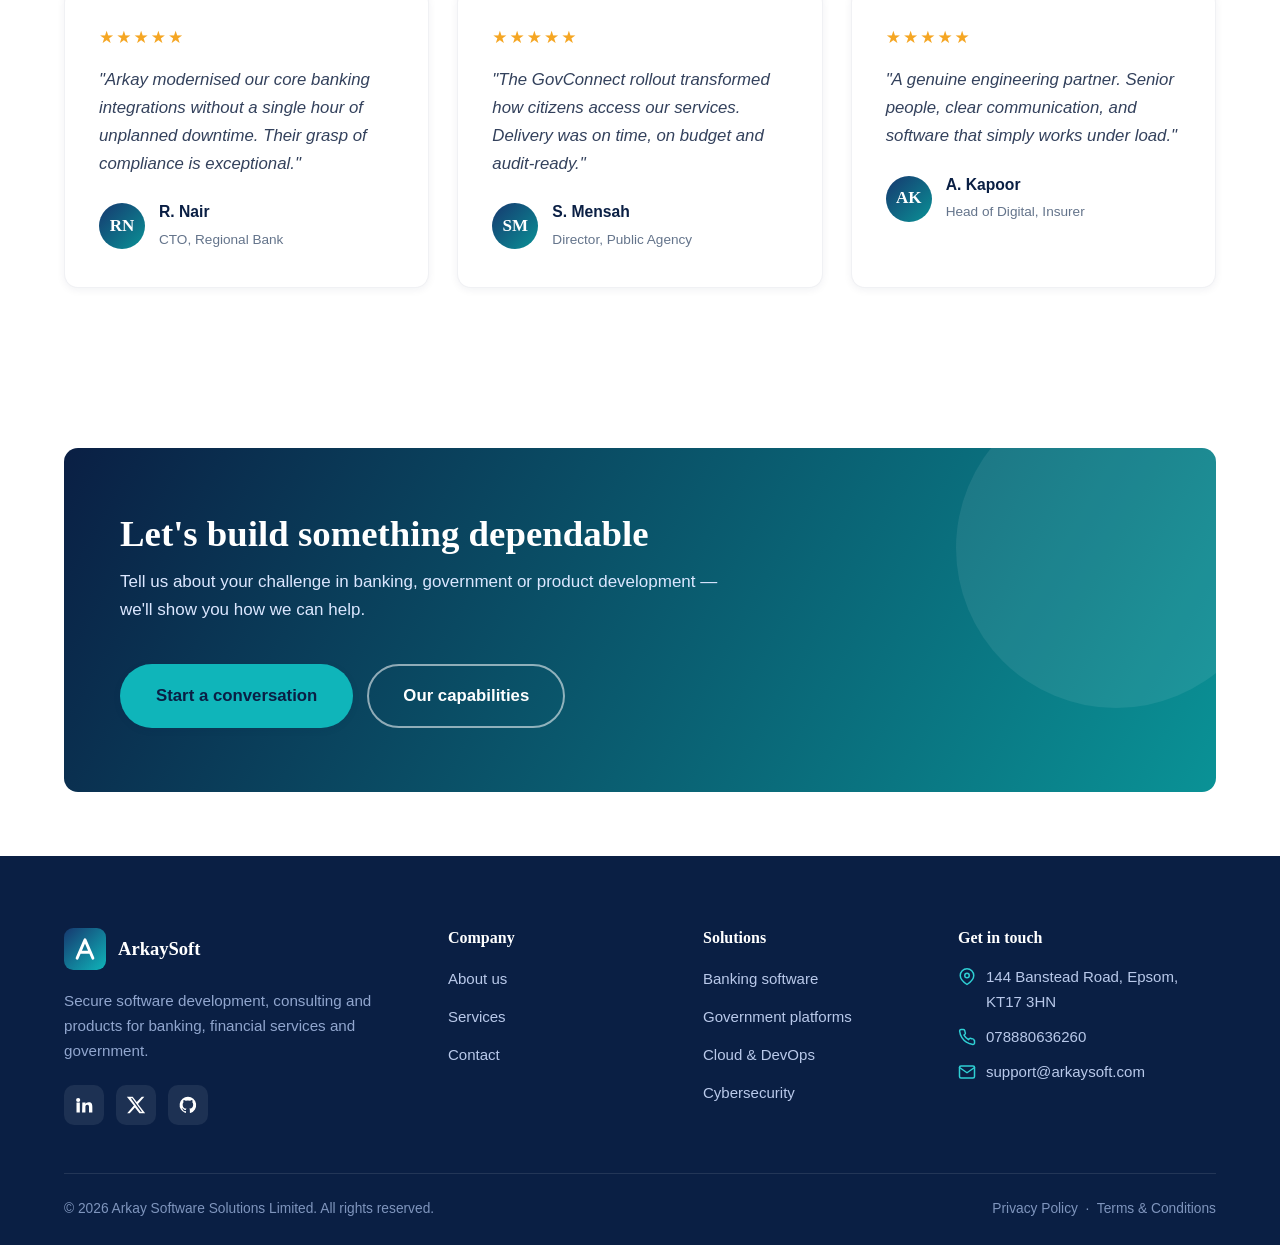
==== commit c74c47fe: "Change contact email to support@arkaysoft.com Replace hello@arkaysoft.com with support@arkaysoft.com" ====
--- a/index.html
+++ b/index.html
@@ -411,7 +411,7 @@
             </li>
             <li>
               <svg viewBox="0 0 24 24" fill="none" stroke="currentColor" stroke-width="2" stroke-linecap="round" stroke-linejoin="round"><rect x="2" y="4" width="20" height="16" rx="2"/><path d="M22 6l-10 7L2 6"/></svg>
-              hello@arkaysoft.com
+              support@arkaysoft.com
             </li>
           </ul>
         </div>
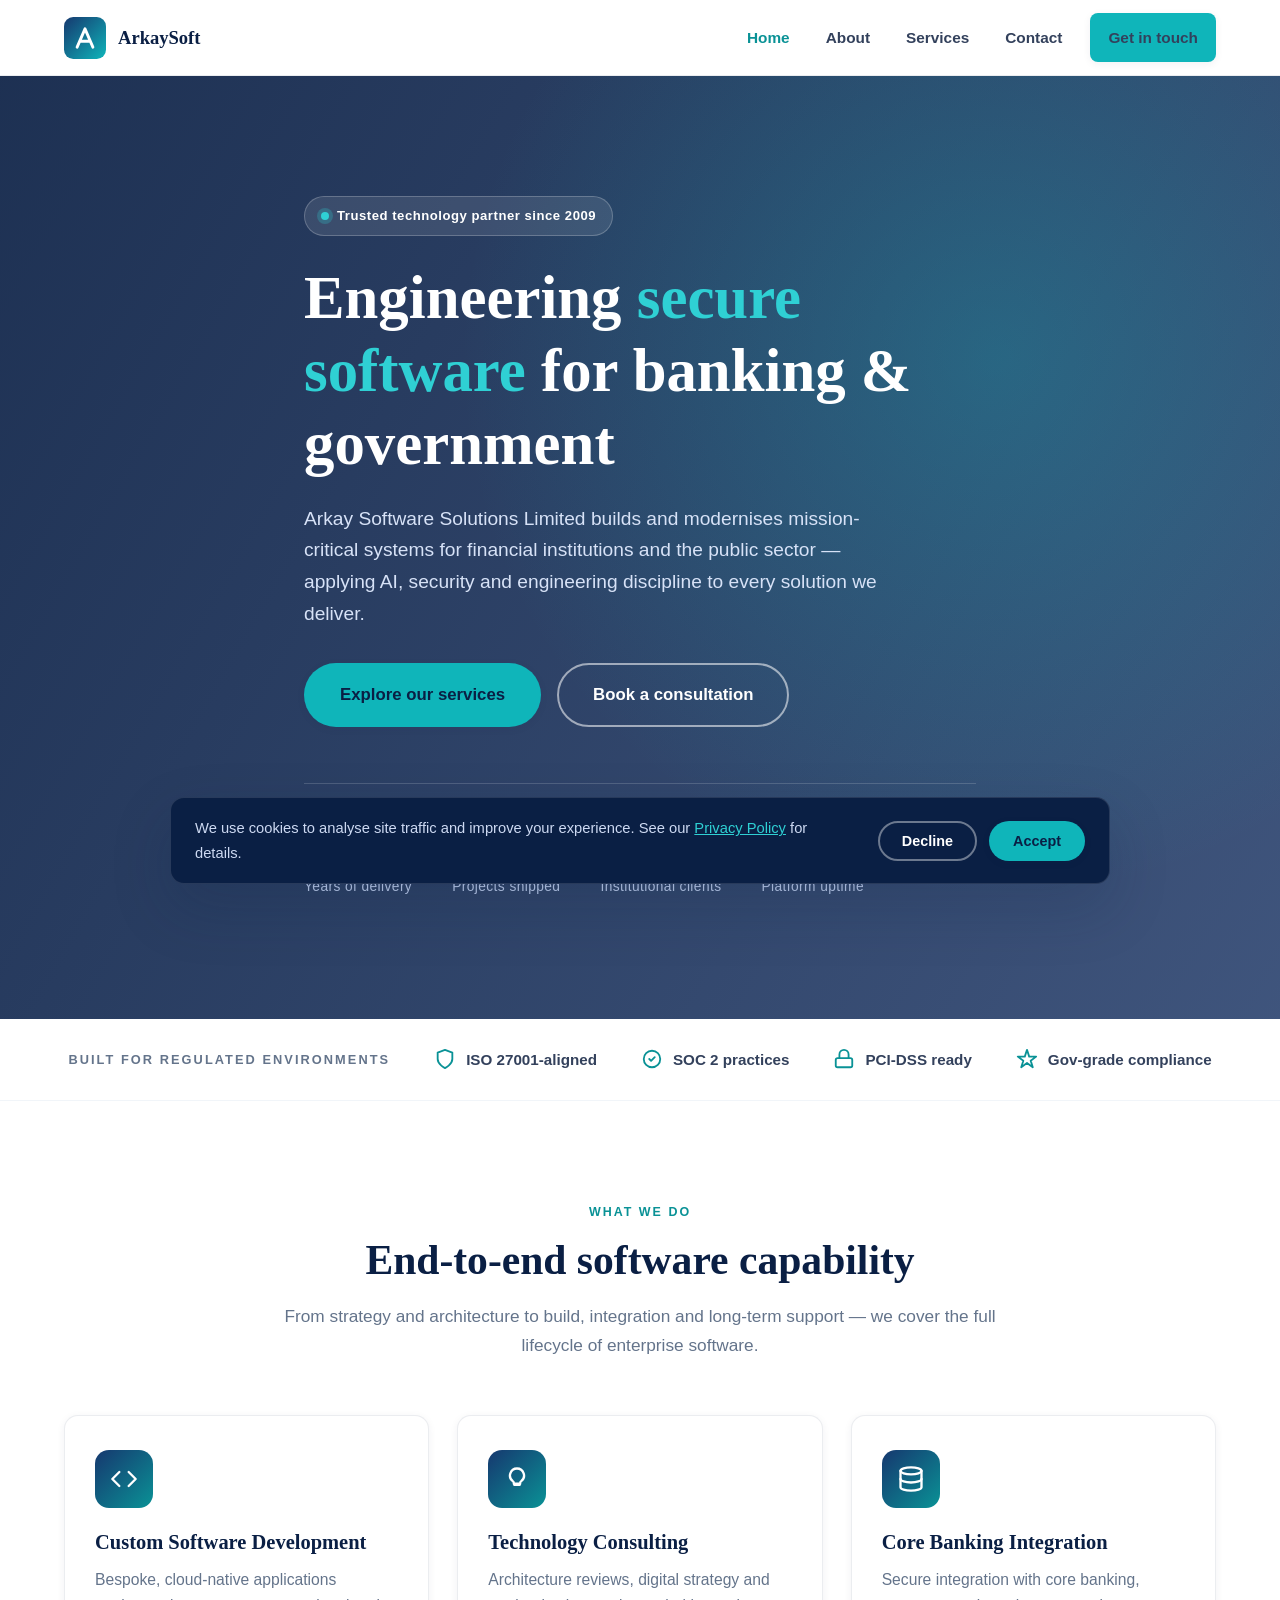
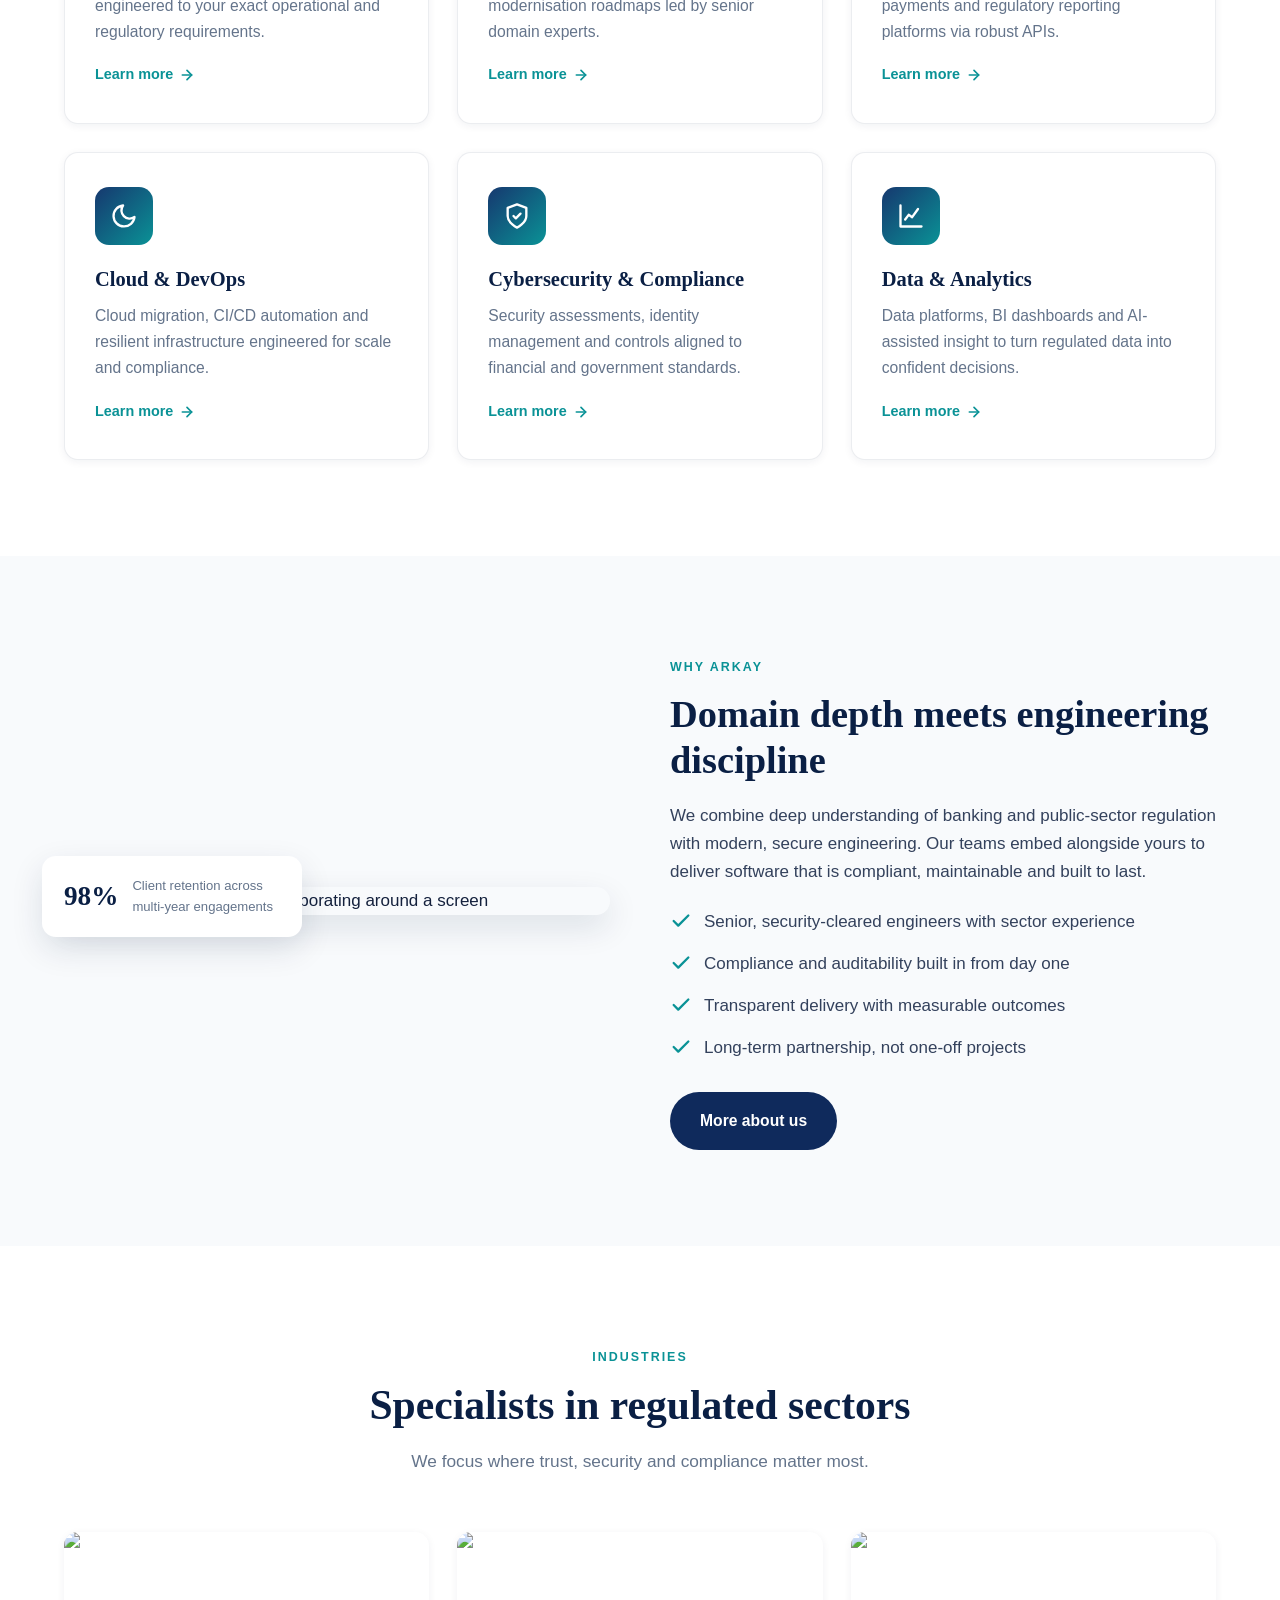
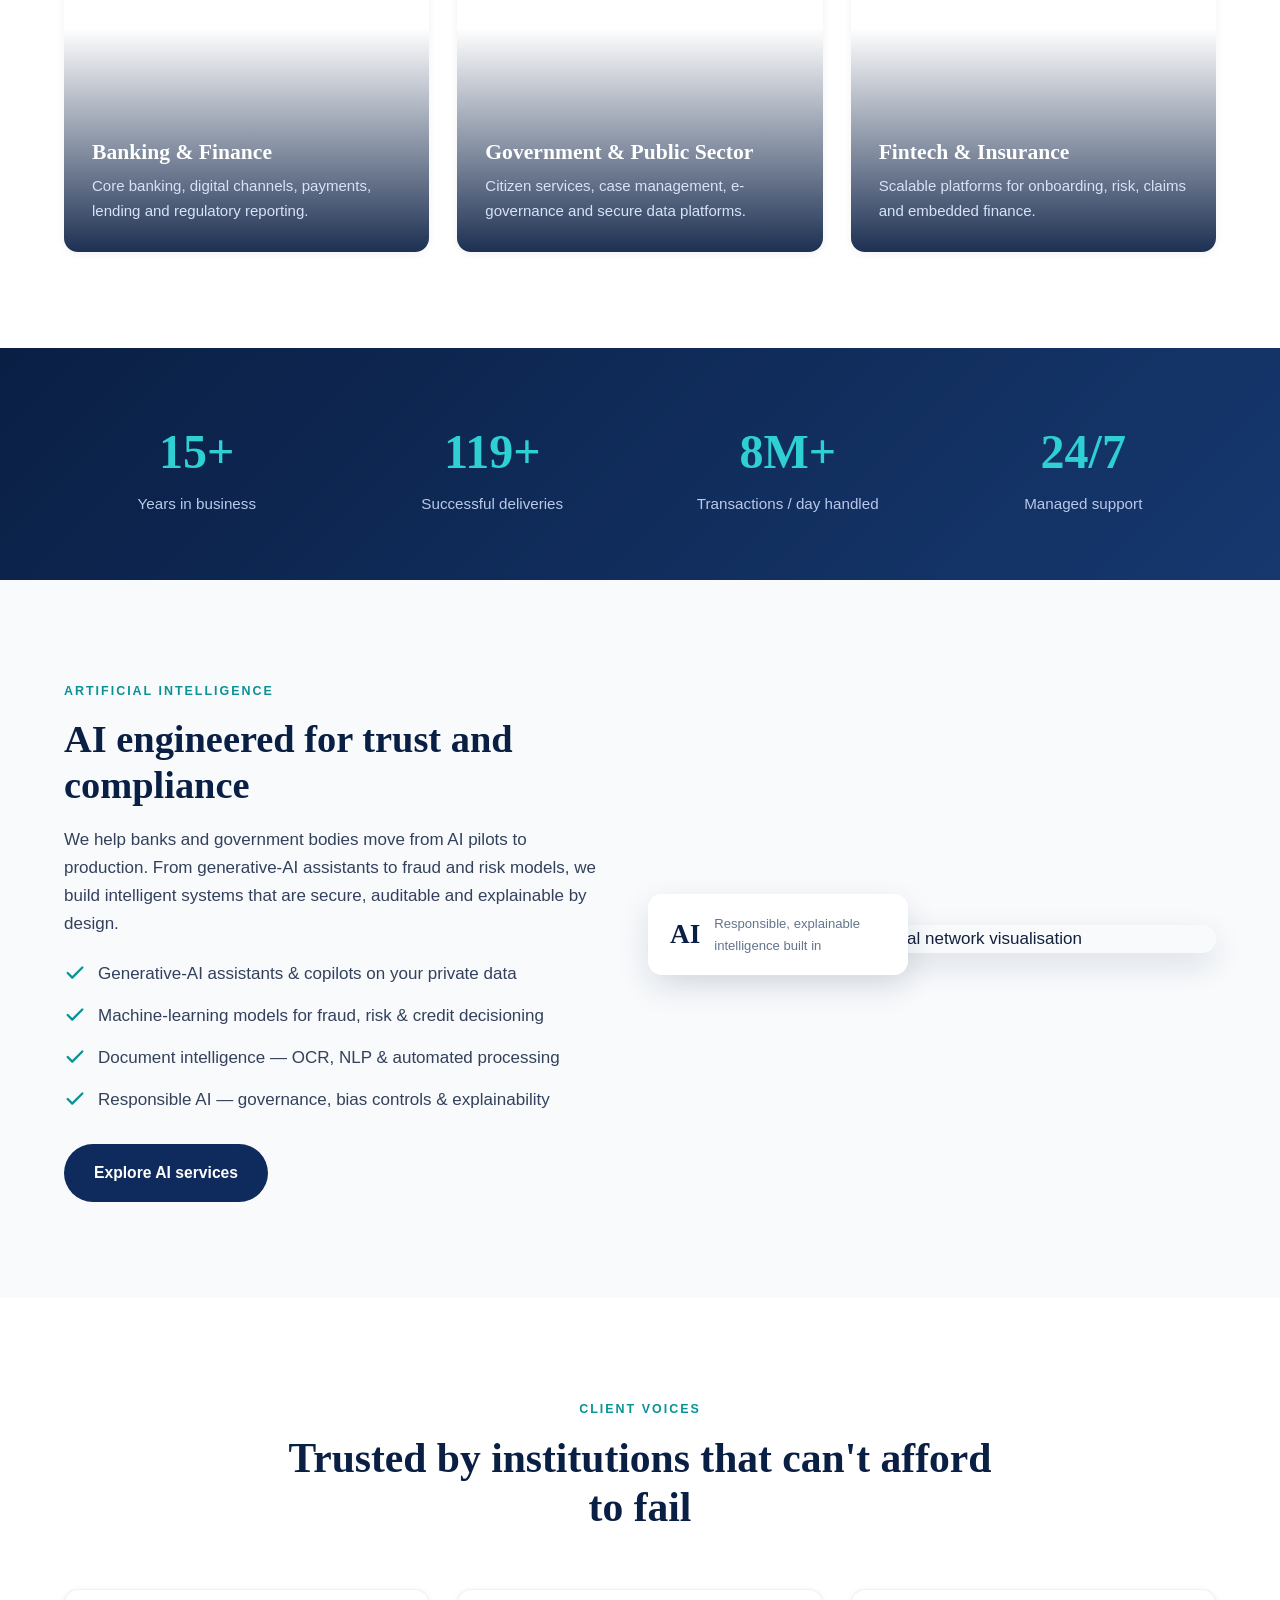
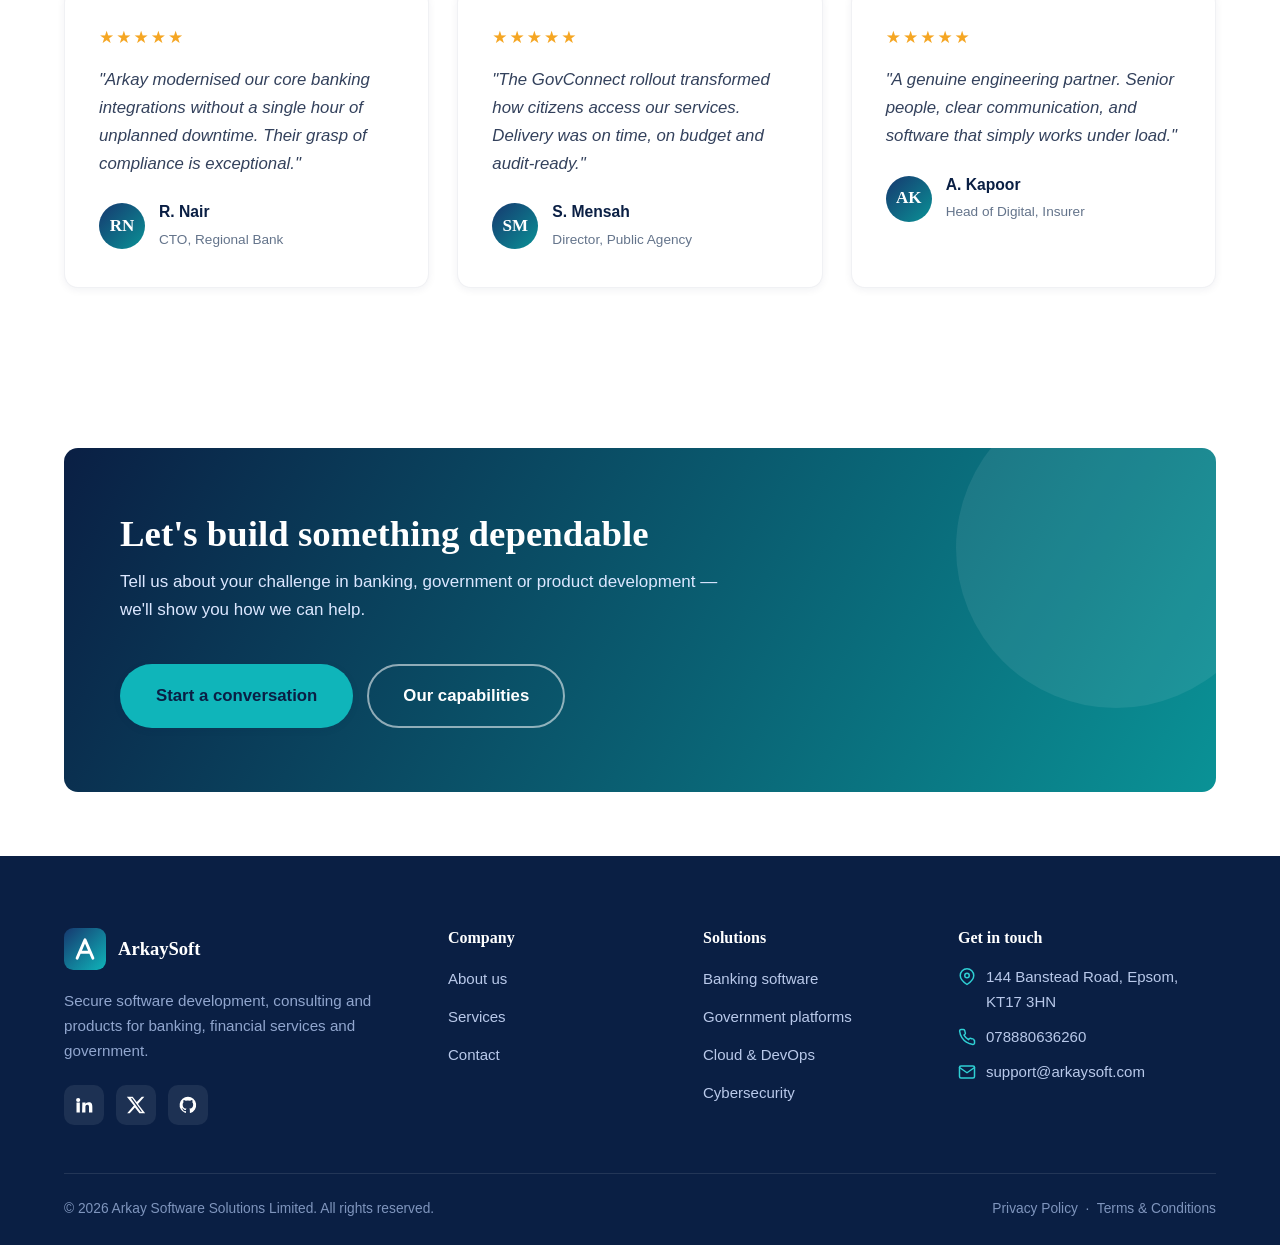
==== commit 063324c6: "Add favicon/app-icon set, social share image, and logo assets - App icons: favicon-16/32.png, apple-" ====
--- a/index.html
+++ b/index.html
@@ -5,7 +5,24 @@
   <meta name="viewport" content="width=device-width, initial-scale=1.0" />
   <title>Arkay Software Solutions Limited | Software Development & Consulting</title>
   <meta name="description" content="Arkay Software Solutions Limited delivers secure, scalable software development, AI and machine learning, and consulting for banking, financial services and government." />
+  <meta property="og:type" content="website" />
+  <meta property="og:site_name" content="Arkay Software Solutions Limited" />
+  <meta property="og:url" content="https://arkaysoft.com/" />
+  <meta property="og:title" content="Arkay Software Solutions Limited | Software Development &amp; Consulting" />
+  <meta property="og:description" content="Arkay Software Solutions Limited delivers secure, scalable software development, AI and machine learning, and consulting for banking, financial services and government." />
+  <meta property="og:image" content="https://arkaysoft.com/assets/og-image.jpg" />
+  <meta property="og:image:width" content="1200" />
+  <meta property="og:image:height" content="630" />
+  <meta name="twitter:card" content="summary_large_image" />
+  <meta name="twitter:title" content="Arkay Software Solutions Limited | Software Development &amp; Consulting" />
+  <meta name="twitter:description" content="Arkay Software Solutions Limited delivers secure, scalable software development, AI and machine learning, and consulting for banking, financial services and government." />
+  <meta name="twitter:image" content="https://arkaysoft.com/assets/og-image.jpg" />
   <link rel="icon" type="image/svg+xml" href="assets/favicon.svg" />
+  <link rel="icon" type="image/png" sizes="32x32" href="assets/favicon-32.png" />
+  <link rel="icon" type="image/png" sizes="16x16" href="assets/favicon-16.png" />
+  <link rel="apple-touch-icon" sizes="180x180" href="assets/apple-touch-icon.png" />
+  <link rel="manifest" href="site.webmanifest" />
+  <meta name="theme-color" content="#0a1f44" />
   <link rel="preconnect" href="https://images.unsplash.com" />
   <link rel="stylesheet" href="css/styles.css" />
 </head>
